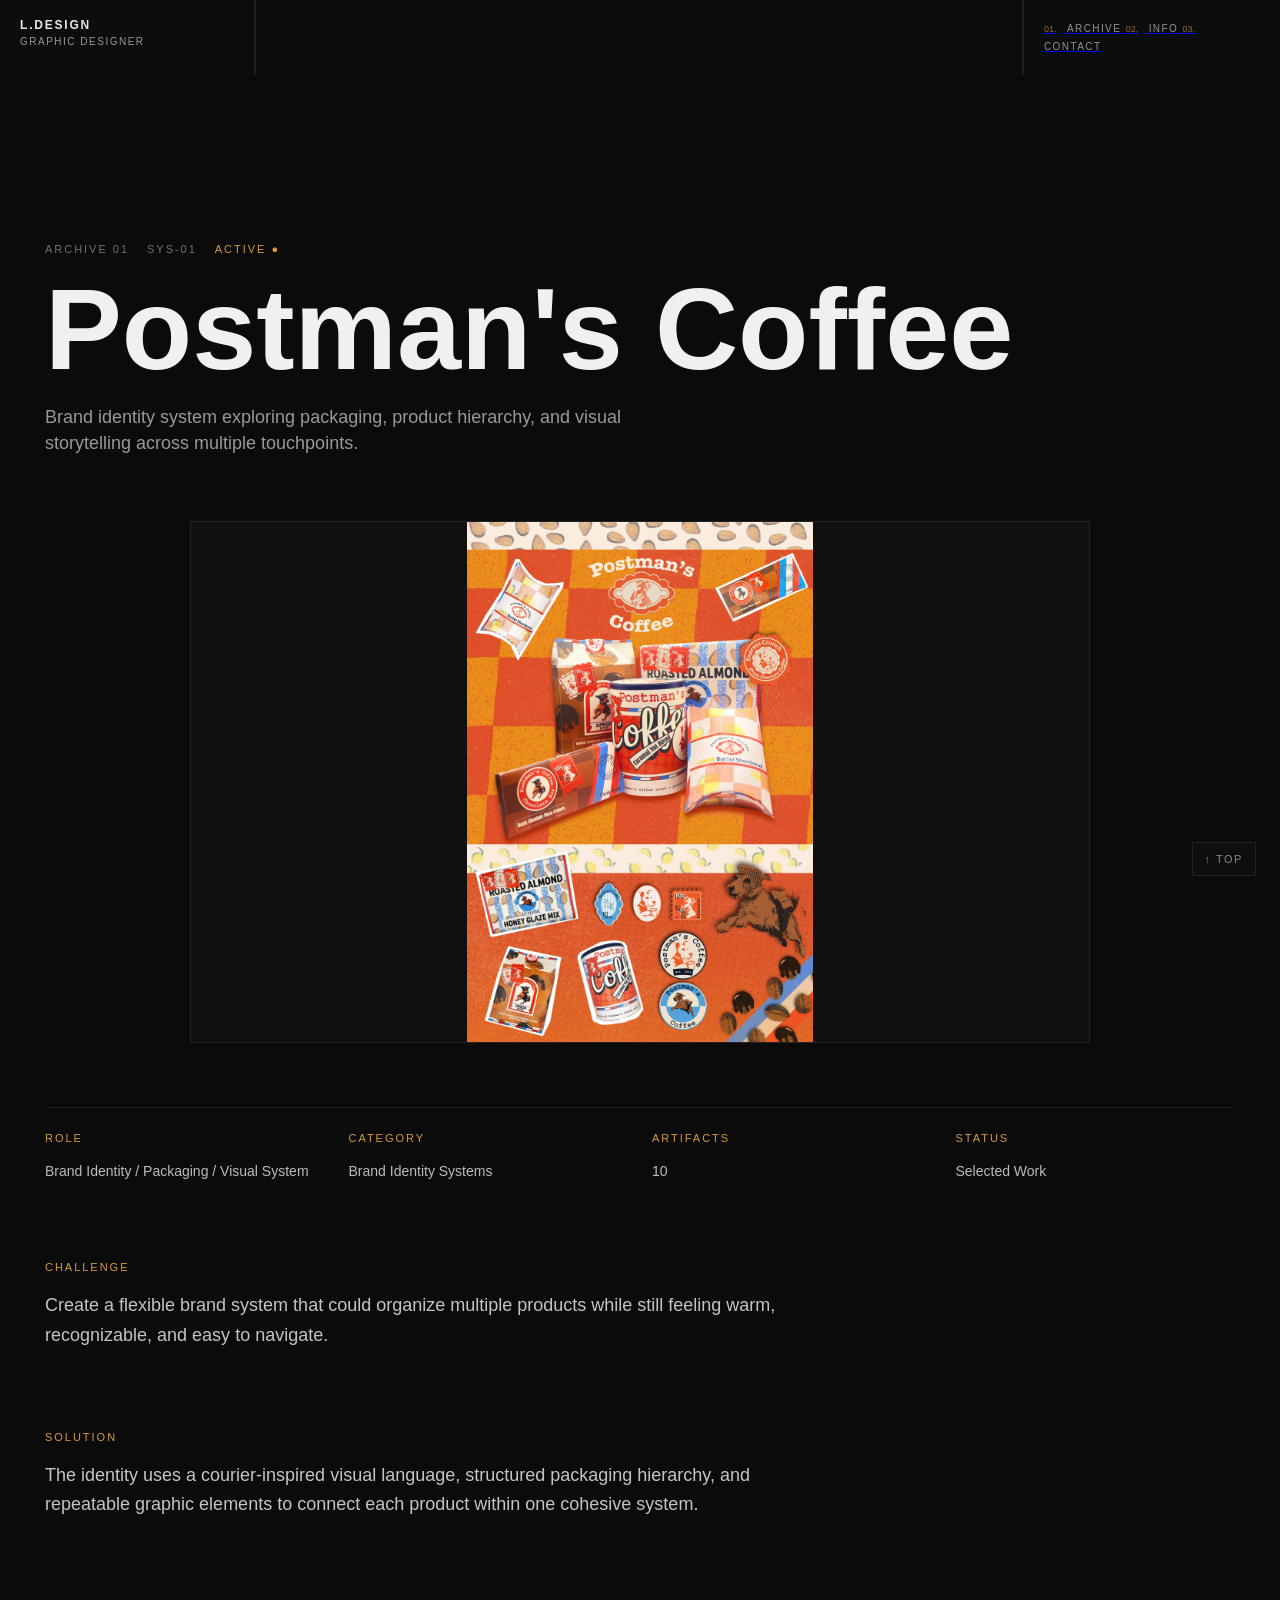
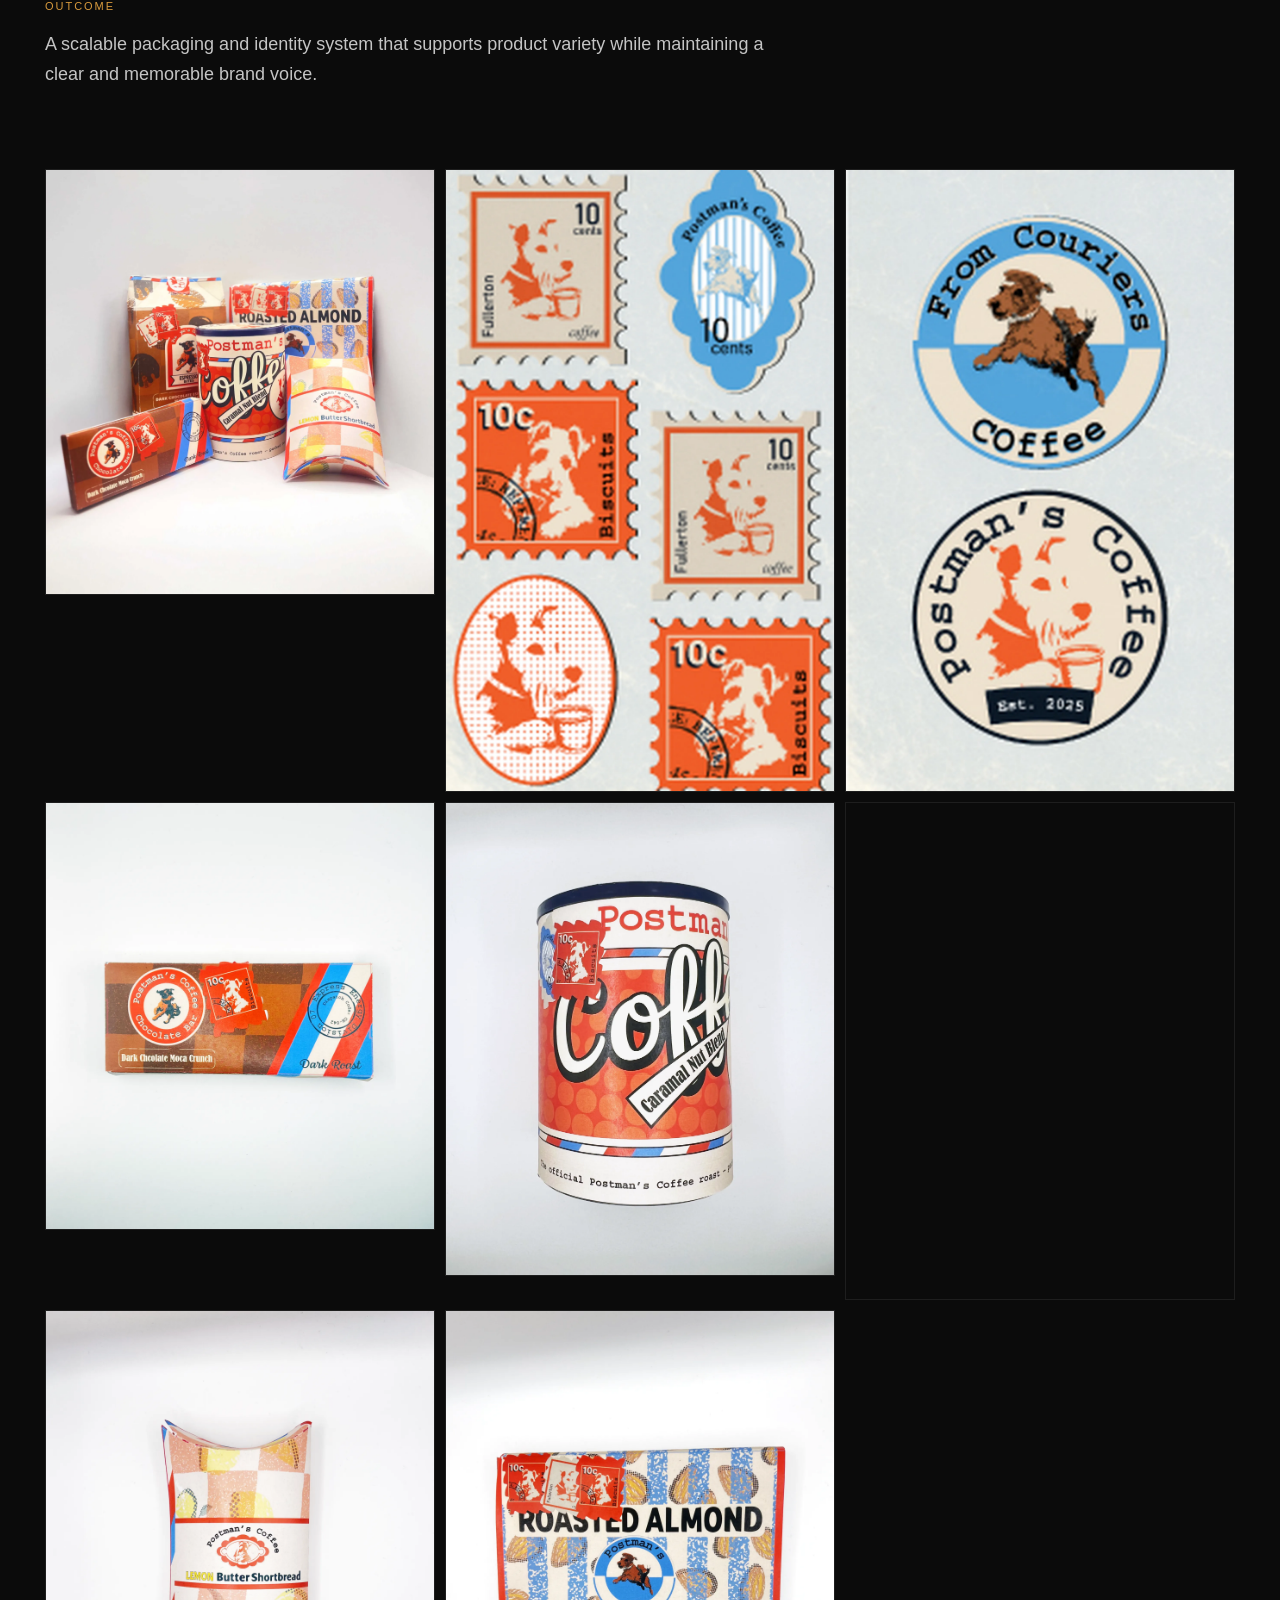
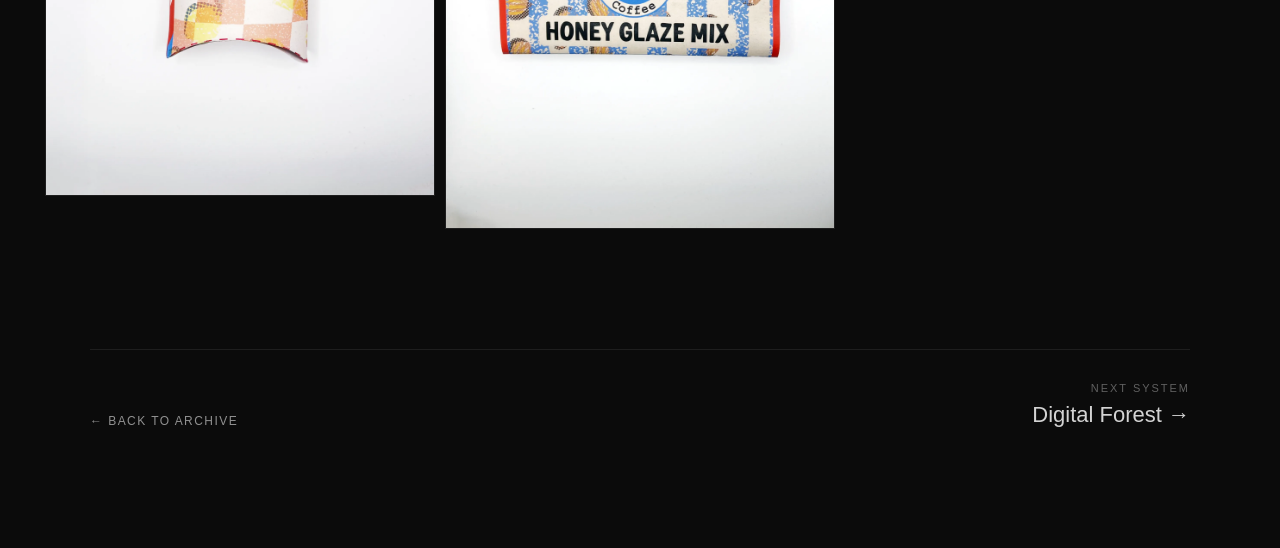
==== octa-communications.html @ 9d9275e7 "Add SYS-40 OCTA communications assets and project page Adds initial OCTA Communications project stru" ====
<!DOCTYPE html>
<html lang="en">
<head>
  <meta charset="UTF-8" />
  <meta name="viewport" content="width=device-width, initial-scale=1.0"/>
  <title>Postman's Coffee — Luis Portfolio</title>

  <link rel="stylesheet" href="style.css" />
</head>

<body>
  <div class="bg-texture">

    <nav class="nav-strip" role="navigation" aria-label="Main navigation">
      <div class="nav-zone nav-zone--left">
        <div class="nav-identity">
          <span class="nav-identity__name">L.Design</span>
          <span class="nav-identity__role">Graphic Designer</span>
        </div>
      </div>

      <div class="nav-zone nav-zone--center"></div>

      <div class="nav-zone nav-zone--right">
        <div class="nav-links">
          <a href="index.html#archive">
            <span class="nav-link__index">01.</span>
            <span class="nav-link__label">Archive</span>
          </a>
          <a href="index.html#about">
            <span class="nav-link__index">02.</span>
            <span class="nav-link__label">Info</span>
          </a>
          <a href="index.html#contact">
            <span class="nav-link__index">03.</span>
            <span class="nav-link__label">Contact</span>
          </a>
        </div>
      </div>
    </nav>

    <main class="project-page">

      <header class="project-header">

        <div class="project-kicker">
          <span>ARCHIVE 01</span>
          <span>SYS-01</span>
          <span>ACTIVE ●</span>
        </div>

        <h1>Postman's Coffee</h1>

        <p class="project-subtitle">
          Brand identity system exploring packaging, product hierarchy,
          and visual storytelling across multiple touchpoints.
        </p>

      </header>

      <section class="project-hero-image">
        <img
          src="images/ARCHIVE 01-Brand Identity Systems/SYS-01/artifact-01-flyer.webp"
          alt="Postman's Coffee brand identity preview"
        >
      </section>

      <section class="project-meta">

        <div>
          <span>Role</span>
          <p>Brand Identity / Packaging / Visual System</p>
        </div>

        <div>
          <span>Category</span>
          <p>Brand Identity Systems</p>
        </div>

        <div>
          <span>Artifacts</span>
          <p>10</p>
        </div>

        <div>
          <span>Status</span>
          <p>Selected Work</p>
        </div>

      </section>

      <section class="project-copy">
  <span class="section-label">Challenge</span>
  <p>
    Create a flexible brand system that could organize multiple products while still feeling warm, recognizable, and easy to navigate.
  </p>
</section>

<section class="project-copy">
  <span class="section-label">Solution</span>
  <p>
    The identity uses a courier-inspired visual language, structured packaging hierarchy, and repeatable graphic elements to connect each product within one cohesive system.
  </p>
</section>

<section class="project-copy">
  <span class="section-label">Outcome</span>
  <p>
    A scalable packaging and identity system that supports product variety while maintaining a clear and memorable brand voice.
  </p>
</section>

      <section class="artifact-grid">
        <img src="images/ARCHIVE 01-Brand Identity Systems/SYS-01/artifact-02-physical-mockups.webp" alt="Postman's Coffee artifact 02"
        loading="lazy"
        decoding="async">
        <img src="images/ARCHIVE 01-Brand Identity Systems/SYS-01/artifact-03-postage-stamps.webp" alt="Postman's Coffee artifact 03"
        loading="lazy"
        decoding="async">
        <img src="images/ARCHIVE 01-Brand Identity Systems/SYS-01/artifact-04-patches-stickers.webp" alt="Postman's Coffee artifact 04"
        loading="lazy"
        decoding="async">
        <img src="images/ARCHIVE 01-Brand Identity Systems/SYS-01/artifact-06-chocolate-bar.webp" alt="Postman's Coffee artifact 06"
        loading="lazy"
        decoding="async">
        <img src="images/ARCHIVE 01-Brand Identity Systems/SYS-01/artifact-07-coffee-tin.webp" alt="Postman's Coffee artifact 07"
        loading="lazy"
        decoding="async">
        <img src="images/ARCHIVE 01-Brand Identity Systems/SYS-01/artifact-08-espresso-bites.webp" alt="Postman's Coffee artifact 08"
        loading="lazy"
        decoding="async">
        <img src="images/ARCHIVE 01-Brand Identity Systems/SYS-01/artifact-09-Lemon-Cookies.webp" alt="Postman's Coffee artifact 09"
        loading="lazy"
        decoding="async">
        <img src="images/ARCHIVE 01-Brand Identity Systems/SYS-01/artifact-10-Mixed-Nuts.webp" alt="Postman's Coffee artifact 10"
        loading="lazy"
        decoding="async">
      </section>

      <section class="project-next">
  <a href="index.html#archive" class="project-back">
    ← Back to Archive
  </a>

  <a href="digital-forest.html" class="project-next-link">
    <span>Next System</span>
    <strong>Digital Forest →</strong>
  </a>
</section>

    </main>

  </div>

  <a href="#" class="return-top">↑ Top</a>
</body>
</html>
</html>
---- style.css ----
@import url('https://fonts.cdnfonts.com/css/neue-montreal');

:root {
  --nav-height: 75px;
  --nav-bg: rgba(26, 26, 26, 0.215);
  --divider: rgba(255,255,255,.08);
  --text-main: rgba(255,255,255,.9);
  --text-sub: rgba(255, 255, 255, 0.574);
}

:root {
  --bg-base:       oklch(14.958% 0.00002 271.152);
 
}
body,
.bg-texture {
  
  background-color: var(--bg-base);
 
}

/* ─── Layer 1: Film Grain ─── */
body::before,
.bg-texture::before {
  inset: -20%;
  width: 140%;
  z-index: 1;
  pointer-events: none;
  background-image: url("data:image/svg+xml,%3Csvg xmlns='http://www.w3.org/2000/svg' width='300' height='auto'%3E%3Cfilter id='grain'%3E%3CfeTurbulence type='fractalNoise' baseFrequency='0.72' numOctaves='4' stitchTiles='stitch'/%3E%3CfeColorMatrix type='saturate' values='0'/%3E%3C/filter%3E%3Crect width='300' height='300' filter='url(%23grain)' opacity='1'/%3E%3C/svg%3E");
  opacity: var(--grain-opacity);
  mix-blend-mode: multiply;
}

* {
  box-sizing: border-box;
}

body {
  font-family: "Neue Montreal", "Helvetica Neue", Helvetica, Arial, sans-serif;
}

h1,
h2,
h3,
h4,
p,
a,
button,
span {
  font-family: inherit;
}

/* FULL NAV STRIP */
.nav-strip {
  position: fixed;
  top: 0;
  left: 0;
  width: 100%;
  height: var(--nav-height);
  display: grid;
  grid-template-columns: 1fr 3fr 1fr;
  background: var(--nav-bg);
  z-index: 9999;
}

/* ALL ZONES */
.nav-zone {
  position: relative;
  padding: 18px 20px;
}

/* vertical dividers */
.nav-zone:not(:last-child) {
  border-right: 2px solid var(--divider);
}

/* LEFT */
.nav-zone--left {
  display: flex;
  align-items: flex-start;
  justify-content: flex-start;
}

.nav-identity {
  display: flex;
  flex-direction: column;
  gap: 4px;
}

.nav-identity__name {
  font-family: "Neue Montreal", sans-serif;
  font-size: 12px;
  font-weight: 600;
  letter-spacing: .15em;
  text-transform: uppercase;
  color: var(--text-main);
}

.nav-identity__role {
  font-family: "Neue Montreal", sans-serif;
  font-size: 10px;
  font-weight: 400;
  letter-spacing: .15em;
  text-transform: uppercase;
  color: var(--text-sub);
}

/* CENTER EMPTY */
.nav-zone--center {
  min-width: 4px;
  display: flex;
  align-items: flex-start;
  justify-content: center;
  gap: 22px;
}

.nav-link,
.nav-tag {
  text-decoration: none;
  color: rgba(255,255,255,.55);
  font-size: 10px;
  letter-spacing: .14em;
  text-transform: uppercase;
  transition: color .2s ease;
}

.nav-link:hover,
.nav-tag:hover {
  color: #D89A3D;
}

.nav-link.is-active {
  color: rgba(255,255,255,.9);
}

.nav-link__index {
  font-size: 9px;
  color: rgba(216,154,61,.65);
  margin-right: 6px;
}

.nav-link__label {
  font-size: 10px;
  text-transform: uppercase;
  letter-spacing: .14em;
  color: rgba(255,255,255,.55);
}

.nav-links a:hover .nav-link__label {
  color: rgba(255,255,255,.95);
}

/* page offset */
body {
  margin: 0;
  padding-top: var(--nav-height);
}

/* Hero Section Begin */
.hero-section {
  min-height: calc(100vh - 96px);

  display: grid;
  grid-template-columns: 40% 60%;

  align-items: center;

  padding: 0 45px;

  position: relative;
  z-index: 2;
}

/* Left text */
.hero-copy {
  position: relative;
  z-index: 10;
  max-width: 560px;
}

.hero-label {
  font-family: "Neue Montreal", sans-serif;
  display: block;
  margin-bottom: 16px;
  font-size: 12px;
  letter-spacing: .12em;
  text-transform: uppercase;
  color: rgba(255,255,255,.4);
}

/* H1 Luis */
.hero-copy h1 {
  font-family: "Neue Montreal", sans-serif;
  font-size: clamp(82px, 11vw, 148px);
  line-height: .9;
  letter-spacing: -10px;
  color: white;
  margin-bottom: 16px;
}

/* color and size */
.hero-copy p {
  font-family: "Neue Montreal", sans-serif;
  font-weight: lighter;
  max-width: 500px;
  font-size: 14px;
  line-height: 1.5;
  color: rgb(158, 158, 158);
}

/* Right visual stack */
.hero-visual::after {
  content: "";
  position: absolute;

  right: 4%;
  bottom: 7%;

  width: 400px;
  height: 250px;

  border-radius: 50%;

  background:
    radial-gradient(
      circle,
      rgba(216,154,61,.16) 0%,
      rgba(216,154,61,.5) 25%,
      rgba(216,154,61,.06) 100%,
      transparent 45%
    );

  filter: blur(75px);

  pointer-events: none;
  z-index: 0;
}

/* Temporary while cards are blank */
.hero-card {
  text-decoration: none;
  color: inherit;
  cursor: pointer;
  position: absolute;

  width: 320px;
  height: 420px;

  border-radius: 6px;

  background:
    linear-gradient(
      135deg,
      rgba(255,255,255,.08),
      rgba(255,255,255,.02)
    );

  border: 1px solid rgba(216,154,61,.08);

  transition:
    opacity .25s ease,
    border-color .25s ease,
    box-shadow .25s ease;

  box-shadow:
    0 24px 80px rgba(0,0,0,.35);
}

.hero-card::before {
  content: "";

  position: absolute;

  top: -12px;
  left: -12px;

  width: 16px;
  height: 1px;

  background: rgba(255,255,255,.25);

  opacity: 0;

  transition: opacity .25s ease;
}

.card-secondary {
  width: 240px;
  height: 320px;

  opacity: 0.72;

  filter: brightness(.9);
}

/* Left top card Digital forest */
.card-1 {
  top: 14%;
  left: 41%;
  filter: brightness(.92);
  z-index: 4;
  transform: rotate(-7deg);
}

/* Center card snack line */
.card-2 {
  top: 10%;
  left: 57%;
  filter: brightness(1);
  z-index: 5;
  transform: rotate(-1deg);
}

/* Right top card Logos */
.card-3 {
  top: 11%;
  left: 77%;
  filter: brightness(.96);
  z-index: 3;
  transform: rotate(10deg);
}

/* top right smaller card */
.card-4 {
  top: 25%;
  left: 28%;
  opacity: .5;
  z-index: 1;
  transform: rotate(-8deg);
}

/* left support card */
.card-5 {
  bottom: 5%;
  left: 32%;
  opacity: .5;
  z-index: 2;
  transform: rotate(-10deg);
}

.card-image {
  width: 100%;
  height: 100%;
  object-fit: cover;
  display: block;
  border-radius: 6px;
}

/* ==========================
   Technical Annotation
========================== */
.annotation {
  pointer-events: none;
  position: absolute;

  top: 105%;
  left: 25%;

  display: flex;
  align-items: flex-start;
  gap: 14px;

  z-index: 20;

  opacity: 0;

  transition:
    opacity .25s ease,
    transform .25s ease;
}

.annotation-line {
  width: 1px;
  height: 38px;
  background: rgba(255,255,255,.18);
}

.annotation-content {
  display: flex;
  flex-direction: column;
}

.annotation-id {
  font-family: "Neue Montreal", sans-serif;
  font-size: 10px;
  font-weight: 500;
  letter-spacing: .22em;
  text-transform: uppercase;
  color: rgba(255,255,255,.38);
  margin-bottom: 18px;
}

.annotation-title {
  margin: 0 0 4px 0;
  font-family: "Neue Montreal", sans-serif;
  font-size: 18px;
  font-weight: 450;
  letter-spacing: .02em;
  line-height: 1.1;
  text-transform: uppercase;
  color: rgba(255,255,255,.92);
}

.annotation-type {
  margin: 0;
  font-family: "Neue Montreal", sans-serif;
  font-size: 12px;
  font-weight: 400;
  line-height: 1.4;
  color: rgba(255,255,255,.55);
}

.annotation-status {
  margin-top: 12px;
  font-family: "Neue Montreal", sans-serif;
  font-size: 10px;
  font-weight: 500;
  letter-spacing: .18em;
  text-transform: uppercase;
  color: rgba(216,154,61,.85);
}

.hero-card:hover .annotation {
  transform: translateY(-3px);
}

.card-float {
  width: 100%;
  height: 100%;
}

@keyframes driftA {
  0%   { transform: translate(0px, 0px); }
  50%  { transform: translate(-8px, -18px); }
  100% { transform: translate(0px, 0px); }
}

@keyframes driftB {
  0%   { transform: translate(0px, 0px); }
  50%  { transform: translate(10px, 14px); }
  100% { transform: translate(0px, 0px); }
}

.card-1 .card-float { animation: driftA 15s ease-in-out infinite; }
.card-2 .card-float { animation: driftB 14s ease-in-out infinite; }
.card-3 .card-float { animation: driftA 16s ease-in-out infinite; }
.card-4 .card-float { animation: driftB 18s ease-in-out infinite; }
.card-5 .card-float { animation: driftA 18s ease-in-out infinite; }

.hero-visual:hover .hero-card {
  opacity: .35;
  transition: opacity .25s ease;
}

.hero-card:hover {
  border-color: rgba(255,255,255,.20);
  transform: translateY(-4px) scale(1.01);
  opacity: 1 !important;
}

.hero-card:hover .annotation-status {
  text-shadow: 0 0 8px rgba(237, 173, 78, 0.35);
}

/* When hovering hero area, hide all annotations */
.hero-visual:hover .annotation {
  opacity: 0;
}

/* Then show only hovered card annotation */
.hero-card:hover .annotation {
  opacity: 1;
}

/* ==========================
   Archive Index Section
========================== */

.archive-section {
  position: relative;
  z-index: 5;

  min-height: auto;
  padding: 96px 45px 72px;

  color: rgba(255,255,255,.9);
}

.archive-container {
  display: grid;
  grid-template-columns: 30% 70%;
  gap: 48px;

  border-top: 1px solid rgba(255,255,255,.1);
  padding-top: 32px;
}

.archive-list {
  border-right: 1px solid rgba(255,255,255,.08);
  padding-right: 32px;
}

.archive-heading {
  margin-bottom: 48px;

  font-size: 28px;
  line-height: 1.1;
  font-weight: 500;
  letter-spacing: -0.02em;
  color: rgba(255,255,255,.9);
}

.archive-trigger {
  width: 100%;
  padding: 5px 0;

  display: grid;
  grid-template-columns: 44px 1fr;
  gap: 16px;

  background: transparent;
  border: none;
  color: inherit;
  text-align: left;
  cursor: pointer;
}

.archive-title {
  font-size: 16px;
  line-height: 1.15;
  color: rgba(255,255,255,.82);
}

.archive-number {
  font-size: 11px;
  color: rgba(255,255,255,.35);
}

.archive-trigger:hover {
  background: rgba(255,255,255,.025);
}

.archive-systems {
  padding: 0 0 18px 48px;

  display: flex;
  flex-direction: column;
  gap: 7px;

  max-height: 0;
  overflow: hidden;
  opacity: 0;

  transition:
    max-height .35s ease,
    opacity .25s ease;
}

.archive-item.is-open .archive-systems {
  max-height: 220px;
  opacity: 1;
}

.archive-item.is-open .archive-trigger {
  background: rgba(255,255,255,.025);
}

.archive-item.is-open .archive-title {
  color: rgba(255,255,255,.95);
}

.archive-item.is-open .archive-number {
  color: #D89A3D;
}

.sys-item {
  background: transparent;
  border: none;
  padding: 0;
  text-align: left;
  cursor: pointer;

  font-size: 12px;
  letter-spacing: .08em;
  text-transform: uppercase;

  color: rgba(255,255,255,.45);
}

.sys-item:hover {
  color: rgba(255,255,255,.9);
}

.sys-item.is-active {
  color: rgba(255,255,255,.95);
}

.sys-item.is-active::before {
  content: "●";
  color: #D89A3D;
  margin-right: 8px;
}

.archive-preview {
  min-height: 520px;
  padding-left: 32px;

  display: flex;
  align-items: flex-start;
  justify-content: flex-start;
}

.preview-placeholder {
  max-width: 420px;
}

.preview-label {
  display: block;
  margin-bottom: 24px;

  font-size: 11px;
  letter-spacing: .18em;
  text-transform: uppercase;

  color: #D89A3D;
}

.preview-placeholder p {
  margin: 0;
  font-size: 16px;
  line-height: 1.15;
  color: rgba(255,255,255,.72);
}

.preview-content {
  max-width: 620px;
}

.preview-status {
  display: block;
  margin-bottom: 24px;

  font-size: 11px;
  letter-spacing: .18em;
  text-transform: uppercase;

  color: #D89A3D;
}

.preview-archive {
  display: block;
  margin-bottom: 12px;

  font-size: 11px;
  letter-spacing: .18em;
  text-transform: uppercase;

  color: rgba(255,255,255,.42);
}

.preview-title {
  margin: 0 0 18px 0;

  font-size: clamp(36px, 4vw, 64px);
  line-height: 1;
  font-weight: 500;
  letter-spacing: -0.03em;

  color: rgba(255,255,255,.88);

  max-width: 700px;
}

.preview-type {
  margin: 0 0 18px 0;

  font-size: 18px;
  line-height: 1.4;

  color: rgba(255,255,255,.55);
}

.preview-artifacts {
  font-size: 11px;
  letter-spacing: .18em;
  text-transform: uppercase;

  color: rgba(255,255,255,.38);
}

.preview-image-wrapper {
  margin-top: 48px;
  width: 100%;
  max-width: 700px;

  overflow: hidden;
  border-radius: 6px;
  border: 1px solid rgba(255,255,255,.08);
  background: rgba(255,255,255,.02);
}

.preview-image {
  width: 100%;
  height: auto;
  max-width: 100%;
  image-rendering: auto; /* let the browser use its best algorithm */
  display: block;
}
.preview-link {
  display: inline-block;
  margin-top: 32px;

  font-size: 12px;
  letter-spacing: .12em;
  text-transform: uppercase;
  text-decoration: none;

  color: rgba(255,255,255,.6);

  transition: .2s ease;
}

.preview-link:hover {
  color: #D89A3D;
}

.preview-description {
  max-width: 560px;
  margin: 28px 0 0;

  font-size: 15px;
  line-height: 1.6;

  color: rgba(255,255,255,.58);
}

/* ==========================
   Project Page System
========================== */

.project-page {
  position: relative;
  z-index: 5;

  padding: 120px 45px;
  color: rgba(255,255,255,.9);
}

.project-header {
  max-width: 1100px;
  padding-top: 48px;
  margin-bottom: 64px;
}

.project-kicker {
  display: flex;
  gap: 18px;

  margin-bottom: 24px;

  font-size: 11px;
  letter-spacing: .18em;
  text-transform: uppercase;

  color: rgba(255,255,255,.42);
}

.project-kicker span:last-child {
  color: #D89A3D;
}

.project-header h1 {
  margin: 0 0 24px 0;

  font-size: clamp(56px, 9vw, 140px);
  line-height: .88;

  color: rgba(255,255,255,.94);
}

.project-subtitle {
  max-width: 640px;

  font-size: 18px;
  line-height: 1.45;

  color: rgba(255,255,255,.58);
}

/* ── Hero image: constrained, no forced aspect ratio ── */
.project-hero-image {
  width: 100%;
  max-width: 900px;
  margin: 0 auto 64px auto;
  border: 1px solid rgba(255,255,255,.08);
  overflow: hidden;
  background: rgba(255,255,255,.02);
}

.project-hero-image img {
  width: 100%;
  height: auto;
  max-height: 520px;
  display: block;
  object-fit: scale-down;
}

.project-meta {
  display: grid;
  grid-template-columns: repeat(4, 1fr);
  gap: 24px;

  padding: 24px 0 80px;

  border-top: 1px solid rgba(255,255,255,.08);
}

.project-meta span,
.section-label {
  display: block;

  margin-bottom: 18px;

  font-size: 11px;

  letter-spacing: .18em;

  text-transform: uppercase;

  color: #D89A3D;
}

.project-meta p {
  margin: 0;

  font-size: 14px;
  line-height: 1.4;

  color: rgba(255,255,255,.72);
}

.project-copy {
  max-width: 760px;
  margin-bottom: 80px;
}

.project-copy p {
  margin: 0;

  max-width: 780px;

  font-size: clamp(18px, 1.4vw, 22px);

  line-height: 1.65;

  color: rgba(255,255,255,.76);
}

.artifact-grid {
  display: grid;
  grid-template-columns: repeat(3, 1fr);
  gap: 10px;
}

.artifact-grid img {
  width: 100%;
  display: block;
  object-fit: contain;
  border: 1px solid rgba(255,255,255,.08);
}

.artifact-controls {
  max-width: 700px;

  margin-top: 18px;

  display: flex;
  justify-content: space-between;
  align-items: center;

  font-size: 11px;
  letter-spacing: .12em;
  text-transform: uppercase;

  color: rgba(255,255,255,.42);
}

.artifact-controls button {
  background: transparent;
  border: none;

  padding: 0;

  font: inherit;
  letter-spacing: inherit;
  text-transform: inherit;

  color: rgba(255,255,255,.48);

  cursor: pointer;

  transition: color .2s ease;
}

.artifact-controls button:hover {
  color: #D89A3D;
}

.artifact-count {
  color: rgba(255,255,255,.32);
}

.project-next {
  max-width: 1100px;
  margin: 120px auto 0;

  padding-top: 32px;

  display: flex;
  justify-content: space-between;
  align-items: flex-end;

  border-top: 1px solid rgba(255,255,255,.08);
}

.project-back,
.project-next-link {
  text-decoration: none;
  color: rgba(255,255,255,.55);

  transition: color .2s ease;
}

.project-back {
  font-size: 12px;
  letter-spacing: .12em;
  text-transform: uppercase;
}

.project-next-link {
  display: flex;
  flex-direction: column;
  align-items: flex-end;
  gap: 8px;
}

.project-next-link span {
  font-size: 11px;
  letter-spacing: .18em;
  text-transform: uppercase;
  color: rgba(255,255,255,.35);
}

.project-next-link strong {
  font-size: 22px;
  font-weight: 500;
  color: rgba(255,255,255,.82);
}

.project-back:hover,
.project-next-link:hover strong {
  color: #D89A3D;
}

/* ==========================
   FIGMA EMBED
========================== */

.figma-embed-section {
  max-width: 1200px;
  margin: 120px auto;
}

.figma-description {
  margin-top: 12px;
  margin-bottom: 24px;

  max-width: 600px;

  font-size: 16px;
  line-height: 1.6;

  color: rgba(255,255,255,.55);
}

.figma-embed-frame {
  width: 100%;
  aspect-ratio: 16 / 9;

  overflow: hidden;

  border: 1px solid rgba(255,255,255,.08);
  border-radius: 6px;

  background: rgba(255,255,255,.02);
}

.figma-embed-frame iframe {
  width: 100%;
  height: 100%;

  border: none;
  display: block;
}

.project-demo {
  max-width: 1100px;
  margin: 120px auto 0;
}

.demo-description {
  margin-top: 12px;
  margin-bottom: 24px;

  max-width: 620px;

  font-size: 16px;
  line-height: 1.6;

  color: rgba(255,255,255,.55);
}

.demo-video-frame {
  width: 100%;
  aspect-ratio: 16 / 9;

  overflow: hidden;

  border: 1px solid rgba(255,255,255,.08);
  border-radius: 6px;

  background: rgba(255,255,255,.02);
}

.demo-video-frame video {
  width: 100%;
  height: 100%;

  object-fit: cover;
  display: block;
}

.info-section {
  position: relative;
  z-index: 5;

  padding: 120px 45px;
  color: rgba(255,255,255,.9);
}

.info-container {
  display: grid;
  grid-template-columns: 20% 50% 30%;
  gap: 48px;

  border-top: 1px solid rgba(255,255,255,.1);
  padding-top: 32px;
}

.info-label {
  font-size: 11px;
  letter-spacing: .18em;
  text-transform: uppercase;
  color: #D89A3D;
}

.info-main h2 {
  margin: 0 0 24px 0;

  font-size: clamp(48px, 7vw, 96px);
  line-height: .95;
  font-weight: 500;
  letter-spacing: -0.04em;

  color: rgba(255,255,255,.92);
}

.info-main p {
  margin: 0;

  max-width: 620px;

  font-size: clamp(18px, 1.6vw, 24px);
  line-height: 1.5;

  color: rgba(255,255,255,.68);
}

.info-meta {
  display: flex;
  flex-direction: column;
  gap: 28px;
}

.info-meta span {
  display: block;
  margin-bottom: 8px;

  font-size: 11px;
  letter-spacing: .18em;
  text-transform: uppercase;

  color: rgba(255,255,255,.35);
}

.info-meta p {
  margin: 0;

  font-size: 14px;
  line-height: 1.45;

  color: rgba(255,255,255,.68);
}

.contact-section {
  position: relative;
  z-index: 5;

  padding: 120px 45px 25px;
  color: rgba(255,255,255,.9);
}

.contact-container {
  display: grid;
  grid-template-columns: 20% 55% 25%;
  gap: 48px;

  border-top: 1px solid rgba(255,255,255,.1);
  padding-top: 32px;
}

.contact-label {
  font-size: 11px;
  letter-spacing: .18em;
  text-transform: uppercase;
  color: #D89A3D;
}

.contact-main h2 {
  margin: 0 0 32px 0;

  max-width: 820px;

  font-size: clamp(36px, 5vw, 76px);
  line-height: .95;

  color: rgba(255,255,255,.9);
}

.contact-email {
  font-size: 16px;
  letter-spacing: .04em;

  text-decoration: none;
  color: rgba(255,255,255,.62);

  transition: color .2s ease;
}

.contact-email:hover {
  color: #D89A3D;
}

.contact-meta {
  display: flex;
  flex-direction: column;
  gap: 12px;
}

.contact-meta a {
  font-size: 12px;
  letter-spacing: .12em;
  text-transform: uppercase;

  text-decoration: none;
  color: rgba(255,255,255,.45);

  transition: color .2s ease;
}

.contact-meta a:hover {
  color: rgba(255,255,255,.9);
}

/* ==========================
   Responsive System
========================== */

/* Tablet */
@media (max-width: 1024px) {
  .hero-section {
    grid-template-columns: 1fr;
    min-height: auto;
    padding: 80px 32px 120px;
    gap: 64px;
  }

  .hero-copy h1 {
    font-size: clamp(64px, 14vw, 120px);
    letter-spacing: -6px;
  }

  .hero-visual {
    min-height: 620px;
  }

  .archive-container,
  .info-container,
  .contact-container {
    grid-template-columns: 1fr;
    gap: 40px;
  }

  .archive-list {
    border-right: none;
    padding-right: 0;
  }

  .archive-preview {
    padding-left: 0;
  }

  .project-meta {
    grid-template-columns: repeat(2, 1fr);
  }

  .artifact-grid {
    grid-template-columns: repeat(2, 1fr);
  }
}

/* Mobile */
@media (max-width: 700px) {
   .hero-card.card-4,
  .hero-card.card-5 {
    display: none !important;
    visibility: hidden !important;
  }

  :root {
    --nav-height: 64px;
  }
  

  body {
    padding-top: 64px;
  }

  /* Card positions — fixed, were incorrectly nested inside body */
  .card-1 {
    top: 10%;
    left: 5%;
  }

  .card-2 {
    top: 5%;
    left: 30%;
  }

  .card-3 {
    top: 10%;
    left: 55%;
  }

  .hero-card {
    width: 180px;
    height: 240px;
  }

   /* Stack hero into single column */
 .hero-section {
    display: flex;
    flex-direction: column;
    padding: 40px 20px 60px;
    min-height: unset;
    gap: 0;
  }

  .hero-visual::after {
    width: 220px;
    height: 220px;
    right: 10%;
    bottom: 10%;
    filter: blur(55px);
    
  }

   .hero-copy {
    max-width: 100%;
    margin-bottom: 40px;
  }

  .hero-copy h1 {
    font-size: clamp(56px, 18vw, 88px);
    letter-spacing: -4px;
  }

  .hero-copy p {
    font-size: 13px;
    max-width: 340px;
  }

 .hero-visual {
    min-height: 320px;
    max-height: 320px;
    width: 100%;
    position: relative;
    overflow: hidden;      /* stops cards bleeding outside */
    transform: none;
  }

  .nav-strip {
    grid-template-columns: 1fr 1fr;
  }

  .nav-zone--center {
    display: none;
  }

  .nav-zone--right {
    justify-content: flex-end;
  }

  .archive-section,
  .info-section,
  .contact-section,
  .project-page {
    padding-left: 20px;
    padding-right: 20px;
  }

  .archive-container {
    grid-template-columns: 1fr;
  }

  .archive-title {
    font-size: 15px;
  }

  .preview-title {
    font-size: clamp(30px, 10vw, 48px);
  }

  .preview-image-wrapper {
    min-height: 320px;
  }

  .artifact-metadata {
  margin-top: 20px;
}

.artifact-label {
  display: block;

  margin-bottom: 8px;

  font-size: 10px;
  letter-spacing: .18em;
  text-transform: uppercase;

  color: #D89A3D;
}

.artifact-title {
  margin: 0;

  font-size: 18px;
  font-weight: 500;

  color: rgba(255,255,255,.9);
}

.artifact-type {
  margin-top: 6px;

  font-size: 14px;
  line-height: 1.4;

  color: rgba(255,255,255,.52);
}

  .info-main h2,
  .contact-main h2 {
    font-size: clamp(34px, 12vw, 58px);
  }

  .project-header h1 {
    font-size: clamp(44px, 14vw, 80px);
  }

  .project-meta {
    grid-template-columns: 1fr;
  }

  .artifact-grid {
    grid-template-columns: 1fr;
  }

  .project-next {
    flex-direction: column;
    align-items: flex-start;
    gap: 32px;
  }

  .project-next-link {
    align-items: flex-start;
  }
}

.return-top {
  position: fixed;
  right: 24px;
  bottom: 24px;
  z-index: 9999;

  font-size: 11px;
  letter-spacing: .14em;
  text-transform: uppercase;
  text-decoration: none;

  color: rgba(255,255,255,.5);
  background: rgba(17,17,17,.65);

  border: 1px solid rgba(255,255,255,.08);
  padding: 10px 12px;

  backdrop-filter: blur(8px);

  transition: color .2s ease, border-color .2s ease;
}

.return-top:hover {
  color: #D89A3D;
  border-color: rgba(216,154,61,.35);
}

.return-top:hover {
  color: #D89A3D;
  border-color: rgba(216,154,61,.35);
}
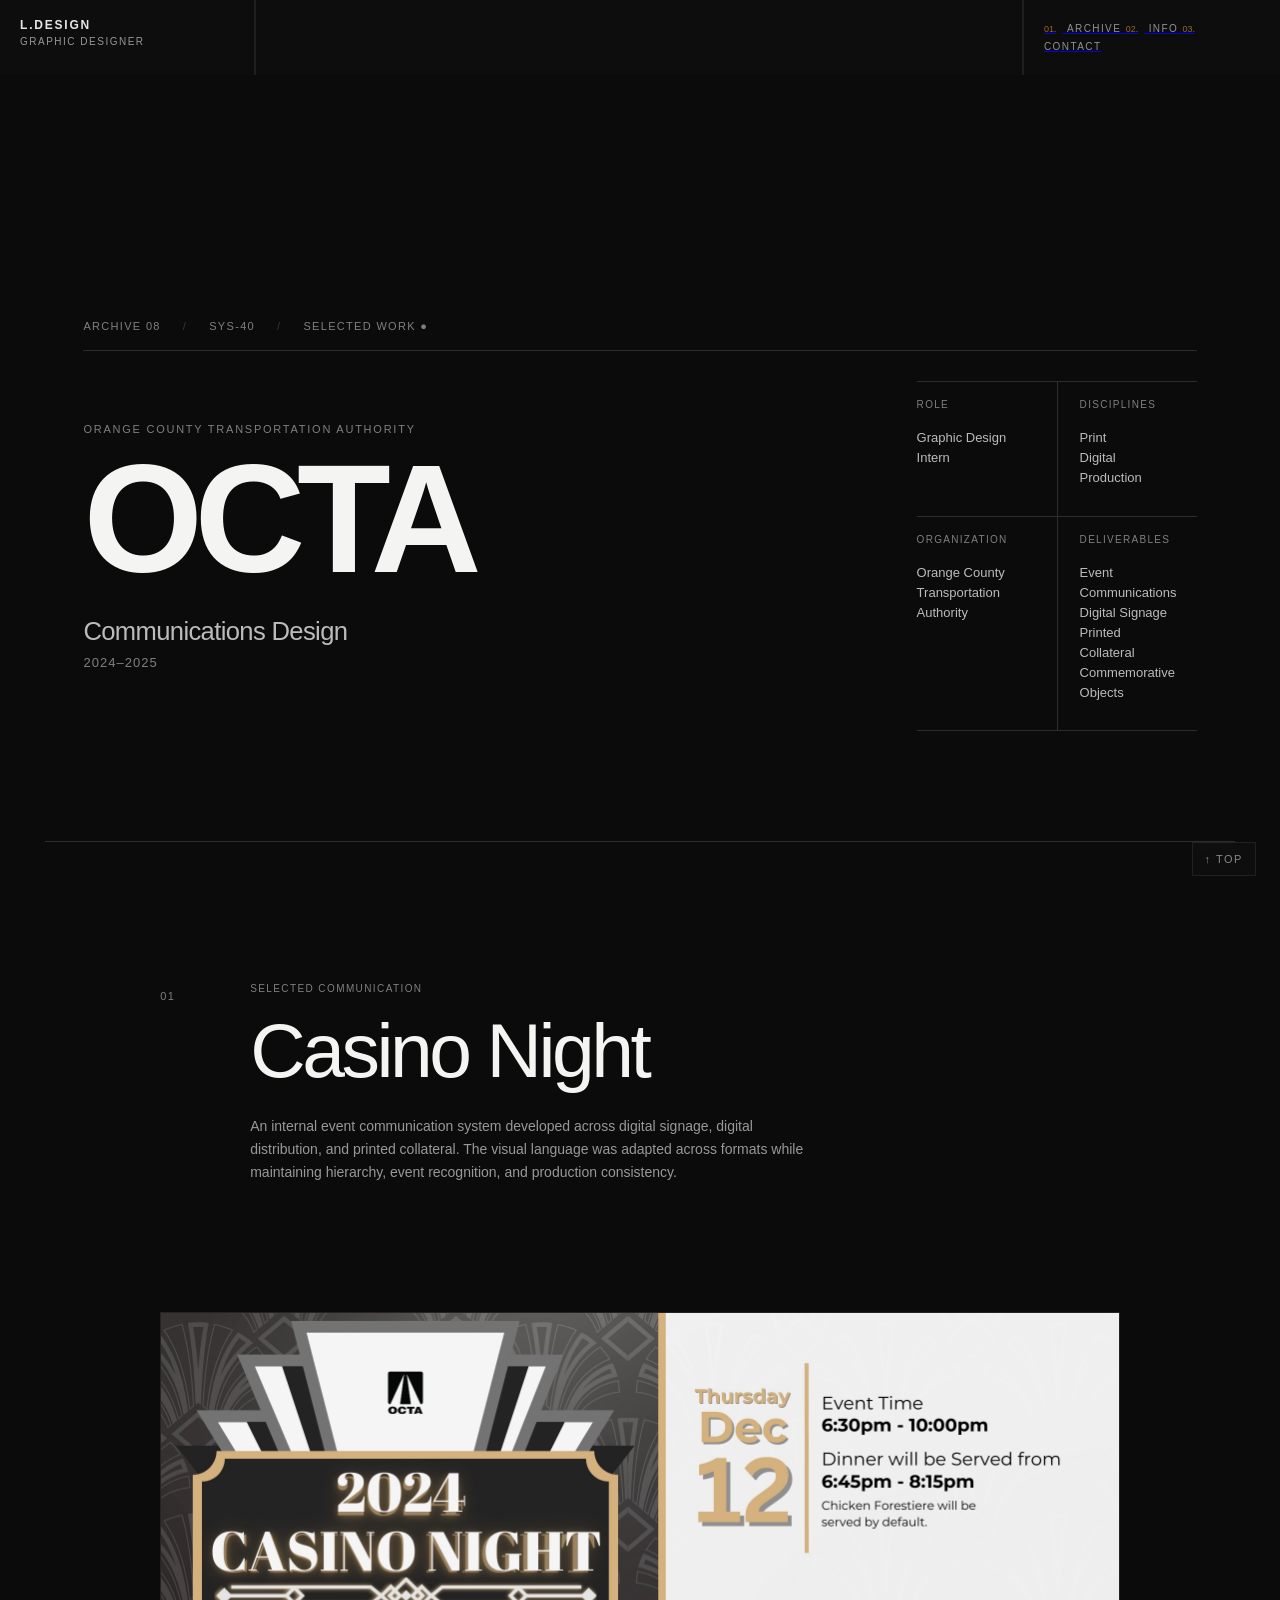
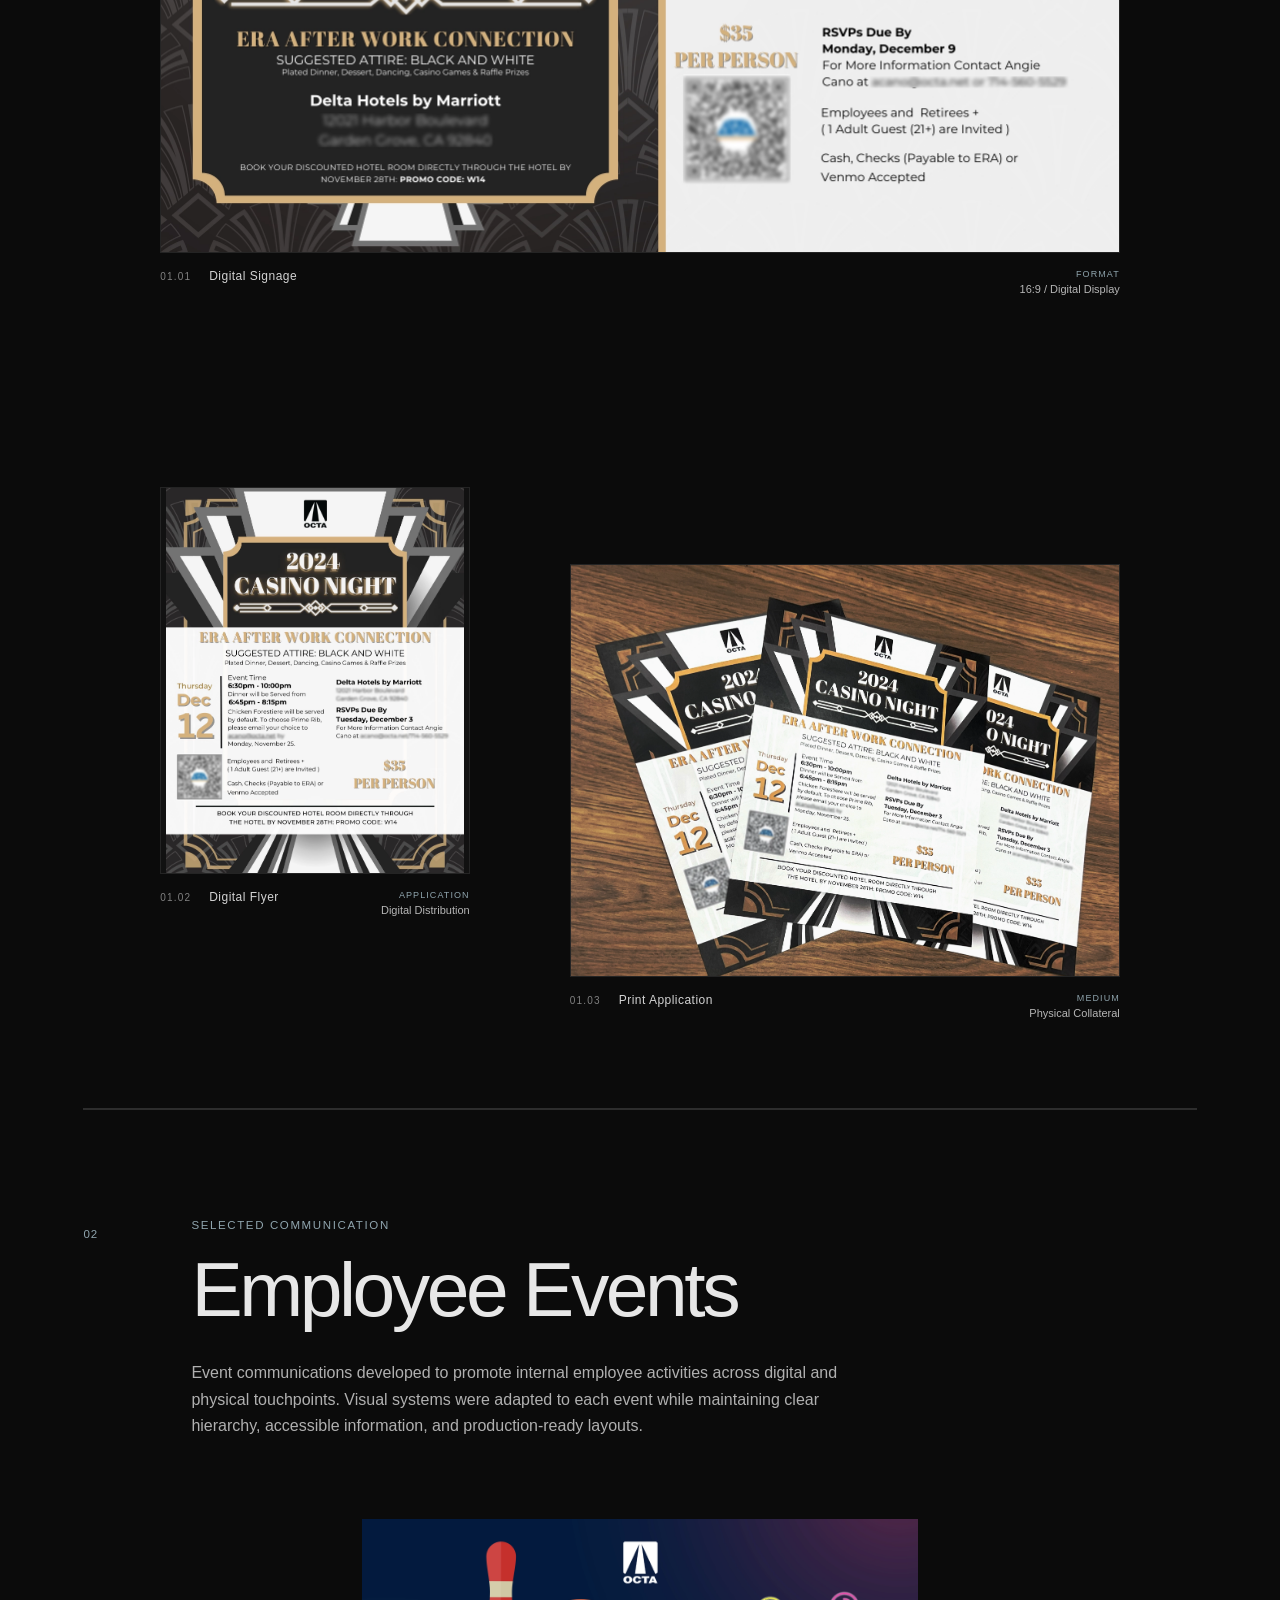
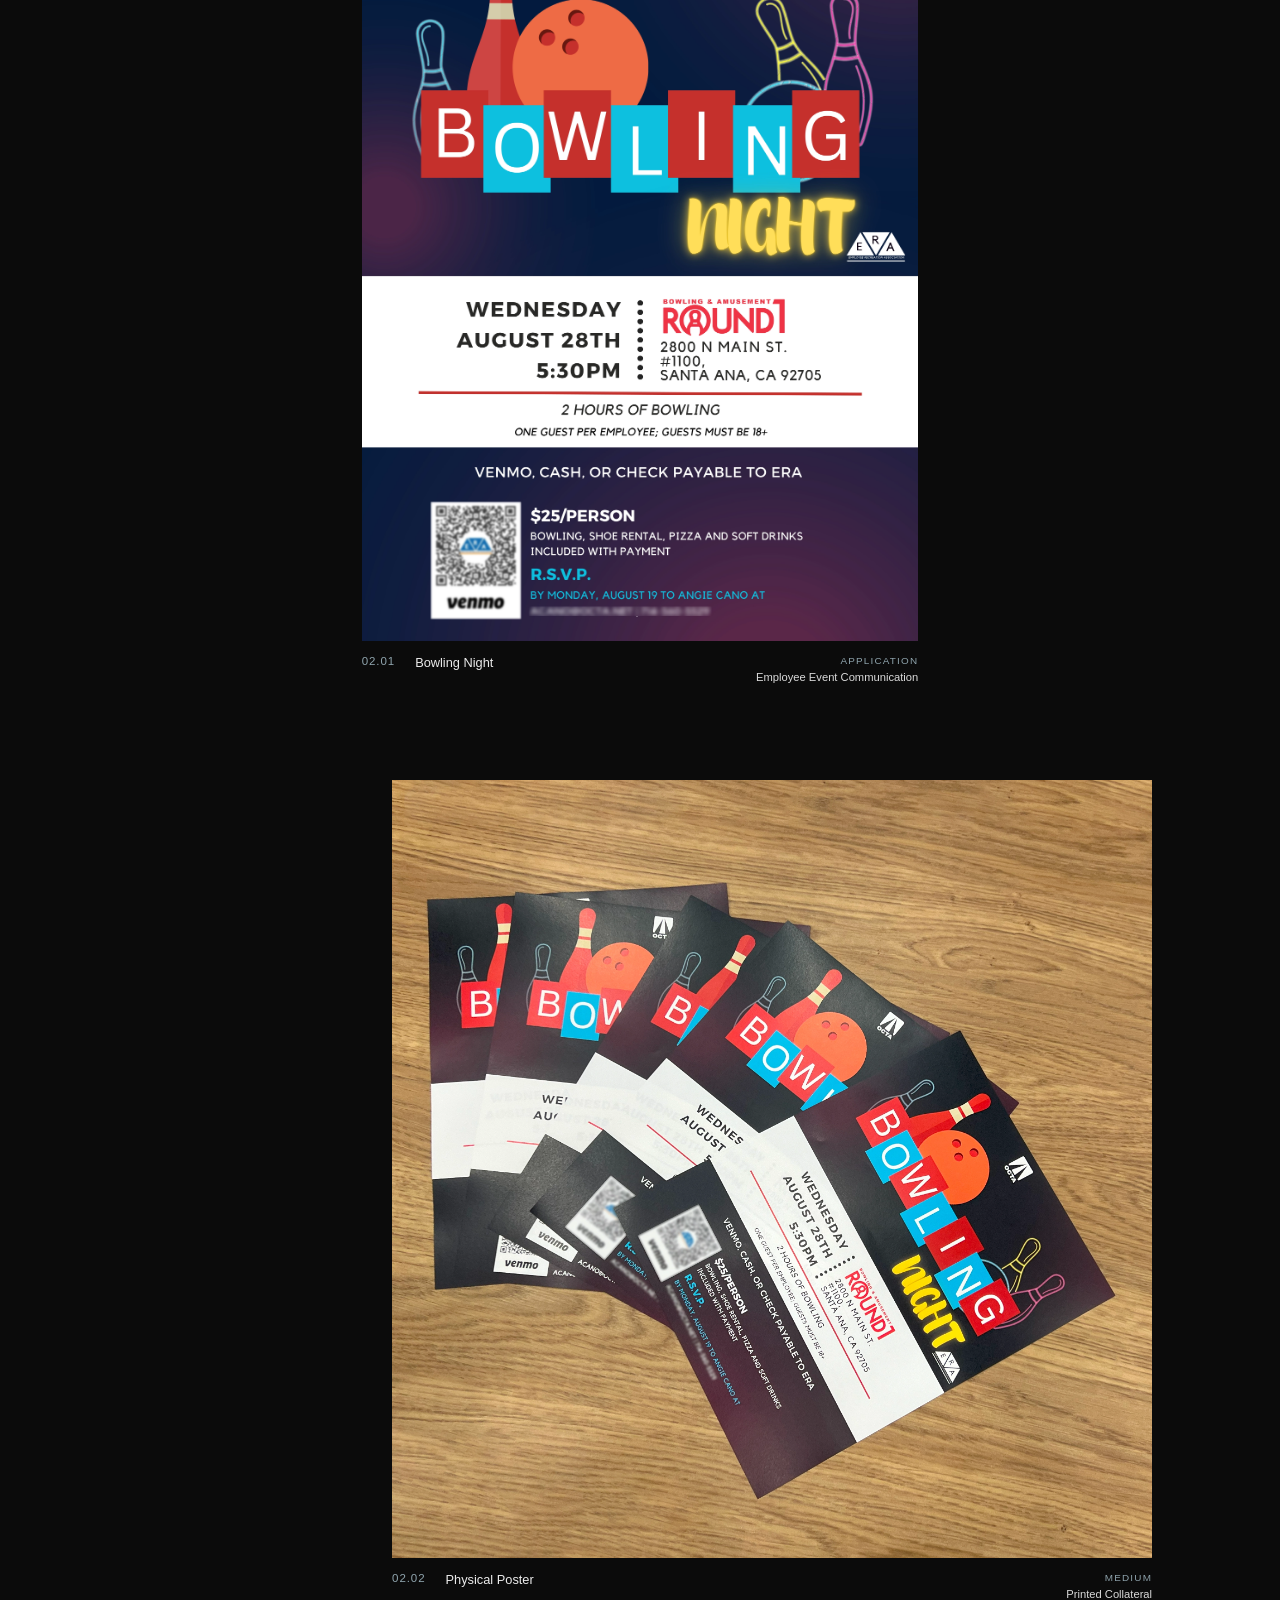
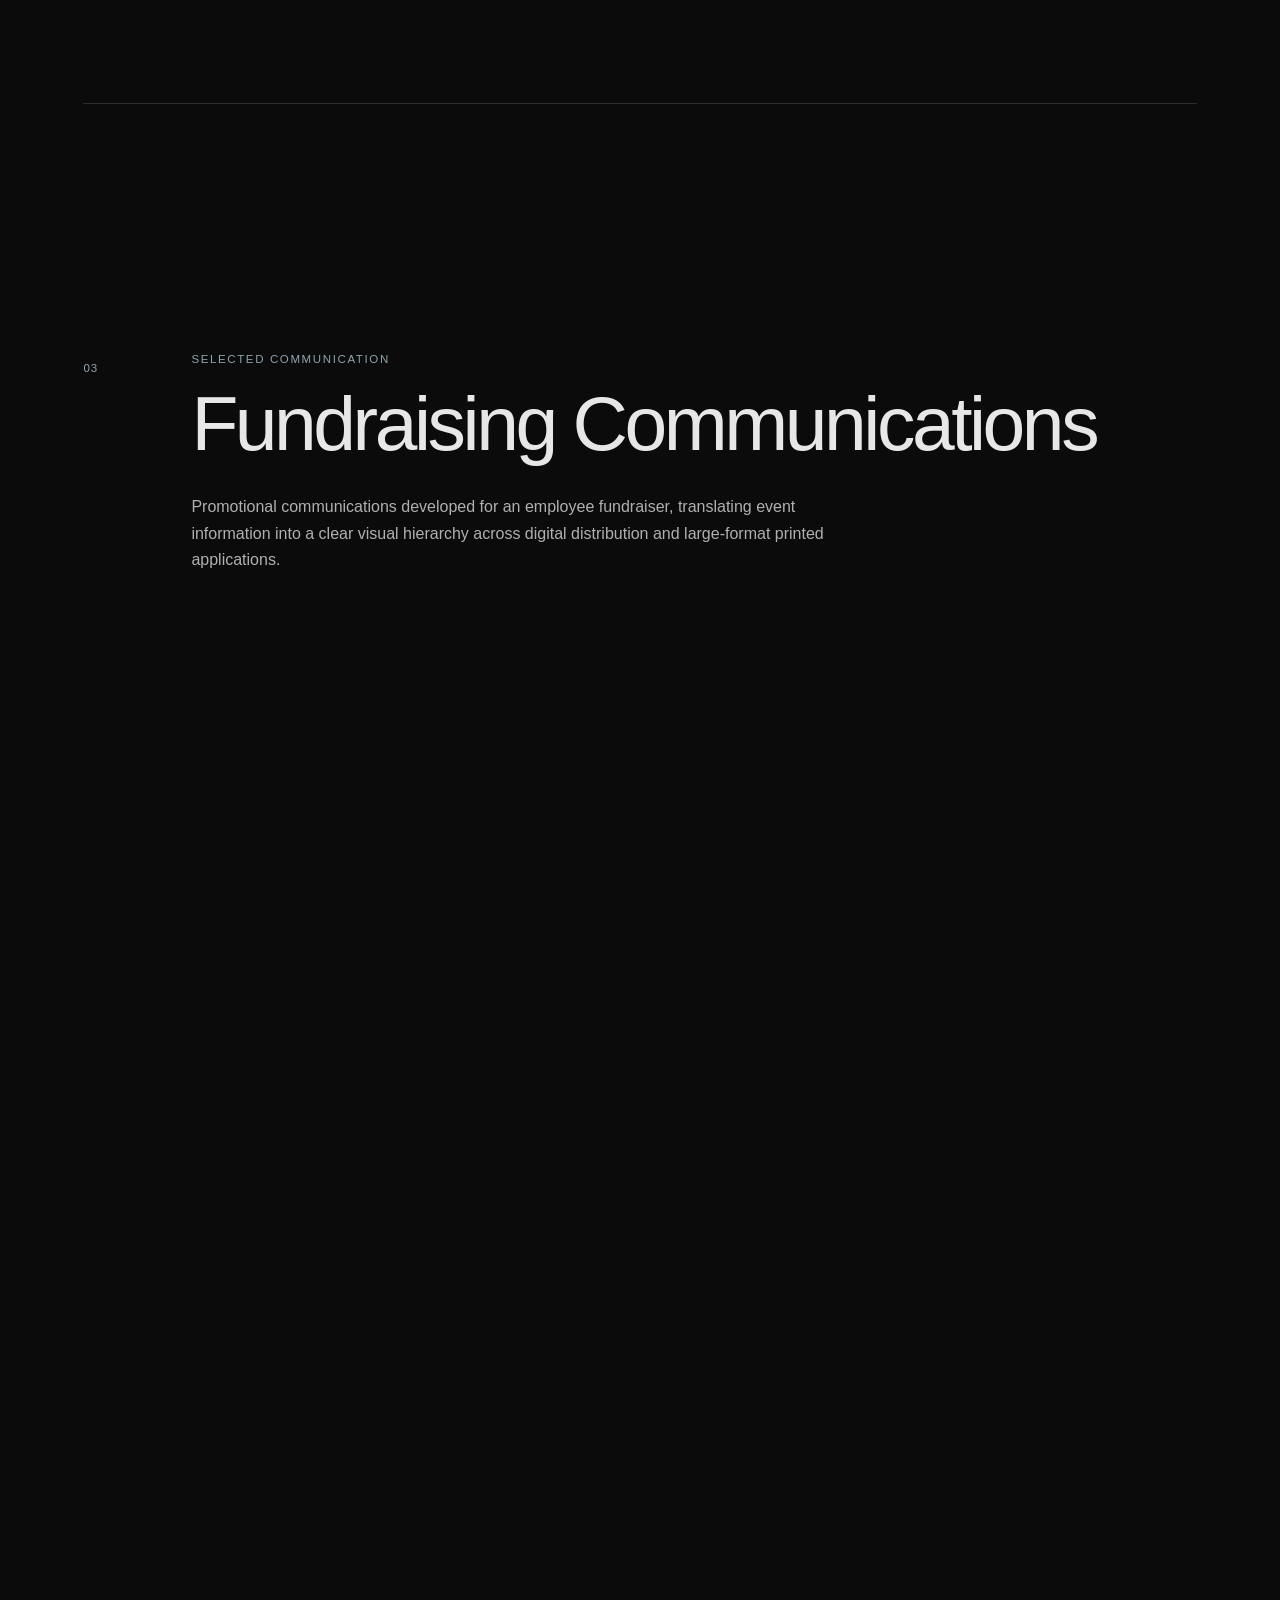
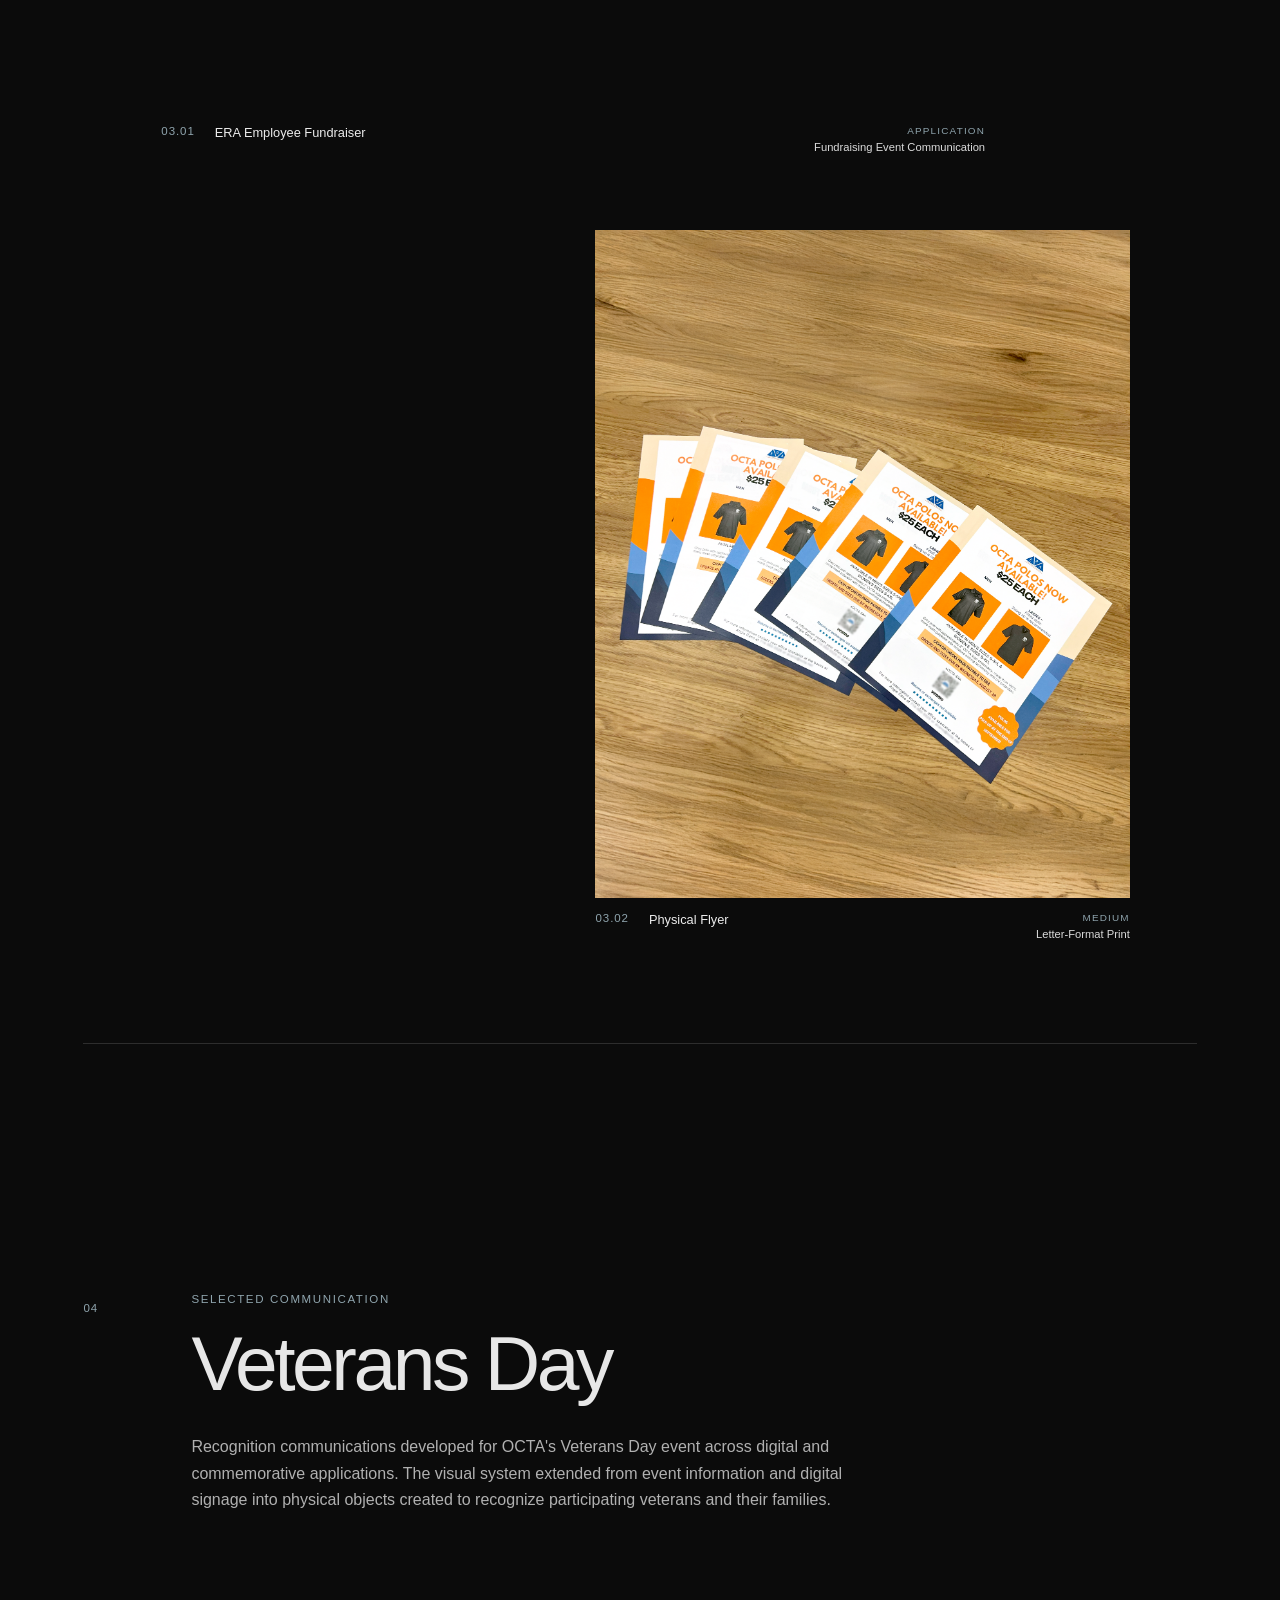
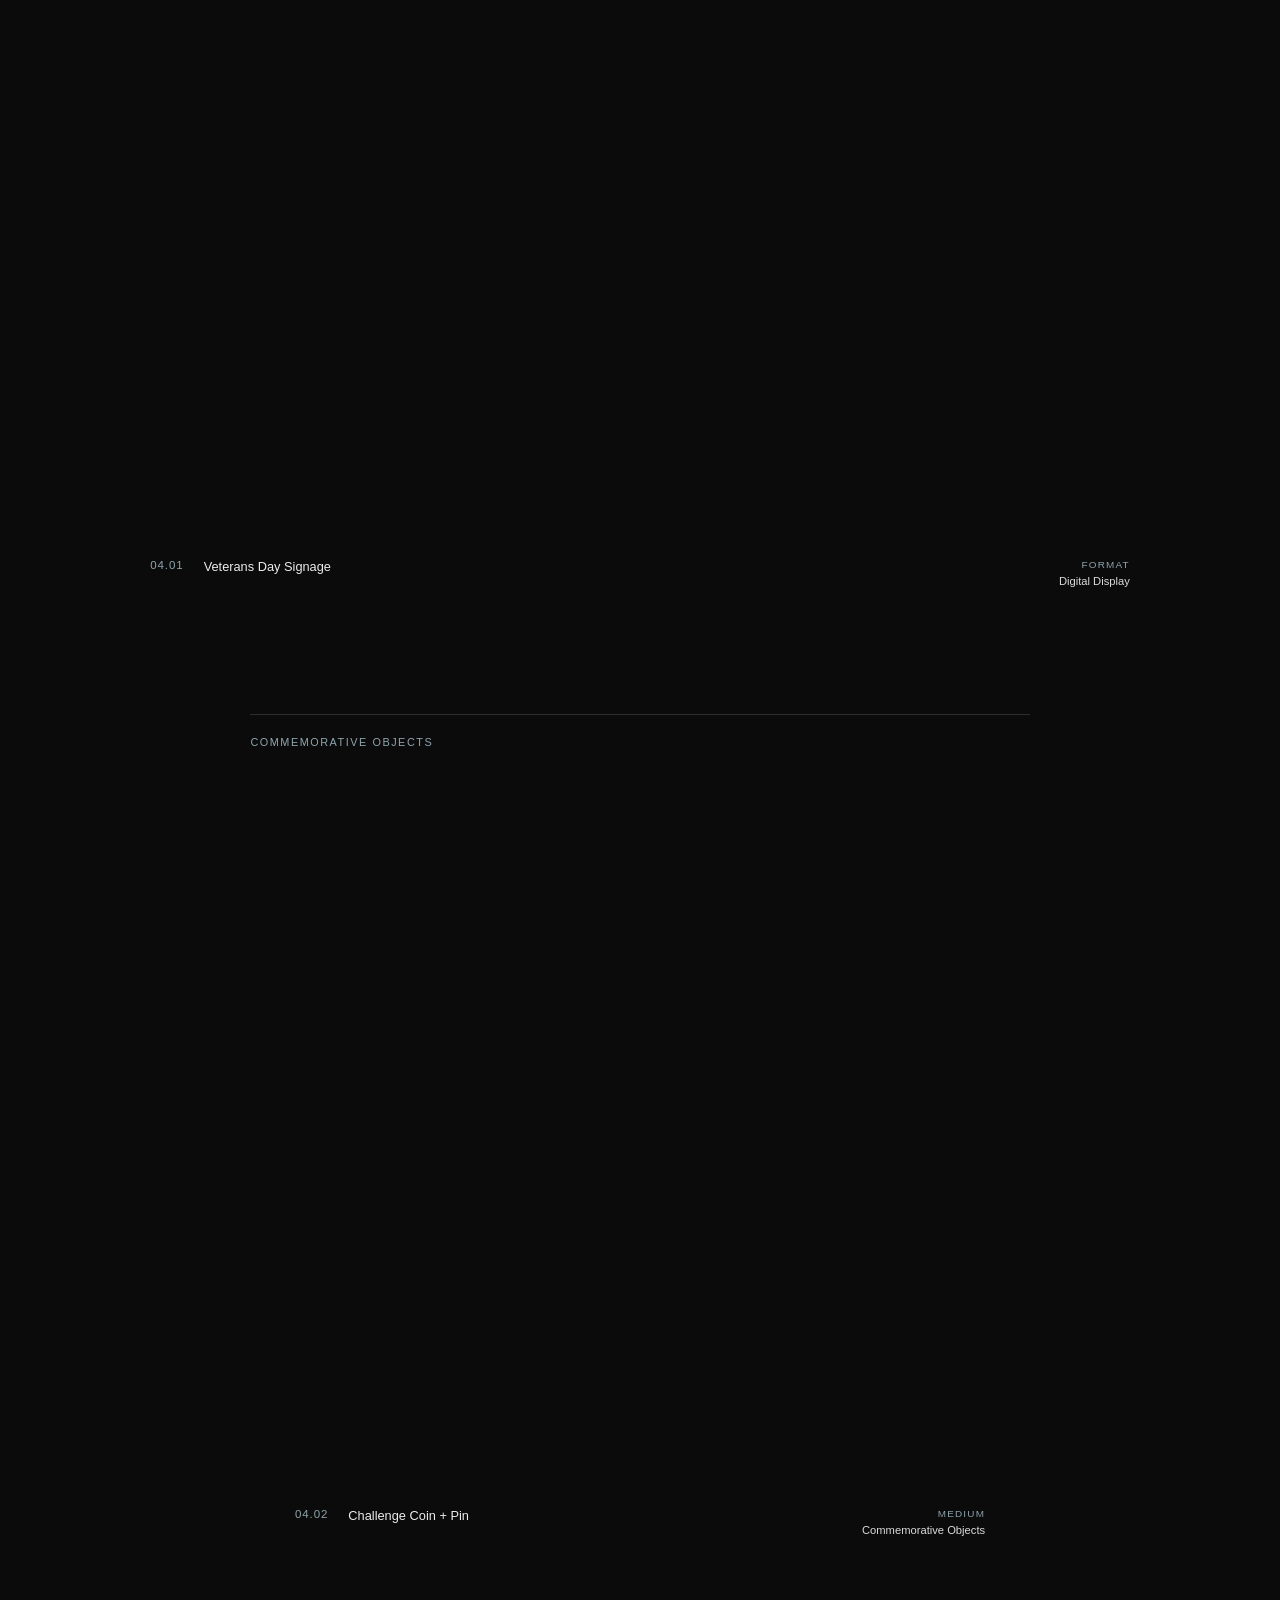
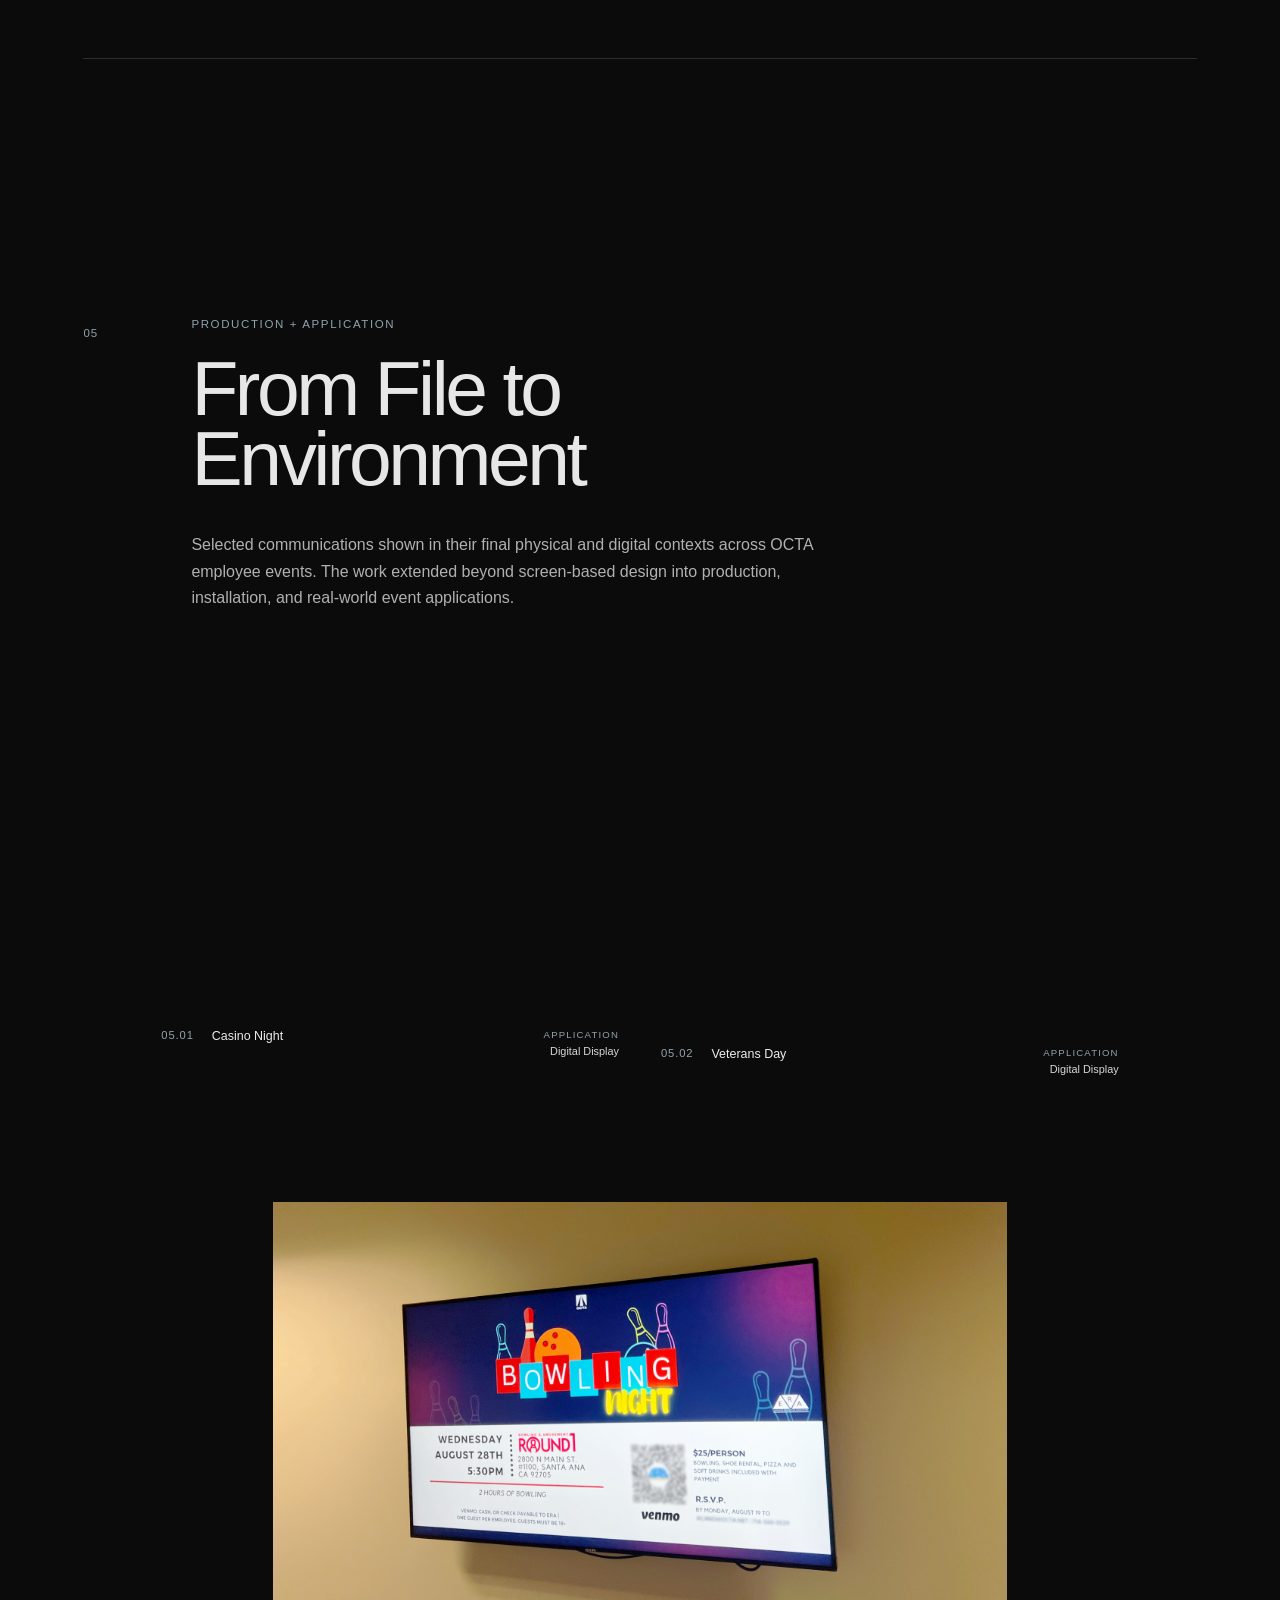
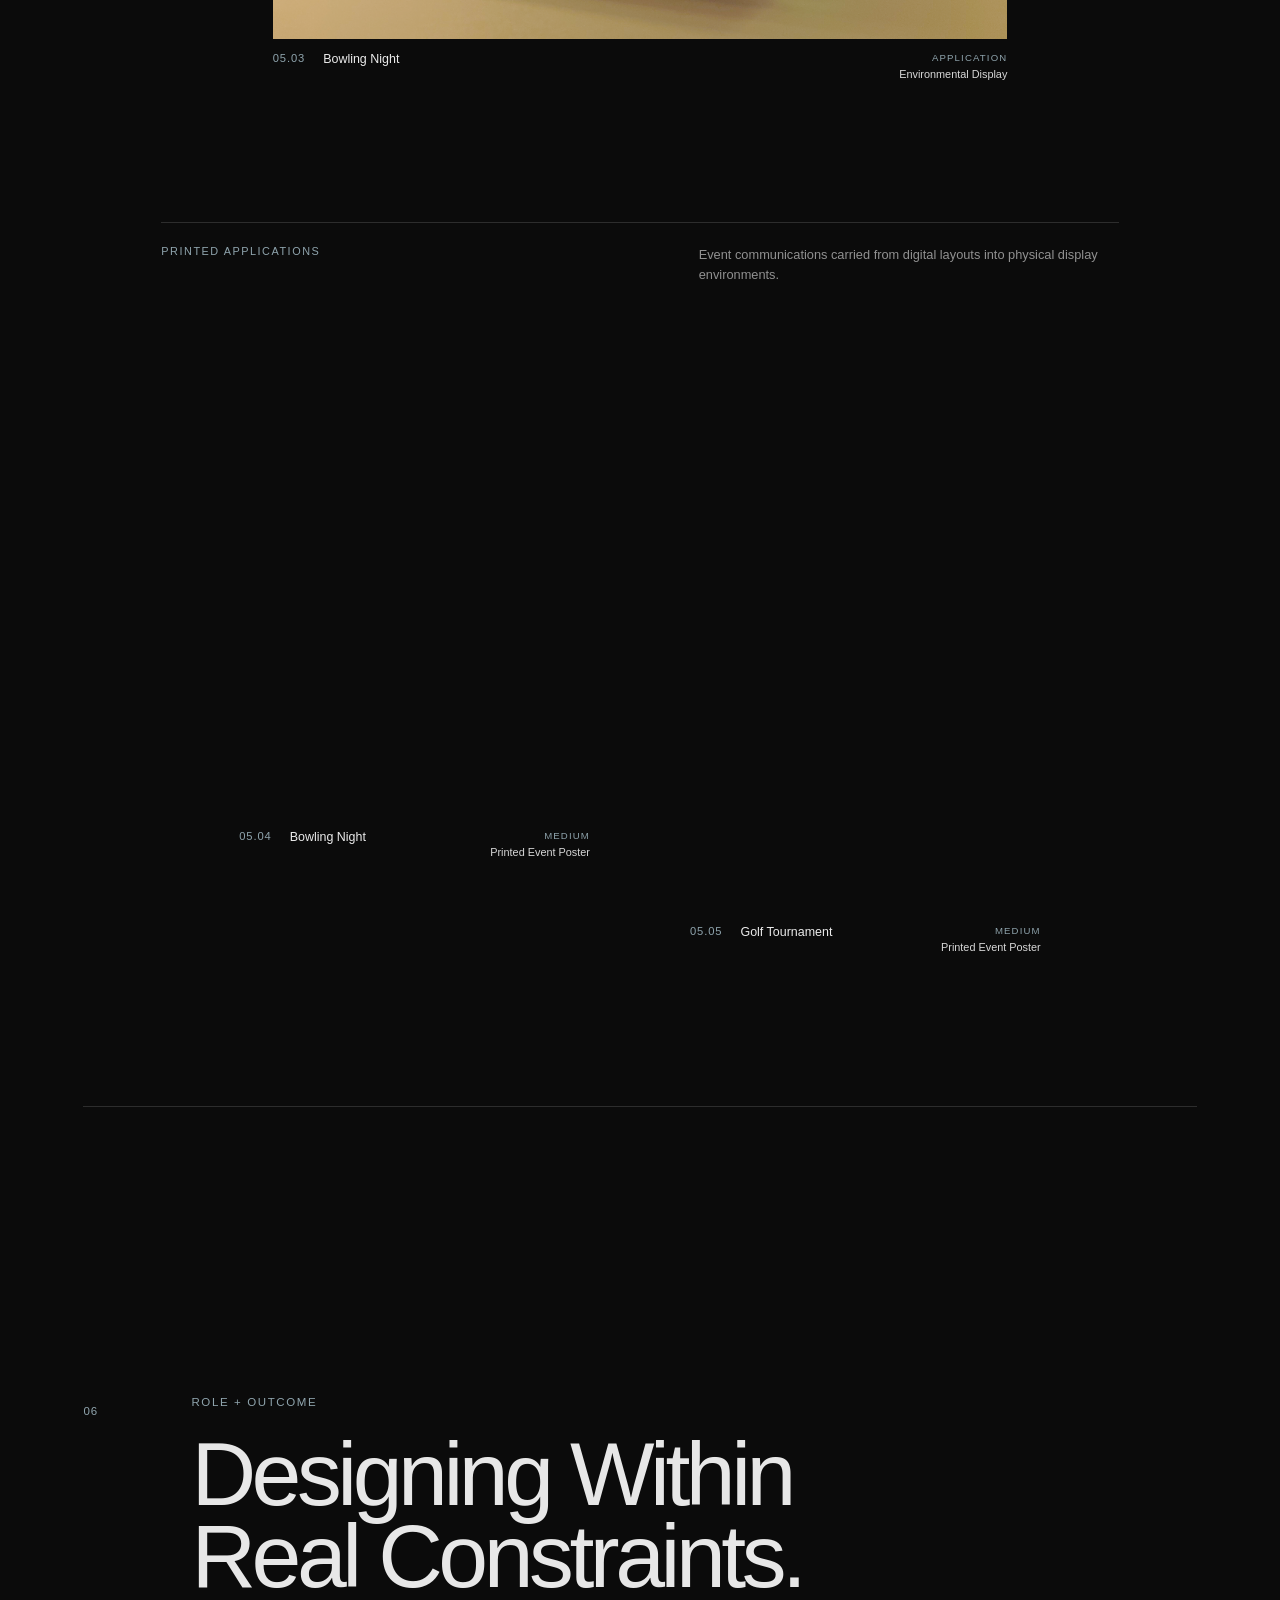
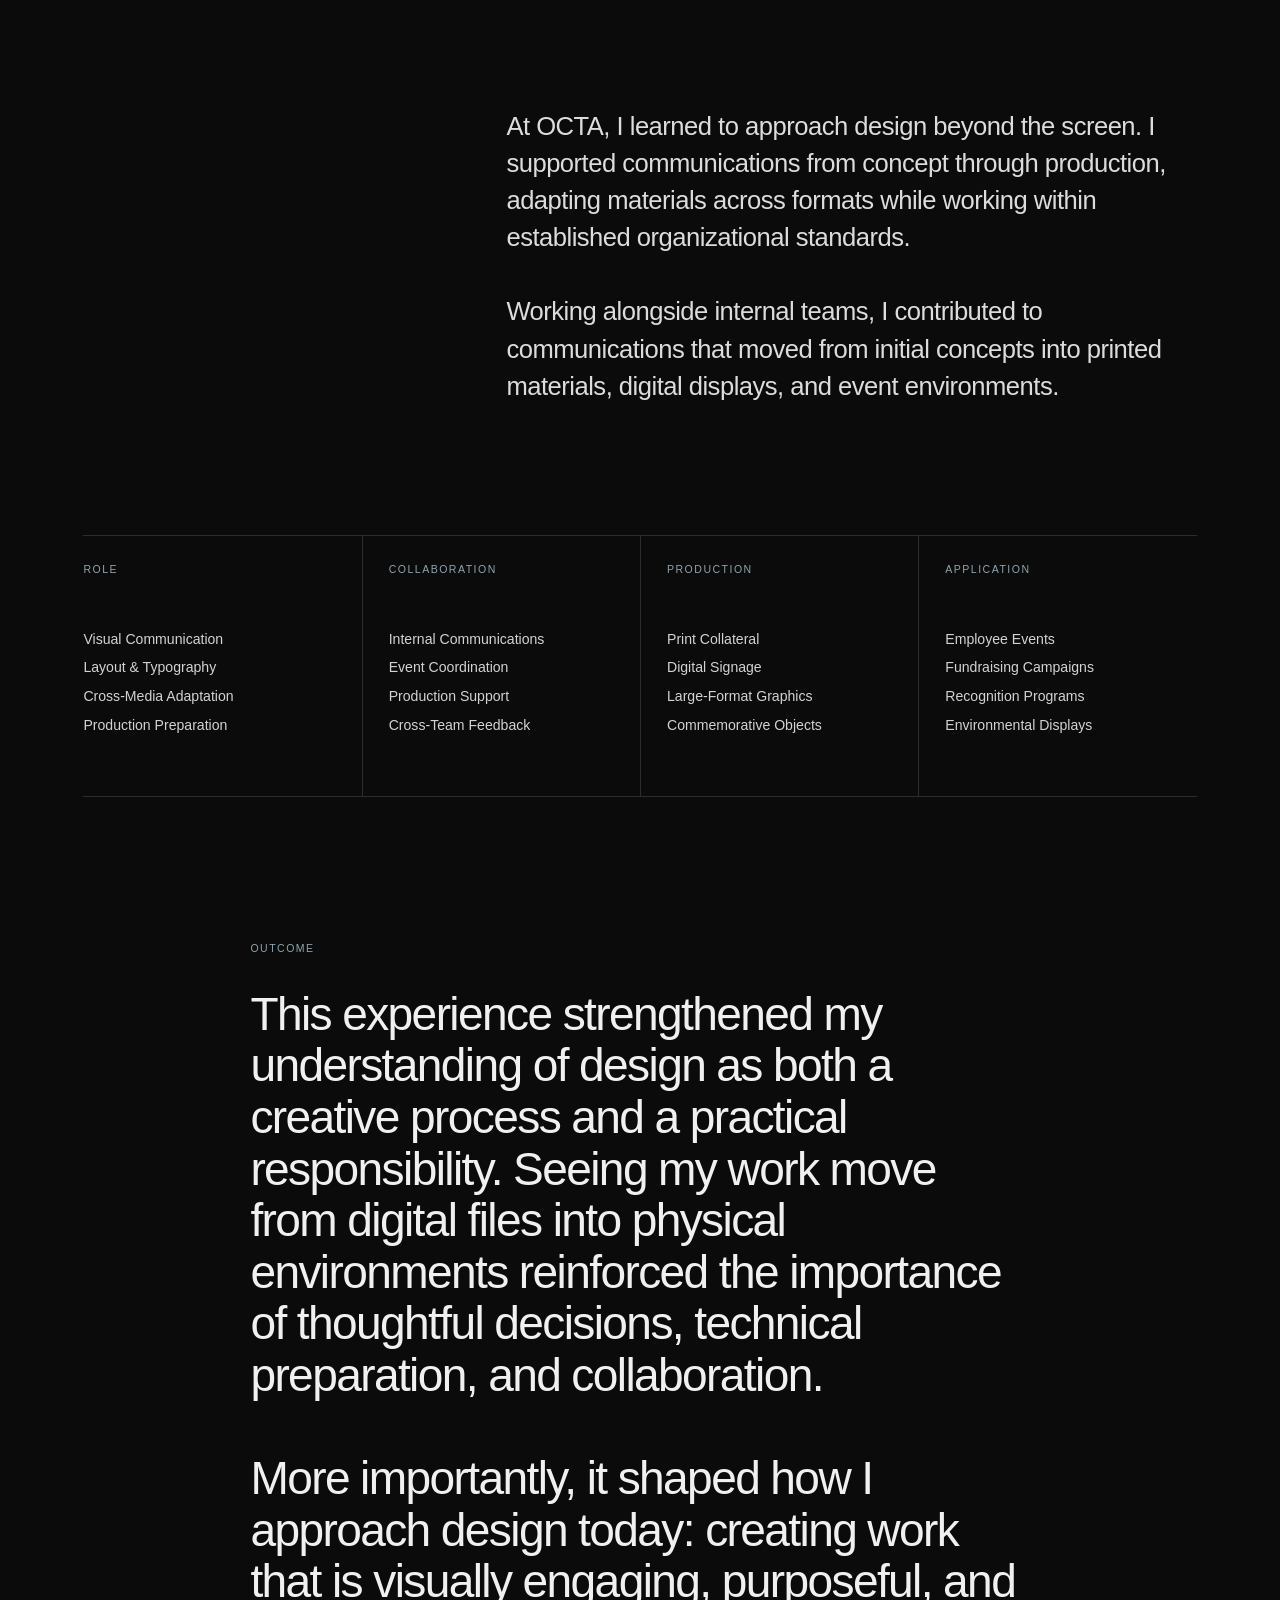
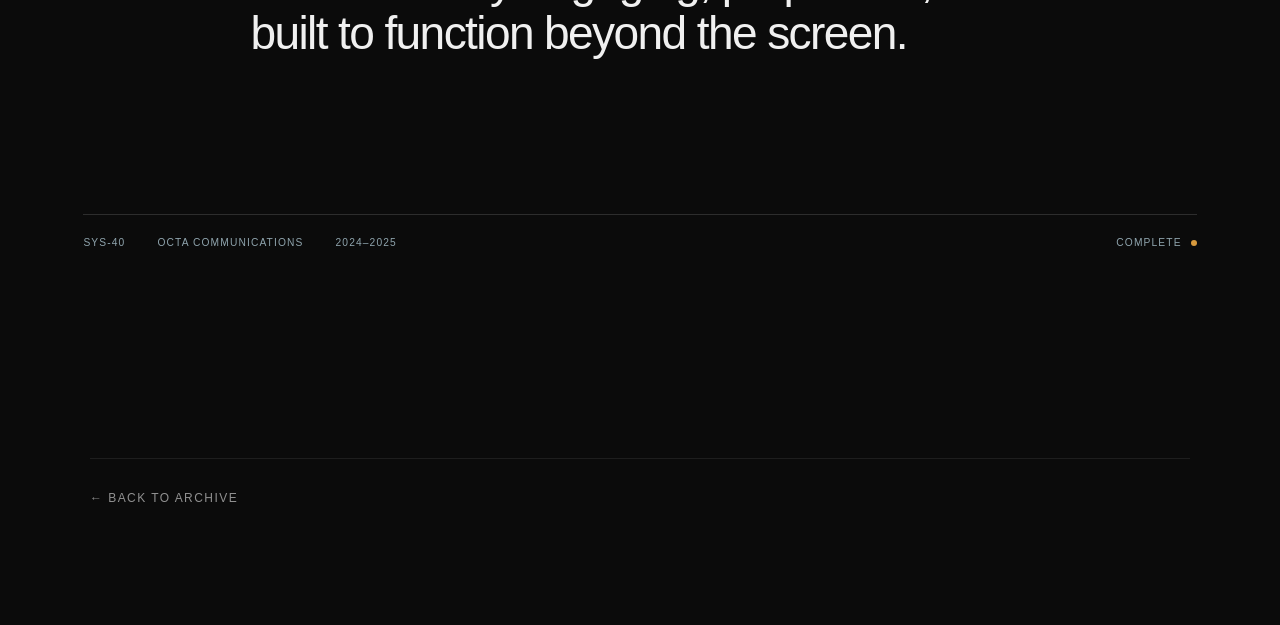
==== commit daafdc4a: "OCTA case study conclusion and project reflection OCTA section on event deign and printed material." ====
--- a/octa-communications.html
+++ b/octa-communications.html
@@ -3,7 +3,7 @@
 <head>
   <meta charset="UTF-8" />
   <meta name="viewport" content="width=device-width, initial-scale=1.0"/>
-  <title>Postman's Coffee — Luis Portfolio</title>
+  <title>OCTA Communications — L.Design</title>
 
   <link rel="stylesheet" href="style.css" />
 </head>
@@ -39,116 +39,980 @@
       </div>
     </nav>
 
-    <main class="project-page">
-
-      <header class="project-header">
-
-        <div class="project-kicker">
-          <span>ARCHIVE 01</span>
-          <span>SYS-01</span>
-          <span>ACTIVE ●</span>
+    <main class="project-page octa-project">
+
+  <!-- =========================================
+       SYS-40 / PROJECT RECORD
+  ========================================== -->
+
+  <header class="octa-record">
+
+    <div class="octa-record__index">
+      <span>ARCHIVE 08</span>
+      <span>SYS-40</span>
+      <span>SELECTED WORK ●</span>
+    </div>
+
+    <div class="octa-record__heading">
+      <p class="octa-record__eyebrow">ORANGE COUNTY TRANSPORTATION AUTHORITY</p>
+
+      <h1>OCTA</h1>
+
+      <p class="octa-record__title">
+        Communications Design
+      </p>
+
+      <p class="octa-record__year">
+        2024–2025
+      </p>
+    </div>
+
+    <div class="octa-record__meta">
+
+      <div class="octa-meta-item">
+        <span class="octa-meta-item__label">Role</span>
+        <p>Graphic Design Intern</p>
+      </div>
+
+      <div class="octa-meta-item">
+        <span class="octa-meta-item__label">Disciplines</span>
+        <p>
+          Print<br>
+          Digital<br>
+          Production
+        </p>
+      </div>
+
+      <div class="octa-meta-item">
+        <span class="octa-meta-item__label">Organization</span>
+        <p>
+          Orange County<br>
+          Transportation Authority
+        </p>
+      </div>
+
+      <div class="octa-meta-item">
+        <span class="octa-meta-item__label">Deliverables</span>
+        <p>
+          Event Communications<br>
+          Digital Signage<br>
+          Printed Collateral<br>
+          Commemorative Objects
+        </p>
+      </div>
+
+    </div>
+
+  </header>
+
+
+  <!-- =========================================
+       CASE STUDY CONTENT
+       Temporary placeholders
+  ========================================== -->
+
+  <div class="octa-case-study">
+
+  <!-- =====================================================
+      01 — CASINO NIGHT
+  ====================================================== -->
+
+<section class="octa-specimen octa-specimen--casino">
+
+  <!-- SECTION HEADER -->
+  <header class="octa-specimen__header">
+
+    <div class="octa-specimen__number">
+      01
+    </div>
+
+    <div class="octa-specimen__heading">
+      <span class="octa-specimen__label">
+        SELECTED COMMUNICATION
+      </span>
+
+      <h2>Casino Night</h2>
+
+      <p>
+        An internal event communication system developed across
+        digital signage, digital distribution, and printed collateral.
+        The visual language was adapted across formats while maintaining
+        hierarchy, event recognition, and production consistency.
+      </p>
+    </div>
+
+  </header>
+
+
+  <!-- 01.01 — DIGITAL SIGNAGE -->
+  <figure class="octa-artifact octa-artifact--signage">
+
+    <div class="octa-artifact__media">
+      <img
+        src="images/ARCHIVE 08-Communications Design/SYS-40 OCTA Communications/01-casino-night/casino-night-signage.webp"
+        alt="Casino Night digital signage designed for OCTA"
+        loading="lazy"
+        decoding="async"
+      >
+    </div>
+
+    <figcaption class="octa-artifact__caption">
+
+      <div>
+        <span class="octa-artifact__id">01.01</span>
+        <strong>Digital Signage</strong>
+      </div>
+
+      <div class="octa-artifact__spec">
+        <span>Format</span>
+        <p>16:9 / Digital Display</p>
+      </div>
+
+    </figcaption>
+
+  </figure>
+
+
+  <!-- SECONDARY ARTIFACTS -->
+  <div class="octa-artifact-pair">
+
+
+    <!-- 01.02 — DIGITAL FLYER -->
+    <figure class="octa-artifact octa-artifact--flyer">
+
+      <div class="octa-artifact__media">
+        <img
+          src="images/ARCHIVE 08-Communications Design/SYS-40 OCTA Communications/01-casino-night/casino-night-flyer.webp"
+          alt="Casino Night digital flyer designed for OCTA"
+          loading="lazy"
+          decoding="async"
+        >
+      </div>
+
+      <figcaption class="octa-artifact__caption">
+
+        <div>
+          <span class="octa-artifact__id">01.02</span>
+          <strong>Digital Flyer</strong>
         </div>
 
-        <h1>Postman's Coffee</h1>
-
-        <p class="project-subtitle">
-          Brand identity system exploring packaging, product hierarchy,
-          and visual storytelling across multiple touchpoints.
+        <div class="octa-artifact__spec">
+          <span>Application</span>
+          <p>Digital Distribution</p>
+        </div>
+
+      </figcaption>
+
+    </figure>
+
+
+    <!-- 01.03 — PHYSICAL APPLICATION -->
+    <figure class="octa-artifact octa-artifact--physical">
+
+      <div class="octa-artifact__media">
+        <img
+          src="images/ARCHIVE 08-Communications Design/SYS-40 OCTA Communications/01-casino-night/casino-night-print.webp"
+          alt="Printed Casino Night communication materials"
+          loading="lazy"
+          decoding="async"
+        >
+      </div>
+
+      <figcaption class="octa-artifact__caption">
+
+        <div>
+          <span class="octa-artifact__id">01.03</span>
+          <strong>Print Application</strong>
+        </div>
+
+        <div class="octa-artifact__spec">
+          <span>Medium</span>
+          <p>Physical Collateral</p>
+        </div>
+
+      </figcaption>
+
+    </figure>
+
+  </div>
+
+</section>
+
+   <!-- =====================================================
+     02 — EMPLOYEE EVENTS
+     ===================================================== -->
+
+<section class="octa-employee">
+
+  <!-- SECTION INTRO -->
+  <div class="octa-employee__intro">
+
+    <p class="octa-employee__index">02</p>
+
+    <div>
+      <span class="octa-employee__kicker">
+        Selected Communication
+      </span>
+
+      <h2 class="octa-employee__title">
+        Employee Events
+      </h2>
+
+      <p class="octa-employee__description">
+        Event communications developed to promote internal employee
+        activities across digital and physical touchpoints. Visual systems
+        were adapted to each event while maintaining clear hierarchy,
+        accessible information, and production-ready layouts.
+      </p>
+    </div>
+
+  </div>
+
+  <!-- ===================================================
+       02.01 — BOWLING NIGHT
+       PRIMARY ARTIFACT
+       =================================================== -->
+
+  <figure class="octa-employee__primary">
+
+    <div class="octa-employee__primary-media">
+      <img
+        src="images/ARCHIVE 08-Communications Design/SYS-40 OCTA Communications/02-employee-events/bowling-night-poster.webp.webp"
+        alt="Bowling Night employee event flyer designed for OCTA"
+        loading="lazy"
+        decoding="async"
+      >
+    </div>
+
+    <figcaption class="octa-employee__meta">
+
+      <span class="octa-employee__artifact-number">
+        02.01
+      </span>
+
+      <p class="octa-employee__artifact-name">
+        Bowling Night
+      </p>
+
+      <div class="octa-employee__artifact-detail">
+        <span>Application</span>
+        <p>Employee Event Communication</p>
+      </div>
+
+    </figcaption>
+
+  </figure>
+
+
+  <!-- ===================================================
+       02.02 — PHYSICAL POSTER
+       SUPPORTING ARTIFACT
+       =================================================== -->
+
+  <figure class="octa-employee__supporting">
+
+    <div class="octa-employee__supporting-media">
+      <img
+        src="images/ARCHIVE 08-Communications Design/SYS-40 OCTA Communications/02-employee-events/bowling-night-print-production.webp"
+        alt="Bowling Night event poster displayed as a physical printed application"
+        loading="lazy"
+        decoding="async"
+      >
+    </div>
+
+    <figcaption class="octa-employee__meta">
+
+      <span class="octa-employee__artifact-number">
+        02.02
+      </span>
+
+      <p class="octa-employee__artifact-name">
+        Physical Poster
+      </p>
+
+      <div class="octa-employee__artifact-detail">
+        <span>Medium</span>
+        <p>Printed Collateral</p>
+      </div>
+
+    </figcaption>
+
+  </figure>
+
+
+  <!-- SECTION END -->
+  <div class="octa-employee__end" aria-hidden="true"></div>
+
+</section>
+
+<!-- =====================================================
+     03 — FUNDRAISING COMMUNICATIONS
+     ===================================================== -->
+
+<section class="octa-fundraising">
+
+  <div class="octa-fundraising__intro">
+
+    <p class="octa-fundraising__index">03</p>
+
+    <div>
+      <span class="octa-fundraising__kicker">
+        Selected Communication
+      </span>
+
+      <h2 class="octa-fundraising__title">
+        Fundraising Communications
+      </h2>
+
+      <p class="octa-fundraising__description">
+        Promotional communications developed for an employee fundraiser,
+        translating event information into a clear visual
+        hierarchy across digital distribution and large-format
+        printed applications.
+      </p>
+    </div>
+
+  </div>
+
+
+  <!-- 03.01 — ERA Employee Fundraiser -->
+
+  <figure class="octa-fundraising__primary">
+
+    <div class="octa-fundraising__primary-media">
+      <img
+        src="images/ARCHIVE 08-Communications Design/SYS-40 OCTA Communications/03-fundraising communications/polo-apparel-fundraiser_flyer.webp"
+        alt="ERA employee fundraiser promotional communication designed for OCTA"
+        loading="lazy"
+        decoding="async"
+      >
+    </div>
+
+    <figcaption class="octa-fundraising__meta">
+
+      <span class="octa-fundraising__artifact-number">
+        03.01
+      </span>
+
+      <p class="octa-fundraising__artifact-name">
+        ERA Employee Fundraiser
+      </p>
+
+      <div class="octa-fundraising__artifact-detail">
+        <span>Application</span>
+        <p>Fundraising Event Communication</p>
+      </div>
+
+    </figcaption>
+
+  </figure>
+
+
+  <!-- 03.02 — PHYSICAL APPLICATION -->
+
+  <figure class="octa-fundraising__supporting">
+
+    <div class="octa-fundraising__supporting-media">
+      <img
+        src="images/ARCHIVE 08-Communications Design/SYS-40 OCTA Communications/03-fundraising communications/polo-apparel-fundraiser_flyer-printed.webp"
+        alt="ERA Employee Fundraiser flyer displayed as a physical printed application"
+        loading="lazy"
+        decoding="async"
+      >
+    </div>
+
+    <figcaption class="octa-fundraising__meta">
+
+      <span class="octa-fundraising__artifact-number">
+        03.02
+      </span>
+
+      <p class="octa-fundraising__artifact-name">
+        Physical Flyer
+      </p>
+
+      <div class="octa-fundraising__artifact-detail">
+        <span>Medium</span>
+        <p>Letter-Format Print</p>
+      </div>
+
+    </figcaption>
+
+  </figure>
+
+
+  <div
+    class="octa-fundraising__end"
+    aria-hidden="true">
+  </div>
+
+</section>
+
+   <!-- =====================================================
+     04 — VETERANS DAY
+     ===================================================== -->
+
+<section class="octa-veterans">
+
+  <!-- SECTION INTRO -->
+
+  <div class="octa-veterans__intro">
+
+    <p class="octa-veterans__index">04</p>
+
+    <div>
+
+      <span class="octa-veterans__kicker">
+        Selected Communication
+      </span>
+
+      <h2 class="octa-veterans__title">
+        Veterans Day
+      </h2>
+
+      <p class="octa-veterans__description">
+        Recognition communications developed for OCTA's Veterans Day
+        event across digital and commemorative applications. The visual
+        system extended from event information and digital signage into
+        physical objects created to recognize participating veterans
+        and their families.
+      </p>
+
+    </div>
+
+  </div>
+
+
+  <!-- ===================================================
+       04.01 — DIGITAL SIGNAGE
+       =================================================== -->
+
+  <figure class="octa-veterans__signage">
+
+    <div class="octa-veterans__signage-media">
+
+      <img
+        src="images/ARCHIVE 08-Communications Design/SYS-40 OCTA Communications/04-veterans-day/veterans-day-signage.webp"
+        alt="Veterans Day digital signage designed for OCTA"
+        loading="lazy"
+        decoding="async"
+      >
+
+    </div>
+
+    <figcaption class="octa-veterans__meta">
+
+      <span class="octa-veterans__artifact-number">
+        04.01
+      </span>
+
+      <p class="octa-veterans__artifact-name">
+        Veterans Day Signage
+      </p>
+
+      <div class="octa-veterans__artifact-detail">
+
+        <span>Format</span>
+
+        <p>
+          Digital Display
         </p>
 
-      </header>
-
-      <section class="project-hero-image">
+      </div>
+
+    </figcaption>
+
+  </figure>
+
+
+  <!-- ===================================================
+       COMMEMORATIVE OBJECTS
+       =================================================== -->
+
+  <div class="octa-veterans__object-intro">
+
+    <span class="octa-veterans__object-label">
+      Commemorative Objects
+    </span>
+
+  </div>
+
+
+  <!-- ===================================================
+       04.02 — CHALLENGE COIN + PIN
+       =================================================== -->
+
+  <figure class="octa-veterans__objects">
+
+    <div class="octa-veterans__objects-media">
+
+      <img
+        src="images/ARCHIVE 08-Communications Design/SYS-40 OCTA Communications/04-veterans-day/veterans-day-coin-pin.webp"
+        alt="Veterans Day commemorative challenge coin and pin produced for OCTA"
+        loading="lazy"
+        decoding="async"
+      >
+
+    </div>
+
+    <figcaption class="octa-veterans__meta">
+
+      <span class="octa-veterans__artifact-number">
+        04.02
+      </span>
+
+      <p class="octa-veterans__artifact-name">
+        Challenge Coin + Pin
+      </p>
+
+      <div class="octa-veterans__artifact-detail">
+
+        <span>Medium</span>
+
+        <p>
+          Commemorative Objects
+        </p>
+
+      </div>
+
+    </figcaption>
+
+  </figure>
+
+
+  <!-- SECTION END -->
+
+  <div
+    class="octa-veterans__end"
+    aria-hidden="true">
+  </div>
+
+</section>
+
+   <!-- =====================================================
+     05 — PRODUCTION + APPLICATION
+     ===================================================== -->
+
+<section class="octa-production">
+
+  <!-- SECTION INTRO -->
+
+  <div class="octa-production__intro">
+
+    <p class="octa-production__index">05</p>
+
+    <div class="octa-production__intro-content">
+
+      <span class="octa-production__kicker">
+        Production + Application
+      </span>
+
+      <h2 class="octa-production__title">
+        From File to<br>Environment
+      </h2>
+
+      <p class="octa-production__description">
+        Selected communications shown in their final physical and
+        digital contexts across OCTA employee events. The work extended
+        beyond screen-based design into production, installation, and
+        real-world event applications.
+      </p>
+
+    </div>
+
+  </div>
+
+
+  <!-- ===================================================
+       05.01 + 05.02 — DIGITAL DISPLAYS
+       =================================================== -->
+
+  <div class="octa-production__display-grid">
+
+
+    <!-- CASINO NIGHT -->
+
+    <figure class="octa-production__artifact">
+
+      <div class="octa-production__media">
         <img
-          src="images/ARCHIVE 01-Brand Identity Systems/SYS-01/artifact-01-flyer.webp"
-          alt="Postman's Coffee brand identity preview"
+          src="images/ARCHIVE 08-Communications Design/SYS-40 OCTA Communications/05-production-application/production-casino-display.webp"
+          alt="Casino Night communication displayed on an OCTA digital screen"
+          loading="lazy"
+          decoding="async"
         >
-      </section>
-
-      <section class="project-meta">
-
-        <div>
-          <span>Role</span>
-          <p>Brand Identity / Packaging / Visual System</p>
+      </div>
+
+      <figcaption class="octa-production__meta">
+
+        <span class="octa-production__number">
+          05.01
+        </span>
+
+        <p class="octa-production__name">
+          Casino Night
+        </p>
+
+        <div class="octa-production__detail">
+          <span>Application</span>
+          <p>Digital Display</p>
         </div>
 
-        <div>
-          <span>Category</span>
-          <p>Brand Identity Systems</p>
+      </figcaption>
+
+    </figure>
+
+
+    <!-- VETERANS DAY -->
+
+    <figure class="octa-production__artifact">
+
+      <div class="octa-production__media">
+        <img
+          src="images/ARCHIVE 08-Communications Design/SYS-40 OCTA Communications/05-production-application/production-veterans-display.webp"
+          alt="Veterans Day communication displayed on an OCTA digital screen"
+          loading="lazy"
+          decoding="async"
+        >
+      </div>
+
+      <figcaption class="octa-production__meta">
+
+        <span class="octa-production__number">
+          05.02
+        </span>
+
+        <p class="octa-production__name">
+          Veterans Day
+        </p>
+
+        <div class="octa-production__detail">
+          <span>Application</span>
+          <p>Digital Display</p>
         </div>
 
-        <div>
-          <span>Artifacts</span>
-          <p>10</p>
+      </figcaption>
+
+    </figure>
+
+  </div>
+
+
+  <!-- ===================================================
+       05.03 — BOWLING DISPLAY
+       =================================================== -->
+
+  <figure class="octa-production__feature">
+
+    <div class="octa-production__feature-media">
+      <img
+        src="images/ARCHIVE 08-Communications Design/SYS-40 OCTA Communications/05-production-application/production-bowling-display.webp"
+        alt="Bowling Night communication displayed on an OCTA digital screen"
+        loading="lazy"
+        decoding="async"
+      >
+    </div>
+
+    <figcaption class="octa-production__meta">
+
+      <span class="octa-production__number">
+        05.03
+      </span>
+
+      <p class="octa-production__name">
+        Bowling Night
+      </p>
+
+      <div class="octa-production__detail">
+        <span>Application</span>
+        <p>Environmental Display</p>
+      </div>
+
+    </figcaption>
+
+  </figure>
+
+
+  <!-- ===================================================
+       PRINTED APPLICATIONS
+       =================================================== -->
+
+  <div class="octa-production__print-heading">
+
+    <span>
+      Printed Applications
+    </span>
+
+    <p>
+      Event communications carried from digital layouts into
+      physical display environments.
+    </p>
+
+  </div>
+
+
+  <!-- ===================================================
+       05.04 + 05.05 — EVENT POSTERS
+       =================================================== -->
+
+  <div class="octa-production__poster-grid">
+
+
+    <!-- BOWLING -->
+
+    <figure class="octa-production__poster">
+
+      <div class="octa-production__poster-media">
+        <img
+          src="images/ARCHIVE 08-Communications Design/SYS-40 OCTA Communications/05-production-application/production-bowling-poster.webp"
+          alt="Bowling Night poster installed on an event display easel"
+          loading="lazy"
+          decoding="async"
+        >
+      </div>
+
+      <figcaption class="octa-production__meta">
+
+        <span class="octa-production__number">
+          05.04
+        </span>
+
+        <p class="octa-production__name">
+          Bowling Night
+        </p>
+
+        <div class="octa-production__detail">
+          <span>Medium</span>
+          <p>Printed Event Poster</p>
         </div>
 
-        <div>
-          <span>Status</span>
-          <p>Selected Work</p>
+      </figcaption>
+
+    </figure>
+
+
+    <!-- GOLF -->
+
+    <figure class="octa-production__poster octa-production__poster--offset">
+
+      <div class="octa-production__poster-media">
+        <img
+          src="images/ARCHIVE 08-Communications Design/SYS-40 OCTA Communications/05-production-application/production-golf-poster.webp"
+          alt="Golf Tournament poster installed on an event display easel"
+          loading="lazy"
+          decoding="async"
+        >
+      </div>
+
+      <figcaption class="octa-production__meta">
+
+        <span class="octa-production__number">
+          05.05
+        </span>
+
+        <p class="octa-production__name">
+          Golf Tournament
+        </p>
+
+        <div class="octa-production__detail">
+          <span>Medium</span>
+          <p>Printed Event Poster</p>
         </div>
 
-      </section>
-
-      <section class="project-copy">
-  <span class="section-label">Challenge</span>
-  <p>
-    Create a flexible brand system that could organize multiple products while still feeling warm, recognizable, and easy to navigate.
-  </p>
+      </figcaption>
+
+    </figure>
+
+  </div>
+
+
+  <!-- SECTION END -->
+
+  <div
+    class="octa-production__end"
+    aria-hidden="true">
+  </div>
+
 </section>
 
-<section class="project-copy">
-  <span class="section-label">Solution</span>
-  <p>
-    The identity uses a courier-inspired visual language, structured packaging hierarchy, and repeatable graphic elements to connect each product within one cohesive system.
-  </p>
+   <!-- =====================================================
+     06 — ROLE + OUTCOME
+     ===================================================== -->
+
+<section class="octa-outcome">
+
+  <!-- SECTION HEADER -->
+
+  <div class="octa-outcome__header">
+
+    <span class="octa-outcome__index">06</span>
+
+    <div class="octa-outcome__heading">
+
+      <span class="octa-outcome__kicker">
+        Role + Outcome
+      </span>
+
+      <h2>
+        Designing Within<br>
+        Real Constraints.
+      </h2>
+
+    </div>
+
+  </div>
+
+
+  <!-- INTRO STATEMENT -->
+
+  <div class="octa-outcome__statement">
+
+    <p>
+      At OCTA, I learned to approach design beyond the screen. I supported communications from
+     concept through production, adapting materials across formats while working within established
+     organizational standards.
+
+      <br><br>
+      Working alongside internal teams, I contributed to communications that moved from initial concepts 
+      into printed materials, digital displays, and event environments.
+    </p>
+
+  </div>
+
+
+  <!-- RESPONSIBILITIES -->
+
+  <div class="octa-outcome__responsibilities">
+
+
+    <!-- ROLE -->
+
+    <div class="octa-outcome__column">
+
+      <span class="octa-outcome__label">
+        Role
+      </span>
+
+      <ul>
+        <li>Visual Communication</li>
+        <li>Layout & Typography</li>
+        <li>Cross-Media Adaptation</li>
+        <li>Production Preparation</li>
+      </ul>
+
+    </div>
+
+
+    <!-- COLLABORATION -->
+
+    <div class="octa-outcome__column">
+
+      <span class="octa-outcome__label">
+        Collaboration
+      </span>
+
+      <ul>
+        <li>Internal Communications</li>
+        <li>Event Coordination</li>
+        <li>Production Support</li>
+        <li>Cross-Team Feedback</li>
+      </ul>
+
+    </div>
+
+
+    <!-- PRODUCTION -->
+
+    <div class="octa-outcome__column">
+
+      <span class="octa-outcome__label">
+        Production
+      </span>
+
+      <ul>
+        <li>Print Collateral</li>
+        <li>Digital Signage</li>
+        <li>Large-Format Graphics</li>
+        <li>Commemorative Objects</li>
+      </ul>
+
+    </div>
+
+    <!-- APPLICATION -->
+
+    <div class="octa-outcome__column">
+
+      <span class="octa-outcome__label">
+        Application
+      </span>
+
+      <ul>
+        <li>Employee Events</li>
+        <li>Fundraising Campaigns</li>
+        <li>Recognition Programs</li>
+        <li>Environmental Displays</li>
+      </ul>
+
+    </div>
+
+  </div>
+
+  <!-- OUTCOME -->
+
+  <div class="octa-outcome__result">
+
+    <span class="octa-outcome__label">
+      Outcome
+    </span>
+
+    <p>
+      This experience strengthened my understanding of design as both a creative process and a practical responsibility. 
+      Seeing my work move from digital files into physical environments reinforced the importance of thoughtful decisions, 
+      technical preparation, and collaboration.<br><br>
+      More importantly, it shaped how I approach design today: creating work that is visually engaging, purposeful, 
+      and built to function beyond the screen.
+    </p>
+
+  </div>
+
+
+  <!-- SYSTEM CLOSURE -->
+
+  <footer class="octa-outcome__footer">
+
+    <div class="octa-outcome__system">
+
+      <span>SYS-40</span>
+      <span>OCTA Communications</span>
+      <span>2024–2025</span>
+
+    </div>
+
+    <div class="octa-outcome__status">
+      <span>Complete</span>
+      <span class="octa-outcome__status-dot" aria-hidden="true"></span>
+    </div>
+
+  </footer>
+
 </section>
 
-<section class="project-copy">
-  <span class="section-label">Outcome</span>
-  <p>
-    A scalable packaging and identity system that supports product variety while maintaining a clear and memorable brand voice.
-  </p>
-</section>
-
-      <section class="artifact-grid">
-        <img src="images/ARCHIVE 01-Brand Identity Systems/SYS-01/artifact-02-physical-mockups.webp" alt="Postman's Coffee artifact 02"
-        loading="lazy"
-        decoding="async">
-        <img src="images/ARCHIVE 01-Brand Identity Systems/SYS-01/artifact-03-postage-stamps.webp" alt="Postman's Coffee artifact 03"
-        loading="lazy"
-        decoding="async">
-        <img src="images/ARCHIVE 01-Brand Identity Systems/SYS-01/artifact-04-patches-stickers.webp" alt="Postman's Coffee artifact 04"
-        loading="lazy"
-        decoding="async">
-        <img src="images/ARCHIVE 01-Brand Identity Systems/SYS-01/artifact-06-chocolate-bar.webp" alt="Postman's Coffee artifact 06"
-        loading="lazy"
-        decoding="async">
-        <img src="images/ARCHIVE 01-Brand Identity Systems/SYS-01/artifact-07-coffee-tin.webp" alt="Postman's Coffee artifact 07"
-        loading="lazy"
-        decoding="async">
-        <img src="images/ARCHIVE 01-Brand Identity Systems/SYS-01/artifact-08-espresso-bites.webp" alt="Postman's Coffee artifact 08"
-        loading="lazy"
-        decoding="async">
-        <img src="images/ARCHIVE 01-Brand Identity Systems/SYS-01/artifact-09-Lemon-Cookies.webp" alt="Postman's Coffee artifact 09"
-        loading="lazy"
-        decoding="async">
-        <img src="images/ARCHIVE 01-Brand Identity Systems/SYS-01/artifact-10-Mixed-Nuts.webp" alt="Postman's Coffee artifact 10"
-        loading="lazy"
-        decoding="async">
-      </section>
-
-      <section class="project-next">
-  <a href="index.html#archive" class="project-back">
-    ← Back to Archive
-  </a>
-
-  <a href="digital-forest.html" class="project-next-link">
-    <span>Next System</span>
-    <strong>Digital Forest →</strong>
-  </a>
-</section>
-
-    </main>
+  </div>
+
+
+  <!-- =========================================
+       PROJECT NAVIGATION
+  ========================================== -->
+
+  <section class="project-next">
+
+    <a href="index.html#archive" class="project-back">
+      ← Back to Archive
+    </a>
+
+  </section>
+
+</main>
 
   </div>
 
--- a/style.css
+++ b/style.css
@@ -1439,3 +1439,2042 @@
   border-color: rgba(216,154,61,.35);
 }
 
+/* =========================================================
+   SYS-40 — OCTA COMMUNICATIONS
+   Project Record
+========================================================= */
+
+.octa-project {
+  --octa-rule: rgba(255, 255, 255, 0.14);
+  --octa-muted: rgba(255, 255, 255, 0.48);
+  --octa-secondary: rgba(255, 255, 255, 0.72);
+
+  width: 100%;
+}
+
+
+/* ---------------------------------------------------------
+   PROJECT RECORD
+--------------------------------------------------------- */
+
+.octa-record {
+   min-height: 165px;
+
+  padding:
+    clamp(120px, 14vh, 180px)
+    clamp(28px, 3vw, 58px)
+    clamp(70px, 9vh, 120px);
+
+  display: grid;
+
+  grid-template-columns:
+    minmax(0, 1.45fr)
+    minmax(280px, 0.55fr);
+
+  grid-template-rows:
+    auto
+    1fr
+    auto;
+
+  column-gap: clamp(60px, 8vw, 150px);
+
+  border-bottom: 1px solid var(--octa-rule);
+}
+
+
+/* ---------------------------------------------------------
+   ARCHIVE INDEX
+--------------------------------------------------------- */
+
+.octa-record__index {
+  grid-column: 1 / -1;
+
+  display: flex;
+  align-items: center;
+  gap: 22px;
+
+  padding-bottom: 18px;
+
+  border-bottom: 1px solid var(--octa-rule);
+
+  font-size: 11px;
+  line-height: 1;
+  letter-spacing: 0.12em;
+  text-transform: uppercase;
+
+  color: var(--octa-muted);
+}
+
+
+/* Small separator between record labels */
+
+.octa-record__index span:not(:last-child)::after {
+  content: "/";
+  margin-left: 22px;
+
+  color: rgba(255, 255, 255, 0.18);
+}
+
+
+/* ---------------------------------------------------------
+   PRIMARY PROJECT IDENTITY
+--------------------------------------------------------- */
+
+.octa-record__heading {
+  grid-column: 1;
+  grid-row: 2;
+
+  align-self: center;
+
+  padding-top: clamp(60px, 8vh, 110px);
+  padding-bottom: clamp(70px, 10vh, 140px);
+}
+
+
+.octa-record__eyebrow {
+  margin: 0 0 22px;
+
+  font-size: 11px;
+  letter-spacing: 0.16em;
+  text-transform: uppercase;
+
+  color: var(--octa-muted);
+}
+
+
+.octa-record__heading h1 {
+  margin: 0;
+
+  font-size: clamp(84px, 12vw, 190px);
+  line-height: 0.82;
+
+  font-weight: 600;
+  letter-spacing: -0.055em;
+
+  color: #f4f4f2;
+}
+
+
+.octa-record__title {
+  margin: 34px 0 0;
+
+  font-size: clamp(21px, 2vw, 34px);
+  line-height: 1.1;
+
+  letter-spacing: -0.025em;
+
+  color: var(--octa-secondary);
+}
+
+
+.octa-record__year {
+  margin: 10px 0 0;
+
+  font-size: 13px;
+  letter-spacing: 0.08em;
+
+  color: var(--octa-muted);
+}
+
+
+/* ---------------------------------------------------------
+   PROJECT METADATA
+--------------------------------------------------------- */
+
+.octa-record__meta {
+  grid-column: 2;
+  grid-row: 2;
+
+  align-self: center;
+
+  display: grid;
+  grid-template-columns: 1fr 1fr;
+
+  border-top: 1px solid var(--octa-rule);
+}
+
+
+.octa-meta-item {
+  min-height: 135px;
+
+  padding: 18px 18px 26px 0;
+
+  border-bottom: 1px solid var(--octa-rule);
+}
+
+
+.octa-meta-item:nth-child(even) {
+  padding-left: 22px;
+
+  border-left: 1px solid var(--octa-rule);
+}
+
+
+.octa-meta-item__label {
+  display: block;
+
+  margin-bottom: 18px;
+
+  font-size: 10px;
+  line-height: 1;
+
+  letter-spacing: 0.13em;
+  text-transform: uppercase;
+
+  color: var(--octa-muted);
+}
+
+
+.octa-meta-item p {
+  margin: 0;
+
+  font-size: 13px;
+  line-height: 1.55;
+
+  color: var(--octa-secondary);
+}
+
+
+/* ---------------------------------------------------------
+   TEMPORARY CASE STUDY INDEX
+--------------------------------------------------------- */
+
+.octa-case-study {
+  padding:
+    0
+    clamp(28px, 3vw, 58px);
+}
+
+
+.octa-section {
+  min-height: 190px;
+
+  display: grid;
+  grid-template-columns: 90px 1fr;
+  align-items: center;
+
+  border-bottom: 1px solid var(--octa-rule);
+}
+
+
+.octa-section__index {
+  font-size: 11px;
+  letter-spacing: 0.12em;
+
+  color: var(--octa-muted);
+}
+
+
+.octa-section h2 {
+  margin: 0;
+
+  font-size: clamp(28px, 3vw, 48px);
+  font-weight: 500;
+  letter-spacing: -0.035em;
+
+  color: #f4f4f2;
+}
+
+/* =========================================================
+   OCTA — COMMUNICATION SPECIMENS
+========================================================= */
+
+.octa-specimen {
+  padding:
+    clamp(90px, 11vw, 170px)
+    clamp(28px, 6vw, 110px)
+    clamp(120px, 14vw, 220px);
+
+  border-bottom: 1px solid var(--octa-rule);
+}
+
+
+/* ---------------------------------------------------------
+   SPECIMEN HEADER
+--------------------------------------------------------- */
+
+.octa-specimen__header {
+  display: grid;
+
+  grid-template-columns:
+    90px
+    minmax(0, 680px)
+    1fr;
+
+  margin-bottom: clamp(80px, 10vw, 150px);
+}
+
+
+.octa-specimen__number {
+  padding-top: 7px;
+
+  font-size: 11px;
+  letter-spacing: 0.12em;
+
+  color: var(--octa-muted);
+}
+
+
+.octa-specimen__heading {
+  grid-column: 2;
+}
+
+
+.octa-specimen__label {
+  display: block;
+
+  margin-bottom: 20px;
+
+  font-size: 10px;
+  letter-spacing: 0.14em;
+  text-transform: uppercase;
+
+  color: var(--octa-muted);
+}
+
+
+.octa-specimen__heading h2 {
+  margin: 0 0 28px;
+
+  font-size: clamp(48px, 6vw, 92px);
+  line-height: 0.95;
+
+  font-weight: 500;
+  letter-spacing: -0.045em;
+
+  color: #f4f4f2;
+}
+
+
+.octa-specimen__heading p {
+  max-width: 560px;
+
+  margin: 0;
+
+  font-size: clamp(14px, 1.05vw, 17px);
+  line-height: 1.65;
+
+  color: rgba(255,255,255,.58);
+}
+
+
+/* =========================================================
+   ARTIFACT — BASE
+========================================================= */
+
+.octa-artifact {
+  margin: 0;
+}
+
+
+.octa-artifact__media {
+  position: relative;
+
+  overflow: hidden;
+
+  background: rgba(255,255,255,.025);
+
+  border: 1px solid rgba(255,255,255,.08);
+}
+
+
+.octa-artifact__media img {
+  display: block;
+
+  width: 100%;
+  height: 100%;
+
+  object-fit: contain;
+}
+
+
+/* ---------------------------------------------------------
+   ARTIFACT CAPTION
+--------------------------------------------------------- */
+
+.octa-artifact__caption {
+  display: grid;
+
+  grid-template-columns:
+    minmax(160px, 1fr)
+    auto;
+
+  gap: 30px;
+
+  padding-top: 16px;
+}
+
+
+.octa-artifact__caption > div:first-child {
+  display: flex;
+  align-items: baseline;
+  gap: 18px;
+}
+
+
+.octa-artifact__id {
+  font-size: 10px;
+  letter-spacing: 0.12em;
+
+  color: var(--octa-muted);
+}
+
+
+.octa-artifact__caption strong {
+  font-size: 12px;
+  font-weight: 500;
+
+  letter-spacing: 0.04em;
+
+  color: rgba(255,255,255,.82);
+}
+
+
+.octa-artifact__spec {
+  text-align: right;
+}
+
+
+.octa-artifact__spec span {
+  display: block;
+
+  margin-bottom: 4px;
+
+  font-size: 9px;
+  letter-spacing: 0.12em;
+  text-transform: uppercase;
+
+  color: #8fa4ad;
+}
+
+
+.octa-artifact__spec p {
+  margin: 0;
+
+  font-size: 11px;
+
+  color: rgba(255,255,255,.7);
+}
+
+
+/* =========================================================
+   01.01 — DIGITAL SIGNAGE
+========================================================= */
+
+.octa-artifact--signage {
+  width: min(100%, 1320px);
+
+  margin-left: auto;
+  margin-right: auto;
+
+  margin-bottom: clamp(120px, 14vw, 220px);
+}
+
+
+.octa-artifact--signage .octa-artifact__media {
+  aspect-ratio: 16 / 9;
+}
+
+
+/* =========================================================
+   SECONDARY ARTIFACT COMPOSITION
+========================================================= */
+
+.octa-artifact-pair {
+  display: grid;
+
+  grid-template-columns:
+    minmax(280px, .72fr)
+    minmax(400px, 1.28fr);
+
+  gap: clamp(70px, 10vw, 100px);
+
+  width: min(100%, 1280px);
+
+  margin: 0 auto;
+
+  align-items: center;
+}
+
+
+/* ---------------------------------------------------------
+   01.02 — FLYER
+--------------------------------------------------------- */
+
+.octa-artifact--flyer {
+  width: min(100%, 470px);
+
+  justify-self: end;
+}
+
+
+.octa-artifact--flyer .octa-artifact__media {
+  aspect-ratio: 4 / 5;
+}
+
+
+/* ---------------------------------------------------------
+   01.03 — PHYSICAL APPLICATION
+--------------------------------------------------------- */
+
+.octa-artifact--physical {
+  width: 100%;
+
+  transform: translateY(90px);
+}
+
+
+.octa-artifact--physical .octa-artifact__media {
+  aspect-ratio: 4 / 3;
+}
+
+
+.octa-artifact--physical .octa-artifact__media img {
+  object-fit: cover;
+}
+
+
+/* =========================================================
+   RESPONSIVE
+========================================================= */
+
+@media (max-width: 900px) {
+
+  .octa-specimen {
+    padding:
+      90px
+      28px
+      120px;
+  }
+
+
+  .octa-specimen__header {
+    grid-template-columns: 48px 1fr;
+
+    margin-bottom: 80px;
+  }
+
+
+  .octa-specimen__heading {
+    grid-column: 2;
+  }
+
+
+  .octa-artifact-pair {
+    grid-template-columns: 1fr;
+
+    gap: 90px;
+  }
+
+
+  .octa-artifact--flyer {
+    width: min(80%, 460px);
+
+    justify-self: start;
+
+    margin-left: 8%;
+  }
+
+
+  .octa-artifact--physical {
+    width: 88%;
+
+    justify-self: end;
+
+    transform: none;
+  }
+
+}
+
+@media (max-width: 600px) {
+
+  .octa-specimen {
+    padding:
+      72px
+      20px
+      100px;
+  }
+
+
+  .octa-specimen__header {
+    display: block;
+  }
+
+
+  .octa-specimen__number {
+    margin-bottom: 35px;
+  }
+
+
+  .octa-specimen__heading h2 {
+    font-size: clamp(48px, 14vw, 72px);
+  }
+
+
+  .octa-artifact--signage {
+    margin-bottom: 100px;
+  }
+
+
+  .octa-artifact-pair {
+    gap: 80px;
+  }
+
+
+  .octa-artifact--flyer,
+  .octa-artifact--physical {
+    width: 100%;
+
+    margin: 0;
+
+    justify-self: stretch;
+  }
+
+
+  .octa-artifact__caption {
+    grid-template-columns: 1fr;
+    gap: 12px;
+  }
+
+
+  .octa-artifact__spec {
+    text-align: left;
+
+    padding-left: 46px;
+  }
+
+}
+
+/* 01.01 — Digital Signage */
+.octa-artifact--signage .octa-artifact__media {
+  aspect-ratio: auto;
+  height: auto;
+}
+
+.octa-artifact--signage .octa-artifact__media img {
+  display: block;
+  width: 100%;
+  height: auto;
+  object-fit: contain;
+}
+
+/* =========================================================
+   OCTA — 02 EMPLOYEE EVENTS
+   ========================================================= */
+
+.octa-employee {
+  padding: 110px 0 140px;
+  border-top: 1px solid rgba(255, 255, 255, 0.14);
+}
+
+
+/* ---------- SECTION INTRO ---------- */
+
+.octa-employee__intro {
+  display: grid;
+  grid-template-columns: 80px minmax(0, 1fr);
+  column-gap: 28px;
+  margin-bottom: 80px;
+}
+
+.octa-employee__index {
+  margin: 8px 0 0;
+  font-size: 0.72rem;
+  letter-spacing: 0.08em;
+  color: #8fa4ad;
+}
+
+.octa-employee__kicker {
+  display: block;
+  margin-bottom: 22px;
+
+  font-size: 0.72rem;
+  line-height: 1;
+  letter-spacing: 0.14em;
+  text-transform: uppercase;
+
+  color: #8fa4ad;
+}
+
+.octa-employee__title {
+  margin: 0;
+  font-size: clamp(3.4rem, 6vw, 7rem);
+  line-height: 0.95;
+  font-weight: 400;
+  letter-spacing: -0.045em;
+}
+
+.octa-employee__description {
+  max-width: 660px;
+  margin: 34px 0 0;
+
+  font-size: 1rem;
+  line-height: 1.65;
+
+  color: rgba(255, 255, 255, 0.68);
+}
+
+
+/* =========================================================
+   PRIMARY ARTIFACT — BOWLING NIGHT - main image size
+   ========================================================= */
+
+.octa-employee__primary {
+  width: min(50%, 900px);
+  margin-left: auto;
+  margin-right: auto;
+}
+
+
+/*
+   IMPORTANT:
+   No forced aspect-ratio.
+   No fixed height.
+   No object-fit: cover.
+
+   The source image determines its own proportions.
+*/
+
+.octa-employee__primary-media {
+  width: 100%;
+}
+
+.octa-employee__primary-media img {
+  display: block;
+  width: 100%;
+  height: auto;
+}
+
+
+/* ---------- ARTIFACT METADATA ---------- */
+
+.octa-employee__meta {
+  display: grid;
+  grid-template-columns: auto 1fr auto;
+  align-items: start;
+  gap: 20px;
+
+  padding-top: 14px;
+}
+
+.octa-employee__artifact-number {
+  font-size: 0.72rem;
+  letter-spacing: 0.08em;
+  color: #8fa4ad;
+}
+
+.octa-employee__artifact-name {
+  margin: 0;
+  font-size: 0.8rem;
+  color: rgba(255, 255, 255, 0.92);
+}
+
+.octa-employee__artifact-detail {
+  max-width: 190px;
+  justify-self: end;
+  text-align: right;
+}
+
+.octa-employee__artifact-detail span {
+  display: block;
+  margin-bottom: 4px;
+
+  font-size: 0.62rem;
+  letter-spacing: 0.12em;
+  text-transform: uppercase;
+
+  color: #8fa4ad;
+}
+
+.octa-employee__artifact-detail p {
+  margin: 0;
+  font-size: 0.7rem;
+  line-height: 1.4;
+
+  color: rgba(255, 255, 255, 0.85);
+}
+
+
+/* =========================================================
+   SUPPORTING ARTIFACT — PHYSICAL POSTER
+   ========================================================= */
+
+.octa-employee__supporting {
+  width: min(100%, 760px);
+
+  /*
+     Offset the physical application rather than
+     centering it directly underneath the primary artifact.
+  */
+  margin-top: 95px;
+  margin-left: auto;
+  margin-right: 4%;
+}
+
+.octa-employee__supporting-media {
+  width: 100%;
+}
+
+.octa-employee__supporting-media img {
+  display: block;
+  width: 100%;
+  height: auto;
+}
+
+
+/* =========================================================
+   END OF SECTION
+   ========================================================= */
+
+.octa-employee__end {
+  margin-top: 100px;
+  border-bottom: 1px solid rgba(255, 255, 255, 0.14);
+}
+
+
+/* =========================================================
+   RESPONSIVE
+   ========================================================= */
+
+@media (max-width: 900px) {
+
+  .octa-employee {
+    padding: 90px 0 110px;
+  }
+
+  .octa-employee__intro {
+    grid-template-columns: 52px minmax(0, 1fr);
+    column-gap: 18px;
+    margin-bottom: 80px;
+  }
+
+  .octa-employee__primary {
+    width: 100%;
+  }
+
+   .octa-employee__supporting {
+    width: 72%;
+    margin-top: 60px;
+    margin-left: auto;
+    margin-right: 0;
+  }
+}
+
+
+@media (max-width: 600px) {
+
+  .octa-employee__intro {
+    display: block;
+  }
+
+  .octa-employee__index {
+    margin-bottom: 24px;
+  }
+
+  .octa-employee__title {
+    font-size: clamp(3rem, 15vw, 5rem);
+  }
+
+  .octa-employee__description {
+    margin-top: 26px;
+  }
+
+  .octa-employee__meta {
+    grid-template-columns: auto 1fr;
+  }
+
+  .octa-employee__artifact-detail {
+    grid-column: 2;
+    text-align: left;
+  }
+
+   .octa-employee__supporting {
+    width: 100%;
+    margin-top: 50px;
+    margin-left: 0;
+    margin-right: 0;
+  }
+
+  .octa-employee__end {
+    margin-top: 100px;
+  }
+}
+
+/* =========================================================
+   OCTA — 03 FUNDRAISING COMMUNICATIONS
+   ========================================================= */
+
+.octa-fundraising {
+  padding: 110px 0 140px;
+}
+
+
+/* ---------- SECTION INTRO ---------- */
+
+.octa-fundraising__intro {
+  display: grid;
+  grid-template-columns: 80px minmax(0, 1fr);
+  column-gap: 28px;
+  margin-bottom: 80px;
+}
+
+.octa-fundraising__index {
+  margin: 8px 0 0;
+
+  font-size: 0.72rem;
+  letter-spacing: 0.08em;
+
+  color: #8fa4ad;
+}
+
+.octa-fundraising__kicker {
+  display: block;
+  margin-bottom: 22px;
+
+  font-size: 0.72rem;
+  line-height: 1;
+  letter-spacing: 0.14em;
+  text-transform: uppercase;
+
+  color: #8fa4ad;
+}
+
+.octa-fundraising__title {
+  margin: 0;
+
+  font-size: clamp(3.4rem, 6vw, 7rem);
+  line-height: 0.95;
+  font-weight: 400;
+  letter-spacing: -0.045em;
+}
+
+.octa-fundraising__description {
+  max-width: 660px;
+  margin: 34px 0 0;
+
+  font-size: 1rem;
+  line-height: 1.65;
+
+  color: rgba(255, 255, 255, 0.68);
+}
+
+
+/* =========================================================
+   03.01 — GOLF TOURNAMENT
+   PRIMARY ARTIFACT
+   ========================================================= */
+
+.octa-fundraising__primary {
+  width: min(74%, 860px);
+
+  /*
+     Unlike Bowling Night, this specimen is intentionally
+     left-weighted rather than centered.
+  */
+  margin-left: 7%;
+  margin-right: auto;
+}
+
+.octa-fundraising__primary-media {
+  width: 100%;
+}
+
+.octa-fundraising__primary-media img {
+  display: block;
+  width: 100%;
+  height: auto;
+}
+
+/* ---------- ARTIFACT METADATA ---------- */
+
+.octa-fundraising__meta {
+  display: grid;
+  grid-template-columns: auto 1fr auto;
+  align-items: start;
+  gap: 20px;
+
+  width: 100%;
+  padding-top: 14px;
+}
+
+.octa-fundraising__artifact-number {
+  font-size: 0.72rem;
+  letter-spacing: 0.08em;
+
+  color: #8fa4ad;
+}
+
+.octa-fundraising__artifact-name {
+  margin: 0;
+
+  font-size: 0.8rem;
+
+  color: rgba(255, 255, 255, 0.92);
+}
+
+.octa-fundraising__artifact-detail {
+  max-width: 190px;
+  justify-self: end;
+  text-align: right;
+}
+
+.octa-fundraising__artifact-detail span {
+  display: block;
+  margin-bottom: 4px;
+
+  font-size: 0.62rem;
+  letter-spacing: 0.12em;
+  text-transform: uppercase;
+
+  color: #8fa4ad;
+}
+
+.octa-fundraising__artifact-detail p {
+  margin: 0;
+
+  font-size: 0.7rem;
+  line-height: 1.4;
+
+  color: rgba(255, 255, 255, 0.85);
+}
+
+/* =========================================================
+   03.02 — PHYSICAL POSTER
+   ========================================================= */
+
+.octa-fundraising__supporting {
+  width: min(48%, 540px);
+
+  /*
+     Push the real-world application toward the opposite
+     side of the primary specimen.
+  */
+  margin-top: 75px;
+  margin-left: auto;
+  margin-right: 6%;
+}
+
+.octa-fundraising__supporting-media {
+  width: 100%;
+}
+
+.octa-fundraising__supporting-media img {
+  display: block;
+  width: 100%;
+  height: auto;
+}
+
+.octa-fundraising__supporting .octa-fundraising__meta {
+  width: 100%;
+}
+
+/* ---------- SECTION END ---------- */
+
+.octa-fundraising__end {
+  margin-top: 100px;
+
+  border-bottom: 1px solid rgba(255, 255, 255, 0.14);
+}
+
+/* =========================================================
+   RESPONSIVE
+   ========================================================= */
+
+@media (max-width: 900px) {
+
+  .octa-fundraising {
+    padding: 90px 0 110px;
+  }
+
+  .octa-fundraising__intro {
+    grid-template-columns: 52px minmax(0, 1fr);
+    column-gap: 18px;
+    margin-bottom: 70px;
+  }
+
+  .octa-fundraising__primary {
+    width: 88%;
+    margin-left: 0;
+  }
+
+  .octa-fundraising__supporting {
+    width: 68%;
+    margin-top: 60px;
+    margin-left: auto;
+    margin-right: 0;
+  }
+}
+
+@media (max-width: 600px) {
+
+  .octa-fundraising__intro {
+    display: block;
+  }
+
+  .octa-fundraising__index {
+    margin-bottom: 24px;
+  }
+
+  .octa-fundraising__title {
+    font-size: clamp(3rem, 15vw, 5rem);
+  }
+
+  .octa-fundraising__description {
+    margin-top: 26px;
+  }
+
+  .octa-fundraising__primary,
+  .octa-fundraising__supporting {
+    width: 100%;
+    margin-left: 0;
+    margin-right: 0;
+  }
+
+  .octa-fundraising__supporting {
+    margin-top: 50px;
+  }
+
+  .octa-fundraising__meta {
+    grid-template-columns: auto 1fr;
+  }
+
+  .octa-fundraising__artifact-detail {
+    grid-column: 2;
+    text-align: left;
+    justify-self: start;
+  }
+
+  .octa-fundraising__end {
+    margin-top: 90px;
+  }
+}
+
+/* =========================================================
+   OCTA — 04 VETERANS DAY
+   ========================================================= */
+
+.octa-veterans {
+  padding: 110px 0 140px;
+}
+
+/* ---------- SECTION INTRO ---------- */
+
+.octa-veterans__intro {
+  display: grid;
+  grid-template-columns: 80px minmax(0, 1fr);
+  column-gap: 28px;
+  margin-bottom: 80px;
+}
+
+.octa-veterans__index {
+  margin: 8px 0 0;
+
+  font-size: 0.72rem;
+  letter-spacing: 0.08em;
+
+  color: #8fa4ad;
+}
+
+.octa-veterans__kicker {
+  display: block;
+  margin-bottom: 22px;
+
+  font-size: 0.72rem;
+  line-height: 1;
+  letter-spacing: 0.14em;
+  text-transform: uppercase;
+
+  color: #8fa4ad;
+}
+
+.octa-veterans__title {
+  margin: 0;
+
+  font-size: clamp(3.4rem, 6vw, 7rem);
+  line-height: 0.95;
+  font-weight: 400;
+  letter-spacing: -0.045em;
+}
+
+.octa-veterans__description {
+  max-width: 660px;
+  margin: 34px 0 0;
+
+  font-size: 1rem;
+  line-height: 1.65;
+
+  color: rgba(255, 255, 255, 0.68);
+}
+
+/* =========================================================
+   04.01 — DIGITAL SIGNAGE
+   ========================================================= */
+
+.octa-veterans__signage {
+  width: min(88%, 1120px);
+  margin-left: auto;
+  margin-right: auto;
+}
+
+.octa-veterans__signage-media {
+  width: 100%;
+}
+
+.octa-veterans__signage-media img {
+  display: block;
+  width: 100%;
+  height: auto;
+}
+
+/* =========================================================
+   SHARED ARTIFACT METADATA
+   ========================================================= */
+
+.octa-veterans__meta {
+  display: grid;
+  grid-template-columns: auto 1fr auto;
+  align-items: start;
+  gap: 20px;
+
+  width: 100%;
+  padding-top: 14px;
+}
+
+.octa-veterans__artifact-number {
+  font-size: 0.72rem;
+  letter-spacing: 0.08em;
+
+  color: #8fa4ad;
+}
+
+.octa-veterans__artifact-name {
+  margin: 0;
+
+  font-size: 0.8rem;
+
+  color: rgba(255, 255, 255, 0.92);
+}
+
+.octa-veterans__artifact-detail {
+  max-width: 190px;
+  justify-self: end;
+  text-align: right;
+}
+
+.octa-veterans__artifact-detail span {
+  display: block;
+  margin-bottom: 4px;
+
+  font-size: 0.62rem;
+  letter-spacing: 0.12em;
+  text-transform: uppercase;
+
+  color: #8fa4ad;
+}
+
+.octa-veterans__artifact-detail p {
+  margin: 0;
+
+  font-size: 0.7rem;
+  line-height: 1.4;
+
+  color: rgba(255, 255, 255, 0.85);
+}
+
+
+/* =========================================================
+   COMMEMORATIVE OBJECT TRANSITION
+   ========================================================= */
+
+.octa-veterans__object-intro {
+  width: min(70%, 880px);
+
+  margin-top: 125px;
+  margin-left: auto;
+  margin-right: auto;
+
+  padding-top: 22px;
+
+  border-top: 1px solid rgba(255, 255, 255, 0.14);
+}
+
+.octa-veterans__object-label {
+  display: block;
+
+  font-size: 0.68rem;
+  line-height: 1;
+  letter-spacing: 0.14em;
+  text-transform: uppercase;
+
+  color: #8fa4ad;
+}
+
+/* =========================================================
+   04.02 — CHALLENGE COIN + PIN
+   ========================================================= */
+
+.octa-veterans__objects {
+  width: min(62%, 760px);
+
+  margin-top: 45px;
+  margin-left: auto;
+  margin-right: auto;
+}
+
+.octa-veterans__objects-media {
+  width: 100%;
+}
+
+.octa-veterans__objects-media img {
+  display: block;
+  width: 100%;
+  height: auto;
+}
+
+/* ---------- SECTION END ---------- */
+
+.octa-veterans__end {
+  margin-top: 120px;
+
+  border-bottom: 1px solid rgba(255, 255, 255, 0.14);
+}
+
+/* =========================================================
+   RESPONSIVE
+   ========================================================= */
+
+@media (max-width: 900px) {
+
+  .octa-veterans {
+    padding: 90px 0 110px;
+  }
+
+  .octa-veterans__intro {
+    grid-template-columns: 52px minmax(0, 1fr);
+    column-gap: 18px;
+    margin-bottom: 70px;
+  }
+
+  .octa-veterans__signage {
+    width: 100%;
+  }
+
+  .octa-veterans__object-intro {
+    width: 80%;
+    margin-top: 90px;
+  }
+
+  .octa-veterans__objects {
+    width: 72%;
+  }
+}
+
+
+@media (max-width: 600px) {
+
+  .octa-veterans__intro {
+    display: block;
+  }
+
+  .octa-veterans__index {
+    margin-bottom: 24px;
+  }
+
+  .octa-veterans__title {
+    font-size: clamp(3rem, 15vw, 5rem);
+  }
+
+  .octa-veterans__description {
+    margin-top: 26px;
+  }
+
+  .octa-veterans__signage,
+  .octa-veterans__object-intro,
+  .octa-veterans__objects {
+    width: 100%;
+  }
+
+  .octa-veterans__object-intro {
+    margin-top: 70px;
+  }
+
+  .octa-veterans__objects {
+    margin-top: 35px;
+  }
+
+  .octa-veterans__meta {
+    grid-template-columns: auto 1fr;
+  }
+
+  .octa-veterans__artifact-detail {
+    grid-column: 2;
+    justify-self: start;
+    text-align: left;
+  }
+
+  .octa-veterans__end {
+    margin-top: 90px;
+  }
+}
+/* =========================================================
+   OCTA — 05 PRODUCTION + APPLICATION
+   ========================================================= */
+
+.octa-production {
+  padding: 120px 0 150px;
+}
+
+
+/* ---------- INTRO ---------- */
+
+.octa-production__intro {
+  display: grid;
+  grid-template-columns: 80px minmax(0, 1fr);
+  column-gap: 28px;
+
+  margin-bottom: 110px;
+}
+
+.octa-production__index {
+  margin: 8px 0 0;
+
+  font-size: 0.72rem;
+  letter-spacing: 0.08em;
+
+  color: #8fa4ad;
+}
+
+.octa-production__kicker {
+  display: block;
+  margin-bottom: 22px;
+
+  font-size: 0.72rem;
+  line-height: 1;
+  letter-spacing: 0.14em;
+  text-transform: uppercase;
+
+  color: #8fa4ad;
+}
+
+.octa-production__title {
+  margin: 0;
+
+  font-size: clamp(3.5rem, 6vw, 7rem);
+  line-height: 0.92;
+  font-weight: 400;
+  letter-spacing: -0.045em;
+}
+
+.octa-production__description {
+  max-width: 650px;
+  margin: 38px 0 0;
+
+  font-size: 1rem;
+  line-height: 1.65;
+
+  color: rgba(255, 255, 255, 0.68);
+}
+
+
+/* =========================================================
+   DIGITAL DISPLAY GRID
+   ========================================================= */
+
+.octa-production__display-grid {
+  width: min(86%, 1160px);
+
+  margin-left: auto;
+  margin-right: auto;
+
+  display: grid;
+  grid-template-columns: 1fr 1fr;
+  gap: 42px;
+}
+
+.octa-production__artifact {
+  margin: 0;
+}
+
+.octa-production__media {
+  width: 100%;
+}
+
+.octa-production__media img {
+  display: block;
+  width: 100%;
+  height: auto;
+}
+
+
+/* =========================================================
+   SHARED METADATA
+   ========================================================= */
+
+.octa-production__meta {
+  display: grid;
+  grid-template-columns: auto 1fr auto;
+  gap: 18px;
+
+  align-items: start;
+
+  padding-top: 13px;
+}
+
+.octa-production__number {
+  font-size: 0.7rem;
+  letter-spacing: 0.08em;
+
+  color: #8fa4ad;
+}
+
+.octa-production__name {
+  margin: 0;
+
+  font-size: 0.78rem;
+
+  color: rgba(255, 255, 255, 0.92);
+}
+
+.octa-production__detail {
+  justify-self: end;
+  text-align: right;
+}
+
+.octa-production__detail span {
+  display: block;
+  margin-bottom: 4px;
+
+  font-size: 0.6rem;
+  letter-spacing: 0.12em;
+  text-transform: uppercase;
+
+  color: #8fa4ad;
+}
+
+.octa-production__detail p {
+  margin: 0;
+
+  font-size: 0.68rem;
+  line-height: 1.4;
+
+  color: rgba(255, 255, 255, 0.84);
+}
+
+
+/* =========================================================
+   FEATURE DISPLAY
+   ========================================================= */
+
+.octa-production__feature {
+  width: min(66%, 900px);
+
+  margin: 125px auto 0;
+}
+
+.octa-production__feature-media {
+  width: 100%;
+}
+
+.octa-production__feature-media img {
+  display: block;
+  width: 100%;
+  height: auto;
+}
+
+
+/* =========================================================
+   PRINT TRANSITION
+   ========================================================= */
+
+.octa-production__print-heading {
+  width: min(86%, 1160px);
+
+  margin: 140px auto 65px;
+  padding-top: 22px;
+
+  display: grid;
+  grid-template-columns: 1fr 1fr;
+  gap: 40px;
+
+  border-top: 1px solid rgba(255, 255, 255, 0.14);
+}
+
+.octa-production__print-heading span {
+  font-size: 0.68rem;
+  letter-spacing: 0.14em;
+  text-transform: uppercase;
+
+  color: #8fa4ad;
+}
+
+.octa-production__print-heading p {
+  max-width: 420px;
+  margin: 0;
+
+  justify-self: end;
+
+  font-size: 0.8rem;
+  line-height: 1.55;
+
+  color: rgba(255, 255, 255, 0.55);
+}
+
+
+/* =========================================================
+   PRINTED POSTERS
+   ========================================================= */
+
+.octa-production__poster-grid {
+  width: min(72%, 980px);
+
+  margin-left: auto;
+  margin-right: auto;
+
+  display: grid;
+  grid-template-columns: repeat(2, minmax(0, 1fr));
+
+  gap: 100px;
+  align-items: start;
+}
+
+.octa-production__poster {
+  width: 100%;
+  margin: 0;
+}
+
+.octa-production__poster--offset {
+  margin-top: 95px;
+}
+
+.octa-production__poster-media {
+  width: 100%;
+}
+
+.octa-production__poster-media img {
+  display: block;
+  width: 100%;
+  height: auto;
+}
+
+
+/* ---------- SECTION END ---------- */
+
+.octa-production__end {
+  margin-top: 150px;
+
+  border-bottom: 1px solid rgba(255, 255, 255, 0.14);
+}
+
+
+/* =========================================================
+   RESPONSIVE
+   ========================================================= */
+
+@media (max-width: 900px) {
+
+  .octa-production {
+    padding: 90px 0 120px;
+  }
+
+  .octa-production__intro {
+    grid-template-columns: 52px minmax(0, 1fr);
+    column-gap: 18px;
+
+    margin-bottom: 80px;
+  }
+
+  .octa-production__display-grid {
+    width: 100%;
+    gap: 24px;
+  }
+
+  .octa-production__feature {
+    width: 76%;
+    margin-top: 90px;
+  }
+
+  .octa-production__print-heading {
+    width: 100%;
+    margin-top: 110px;
+  }
+
+  .octa-production__poster-grid {
+    width: 82%;
+    gap: 50px;
+  }
+
+  .octa-production__poster--offset {
+    margin-top: 65px;
+  }
+}
+
+
+@media (max-width: 600px) {
+
+  .octa-production__intro {
+    display: block;
+  }
+
+  .octa-production__index {
+    margin-bottom: 24px;
+  }
+
+  .octa-production__title {
+    font-size: clamp(3rem, 15vw, 5rem);
+  }
+
+  .octa-production__display-grid {
+    grid-template-columns: 1fr;
+    gap: 65px;
+  }
+
+  .octa-production__feature {
+    width: 100%;
+    margin-top: 80px;
+  }
+
+  .octa-production__print-heading {
+    display: block;
+    margin-top: 100px;
+  }
+
+  .octa-production__print-heading p {
+    margin-top: 18px;
+  }
+
+  .octa-production__poster-grid {
+    width: 100%;
+    grid-template-columns: 1fr;
+    gap: 70px;
+  }
+
+  .octa-production__poster {
+    width: 78%;
+  }
+
+  .octa-production__poster--offset {
+    margin-top: 0;
+    margin-left: auto;
+  }
+
+  .octa-production__meta {
+    grid-template-columns: auto 1fr;
+  }
+
+  .octa-production__detail {
+    grid-column: 2;
+
+    justify-self: start;
+    text-align: left;
+  }
+
+  .octa-production__end {
+    margin-top: 110px;
+  }
+}
+/* =========================================================
+   OCTA — 06 ROLE + OUTCOME
+   ========================================================= */
+
+.octa-outcome {
+  padding: 140px 0 90px;
+}
+
+
+/* =========================================================
+   HEADER
+   ========================================================= */
+
+.octa-outcome__header {
+  display: grid;
+  grid-template-columns: 80px minmax(0, 1fr);
+  column-gap: 28px;
+}
+
+.octa-outcome__index {
+  padding-top: 8px;
+
+  font-size: 0.72rem;
+  letter-spacing: 0.08em;
+
+  color: #8fa4ad;
+}
+
+.octa-outcome__kicker {
+  display: block;
+  margin-bottom: 25px;
+
+  font-size: 0.72rem;
+  line-height: 1;
+  letter-spacing: 0.14em;
+  text-transform: uppercase;
+
+  color: #8fa4ad;
+}
+
+.octa-outcome__heading h2 {
+  margin: 0;
+
+  max-width: 1000px;
+
+  font-size: clamp(4rem, 7vw, 8rem);
+  line-height: 0.92;
+  font-weight: 400;
+  letter-spacing: -0.05em;
+}
+
+
+/* =========================================================
+   STATEMENT
+   ========================================================= */
+
+.octa-outcome__statement {
+  width: min(62%, 820px);
+
+  margin: 110px 0 130px auto;
+}
+
+.octa-outcome__statement p {
+  margin: 0;
+
+  font-size: clamp(1.35rem, 2vw, 2.1rem);
+  line-height: 1.45;
+  letter-spacing: -0.02em;
+
+  color: rgba(255, 255, 255, 0.86);
+}
+
+
+/* =========================================================
+   RESPONSIBILITY GRID
+   ========================================================= */
+
+.octa-outcome__responsibilities {
+  display: grid;
+  grid-template-columns: repeat(4, 1fr);
+
+  border-top: 1px solid rgba(255, 255, 255, 0.14);
+  border-bottom: 1px solid rgba(255, 255, 255, 0.14);
+}
+
+.octa-outcome__column {
+  min-height: 260px;
+
+  padding: 27px 26px 35px 0;
+}
+
+.octa-outcome__column + .octa-outcome__column {
+  padding-left: 26px;
+
+  border-left: 1px solid rgba(255, 255, 255, 0.14);
+}
+
+.octa-outcome__label {
+  display: block;
+
+  font-size: 0.66rem;
+  letter-spacing: 0.14em;
+  text-transform: uppercase;
+
+  color: #8fa4ad;
+}
+
+.octa-outcome__column ul {
+  margin: 55px 0 0;
+  padding: 0;
+
+  list-style: none;
+}
+
+.octa-outcome__column li {
+  margin-bottom: 9px;
+
+  font-size: 0.88rem;
+  line-height: 1.4;
+
+  color: rgba(255, 255, 255, 0.82);
+}
+
+
+/* =========================================================
+   OUTCOME
+   ========================================================= */
+
+.octa-outcome__result {
+  width: min(70%, 940px);
+
+  margin: 145px auto 155px;
+}
+
+.octa-outcome__result .octa-outcome__label {
+  margin-bottom: 35px;
+}
+
+.octa-outcome__result p {
+  margin: 0;
+
+  font-size: clamp(2rem, 3.6vw, 4.25rem);
+  line-height: 1.12;
+  letter-spacing: -0.035em;
+
+  color: rgba(255, 255, 255, 0.94);
+}
+
+
+/* =========================================================
+   SYSTEM CLOSURE
+   ========================================================= */
+
+.octa-outcome__footer {
+  display: flex;
+  justify-content: space-between;
+  align-items: flex-end;
+
+  padding-top: 22px;
+
+  border-top: 1px solid rgba(255, 255, 255, 0.14);
+}
+
+.octa-outcome__system {
+  display: flex;
+  gap: 32px;
+
+  font-size: 0.64rem;
+  letter-spacing: 0.11em;
+  text-transform: uppercase;
+
+  color: #8fa4ad;
+}
+
+.octa-outcome__status {
+  display: flex;
+  align-items: center;
+  gap: 9px;
+
+  font-size: 0.64rem;
+  letter-spacing: 0.11em;
+  text-transform: uppercase;
+
+  color: #8fa4ad;
+}
+
+.octa-outcome__status-dot {
+  width: 6px;
+  height: 6px;
+
+  border-radius: 50%;
+
+  background: #d89a3d;
+}
+
+
+/* =========================================================
+   RESPONSIVE
+   ========================================================= */
+
+@media (max-width: 900px) {
+
+  .octa-outcome {
+    padding-top: 110px;
+  }
+
+  .octa-outcome__header {
+    grid-template-columns: 52px minmax(0, 1fr);
+    column-gap: 18px;
+  }
+
+  .octa-outcome__statement {
+    width: 72%;
+
+    margin-top: 90px;
+    margin-bottom: 100px;
+  }
+
+  .octa-outcome__responsibilities {
+    grid-template-columns: repeat(2, 1fr);
+  }
+
+  .octa-outcome__column:nth-child(3),
+  .octa-outcome__column:nth-child(4) {
+    border-top: 1px solid rgba(255, 255, 255, 0.14);
+  }
+
+  .octa-outcome__column:nth-child(3) {
+    padding-left: 0;
+    border-left: none;
+  }
+
+  .octa-outcome__result {
+    width: 80%;
+
+    margin-top: 115px;
+    margin-bottom: 125px;
+  }
+}
+
+
+@media (max-width: 600px) {
+
+  .octa-outcome {
+    padding-top: 90px;
+  }
+
+  .octa-outcome__header {
+    display: block;
+  }
+
+  .octa-outcome__index {
+    display: block;
+    margin-bottom: 25px;
+  }
+
+  .octa-outcome__heading h2 {
+    font-size: clamp(3.4rem, 15vw, 5.2rem);
+  }
+
+  .octa-outcome__statement {
+    width: 100%;
+
+    margin: 75px 0 90px;
+  }
+
+  .octa-outcome__responsibilities {
+    grid-template-columns: 1fr;
+  }
+
+  .octa-outcome__column {
+    min-height: 0;
+
+    padding: 25px 0 45px;
+  }
+
+  .octa-outcome__column + .octa-outcome__column {
+    padding-left: 0;
+
+    border-left: none;
+    border-top: 1px solid rgba(255, 255, 255, 0.14);
+  }
+
+  .octa-outcome__column ul {
+    margin-top: 35px;
+  }
+
+  .octa-outcome__result {
+    width: 100%;
+
+    margin: 95px 0 110px;
+  }
+
+  .octa-outcome__footer {
+    display: block;
+  }
+
+  .octa-outcome__system {
+    flex-direction: column;
+    gap: 7px;
+  }
+
+  .octa-outcome__status {
+    margin-top: 35px;
+  }
+}
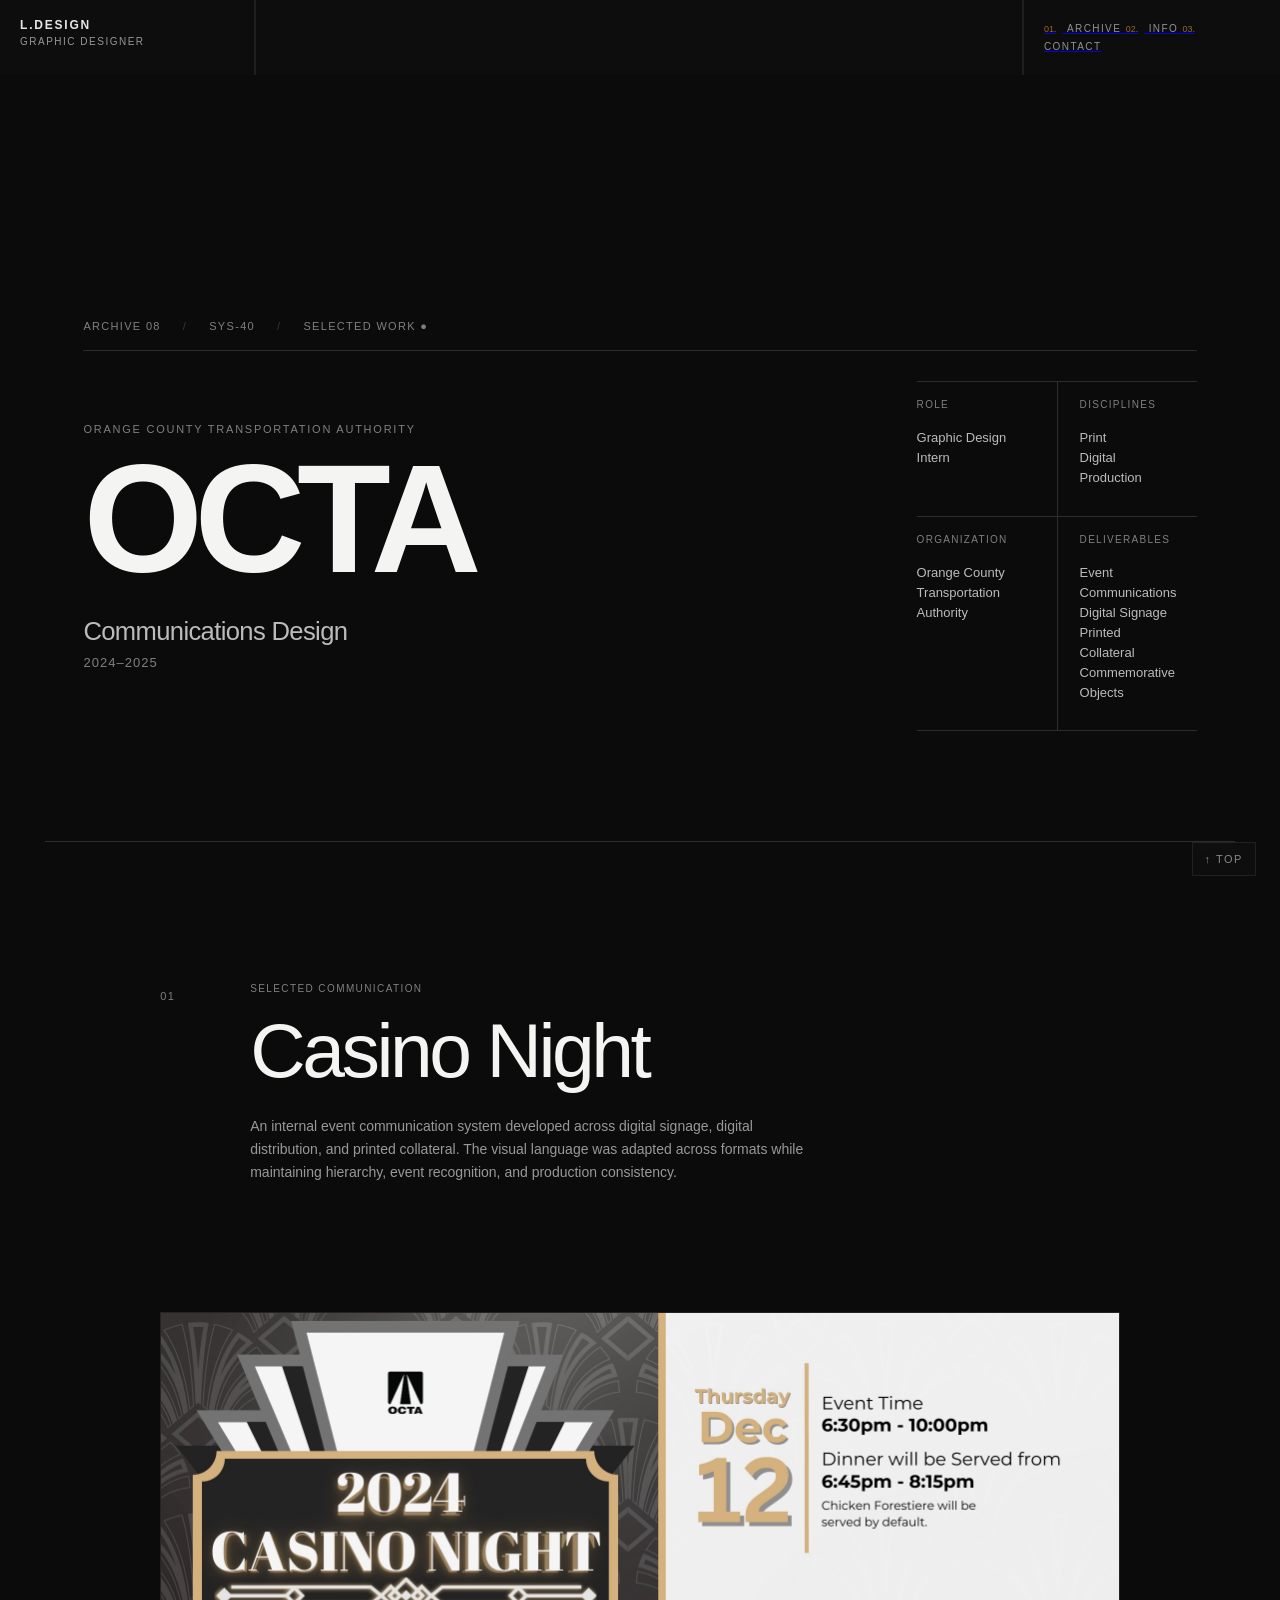
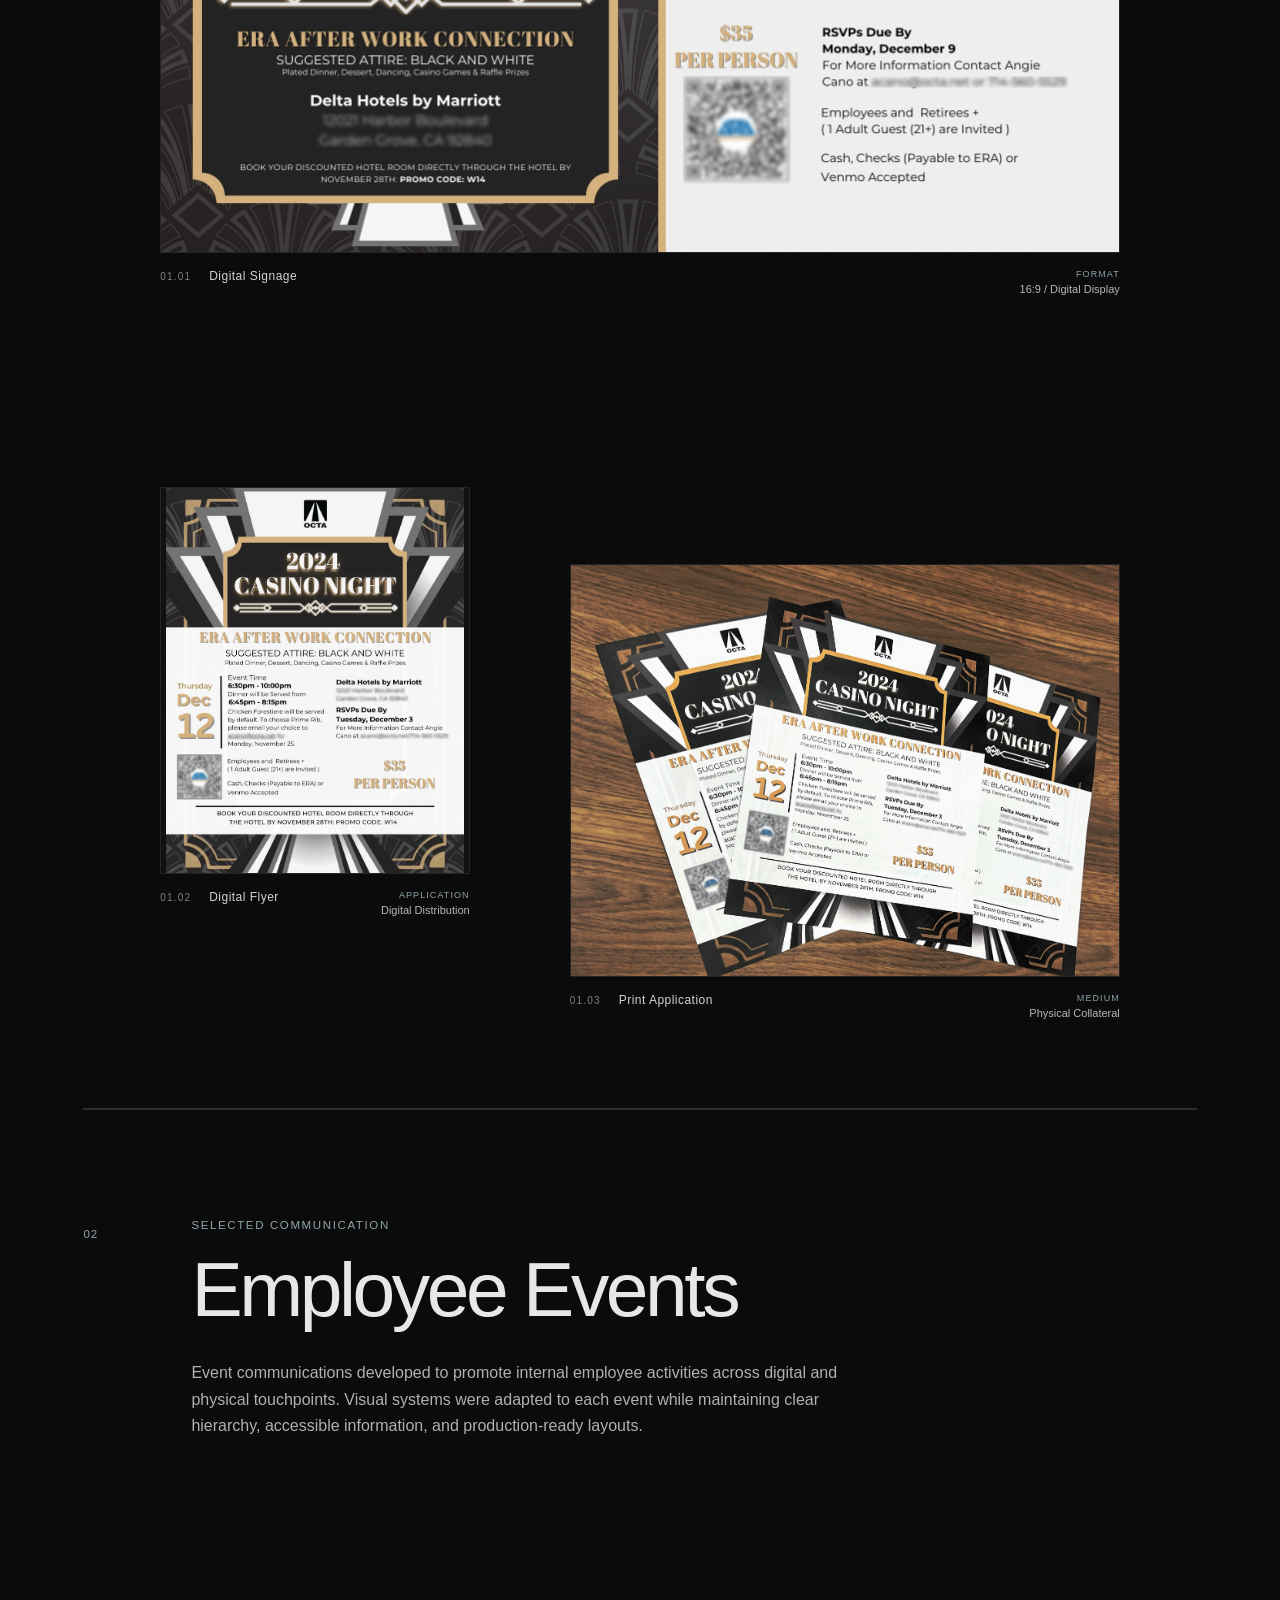
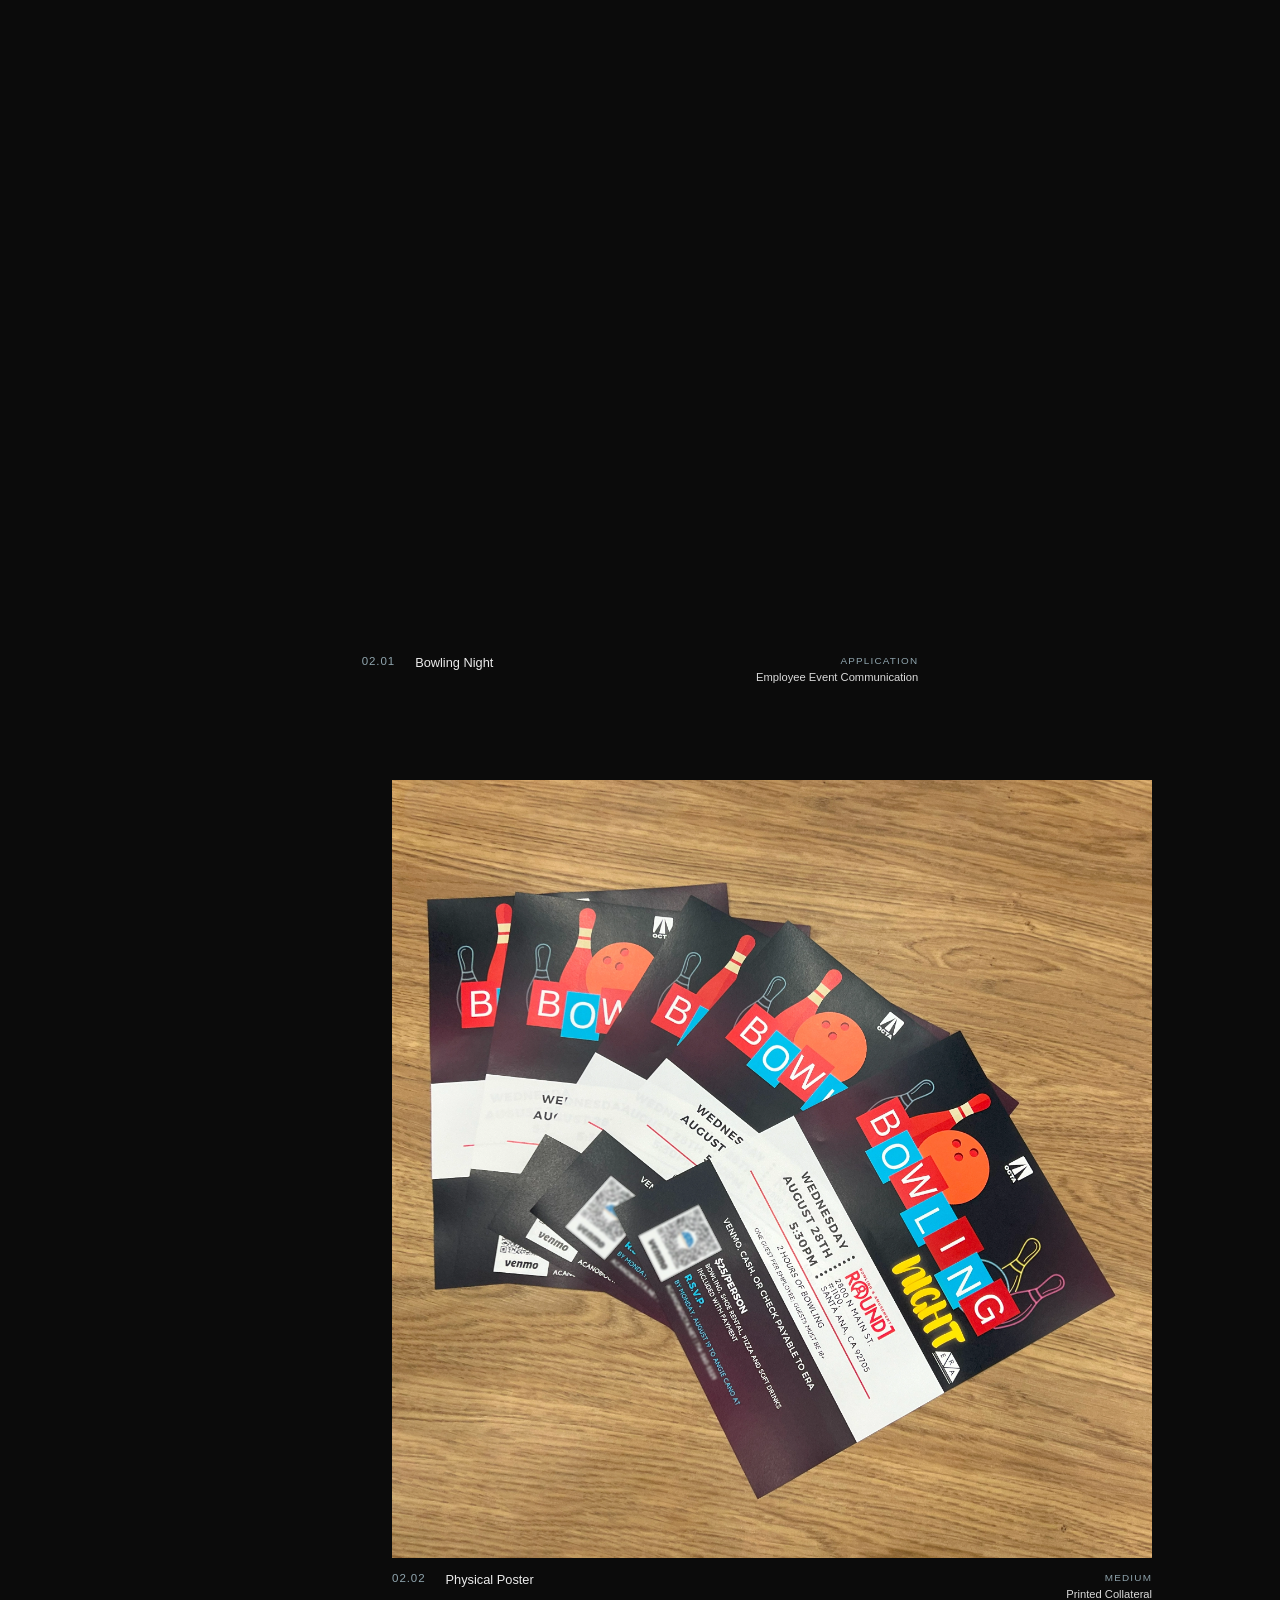
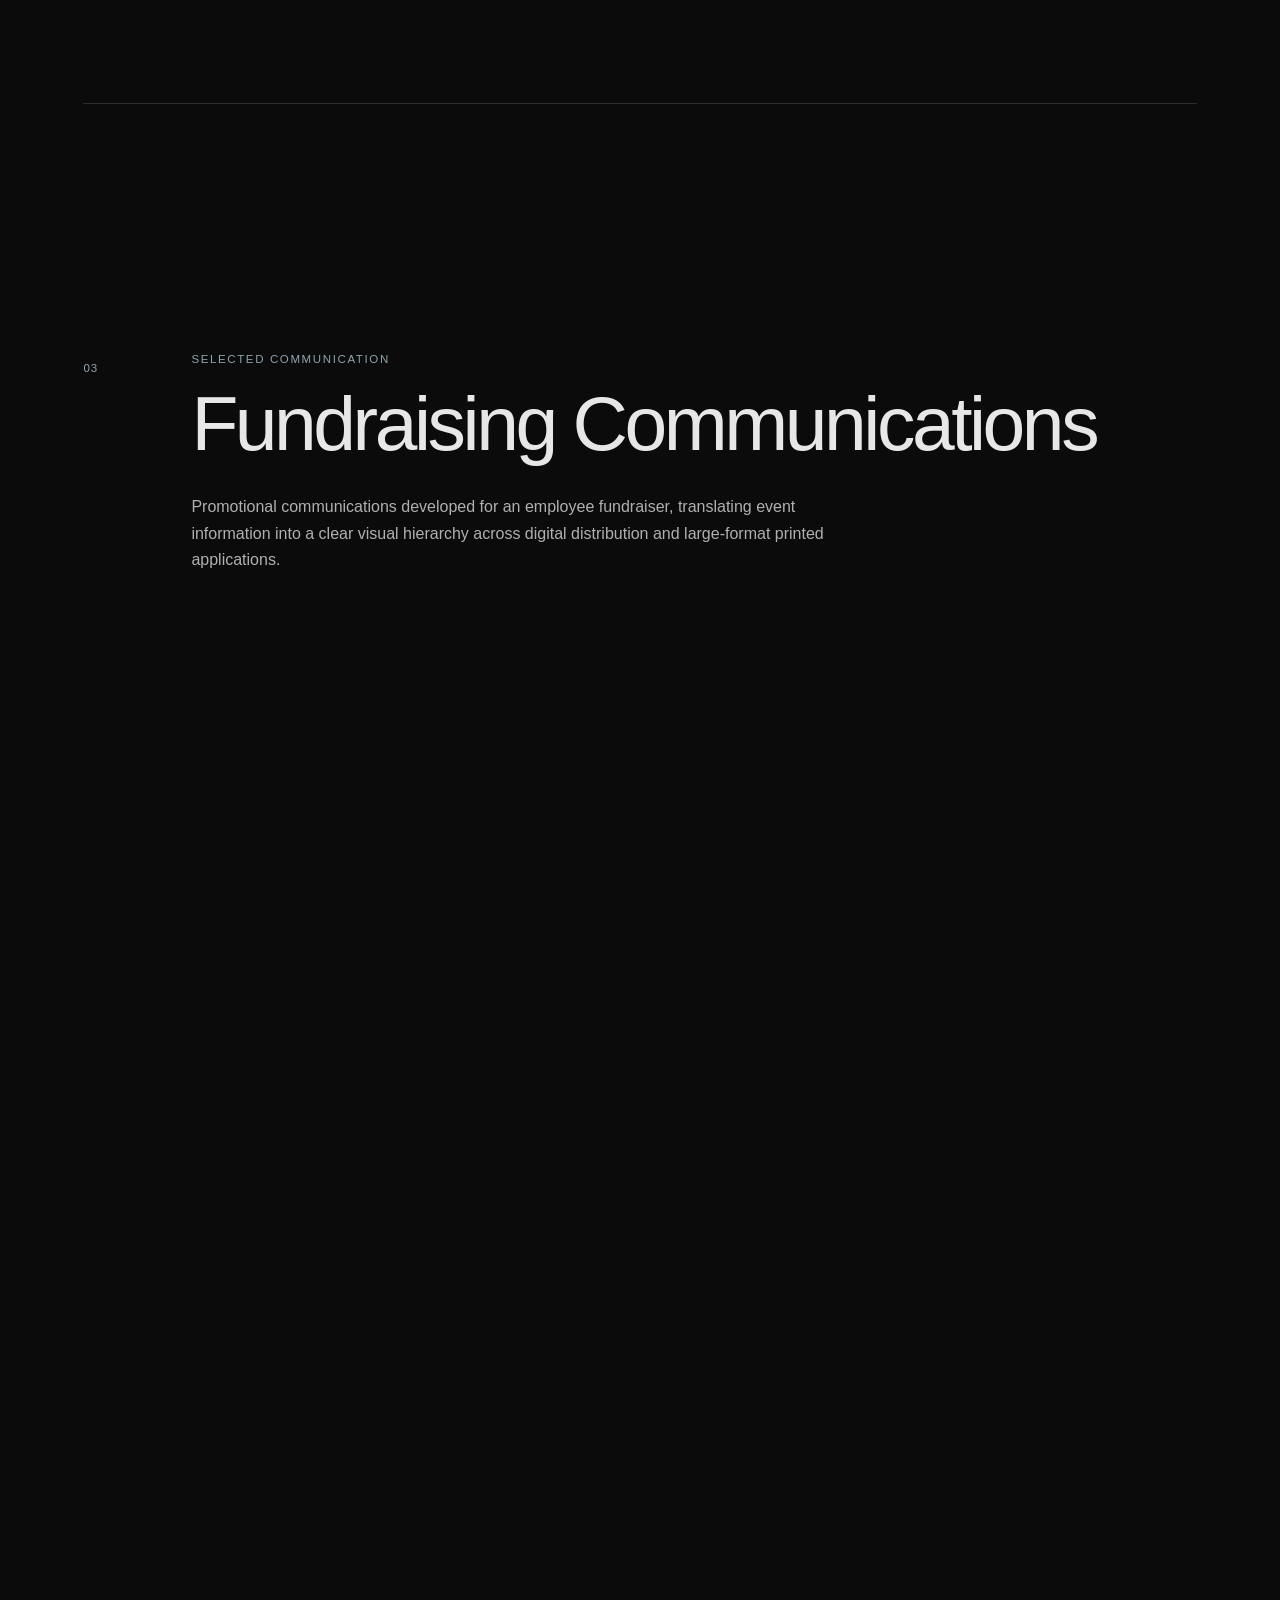
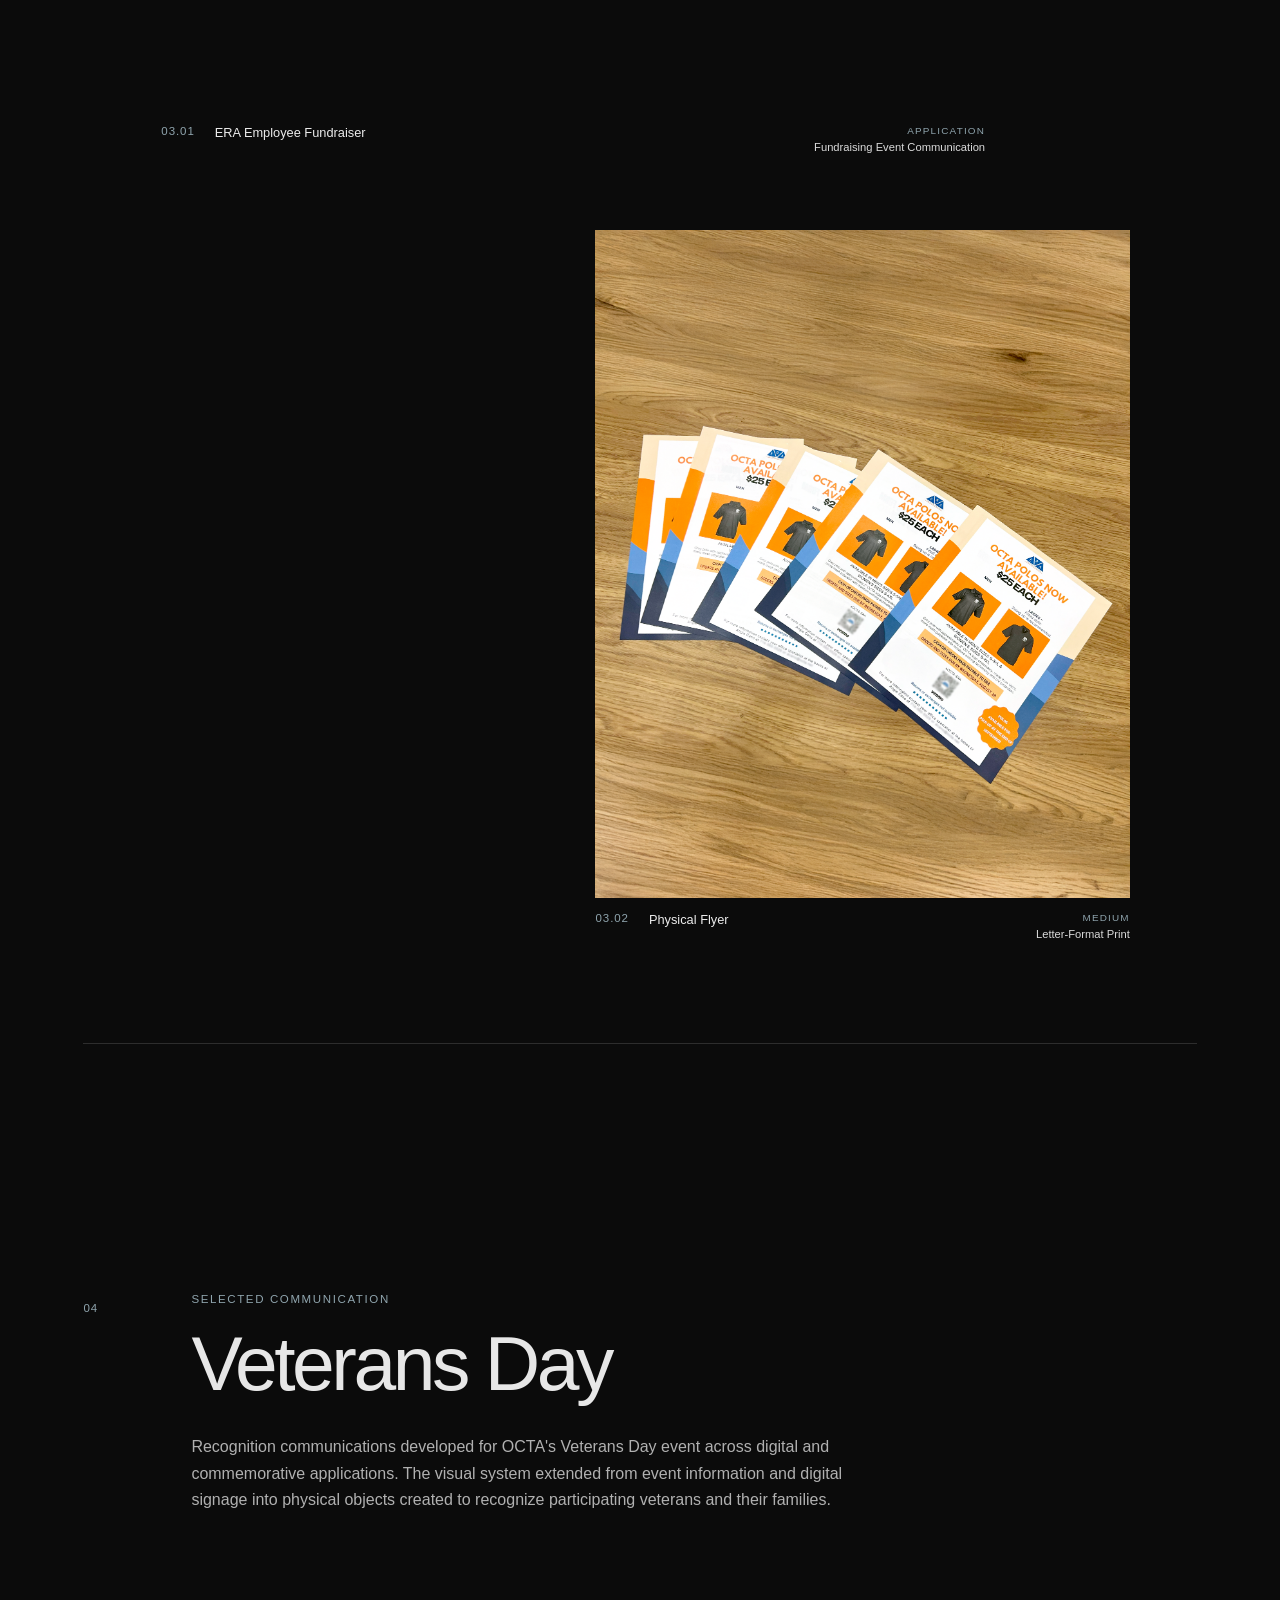
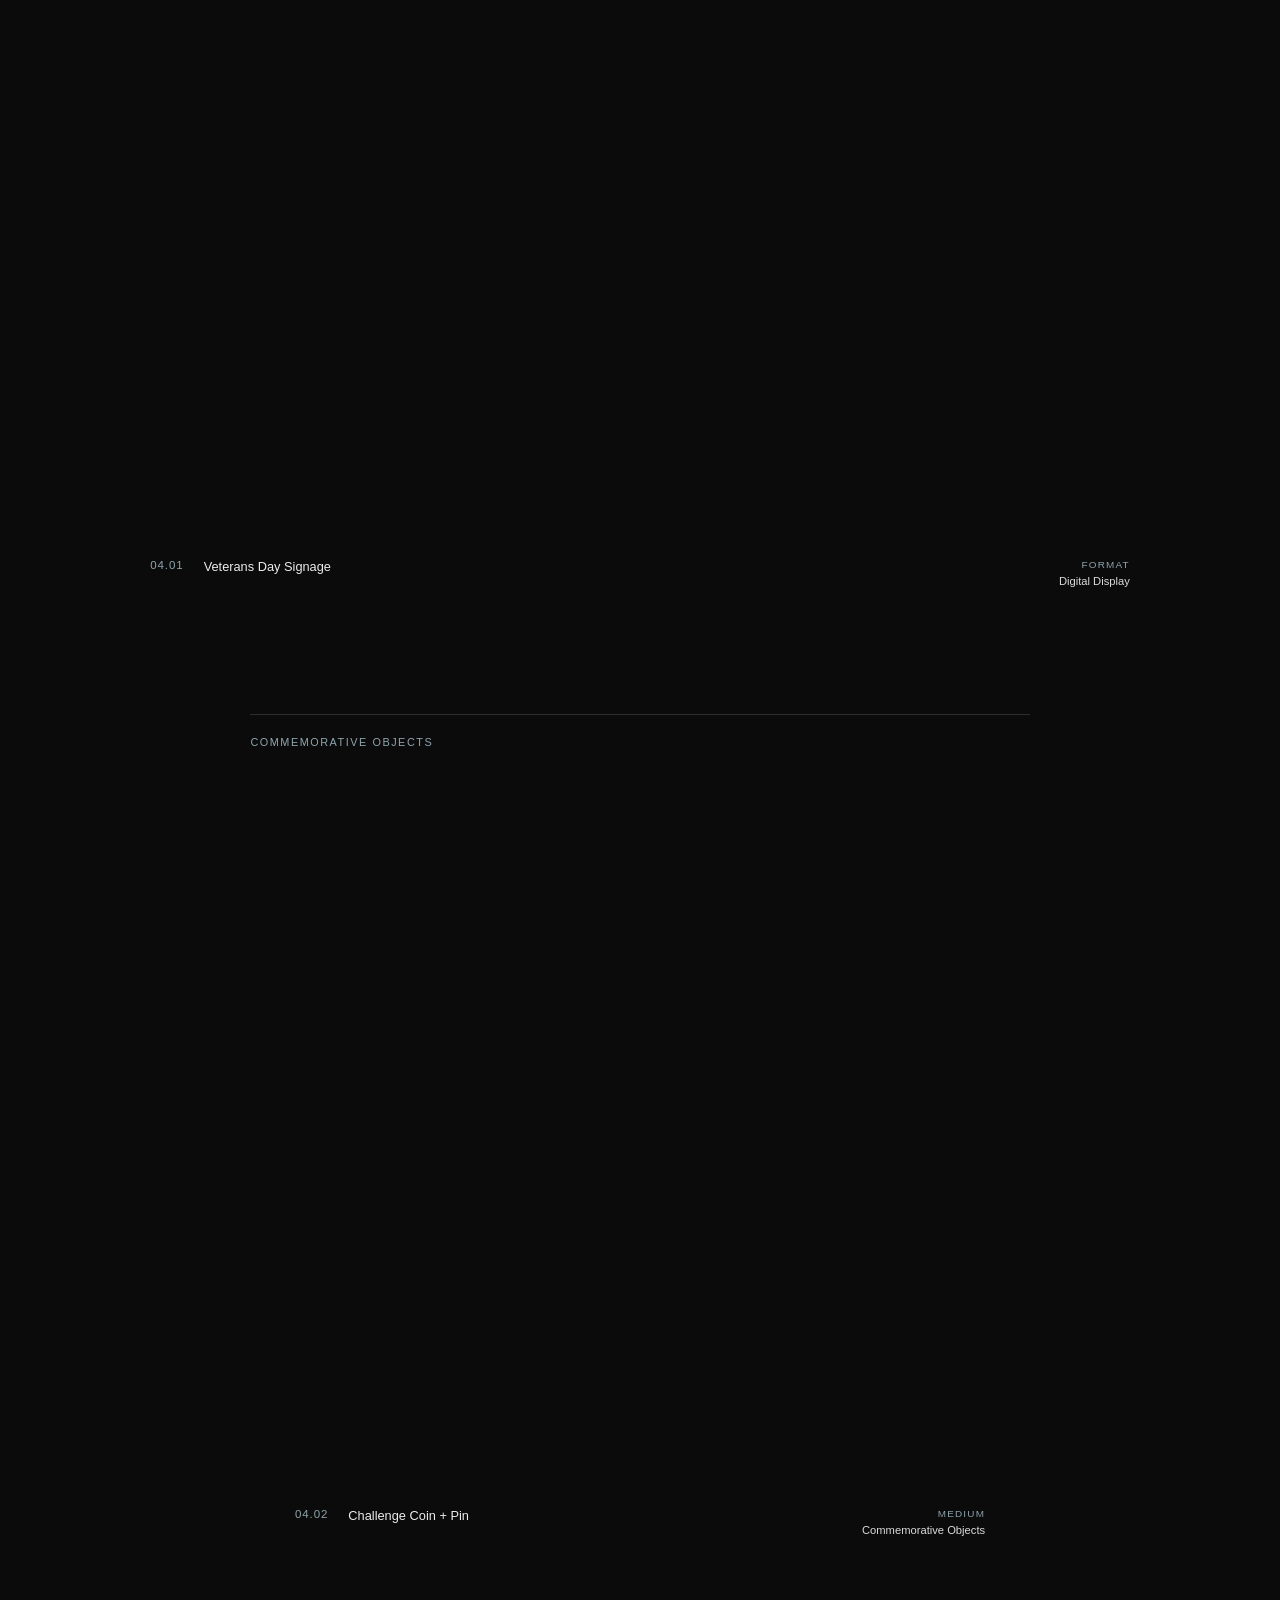
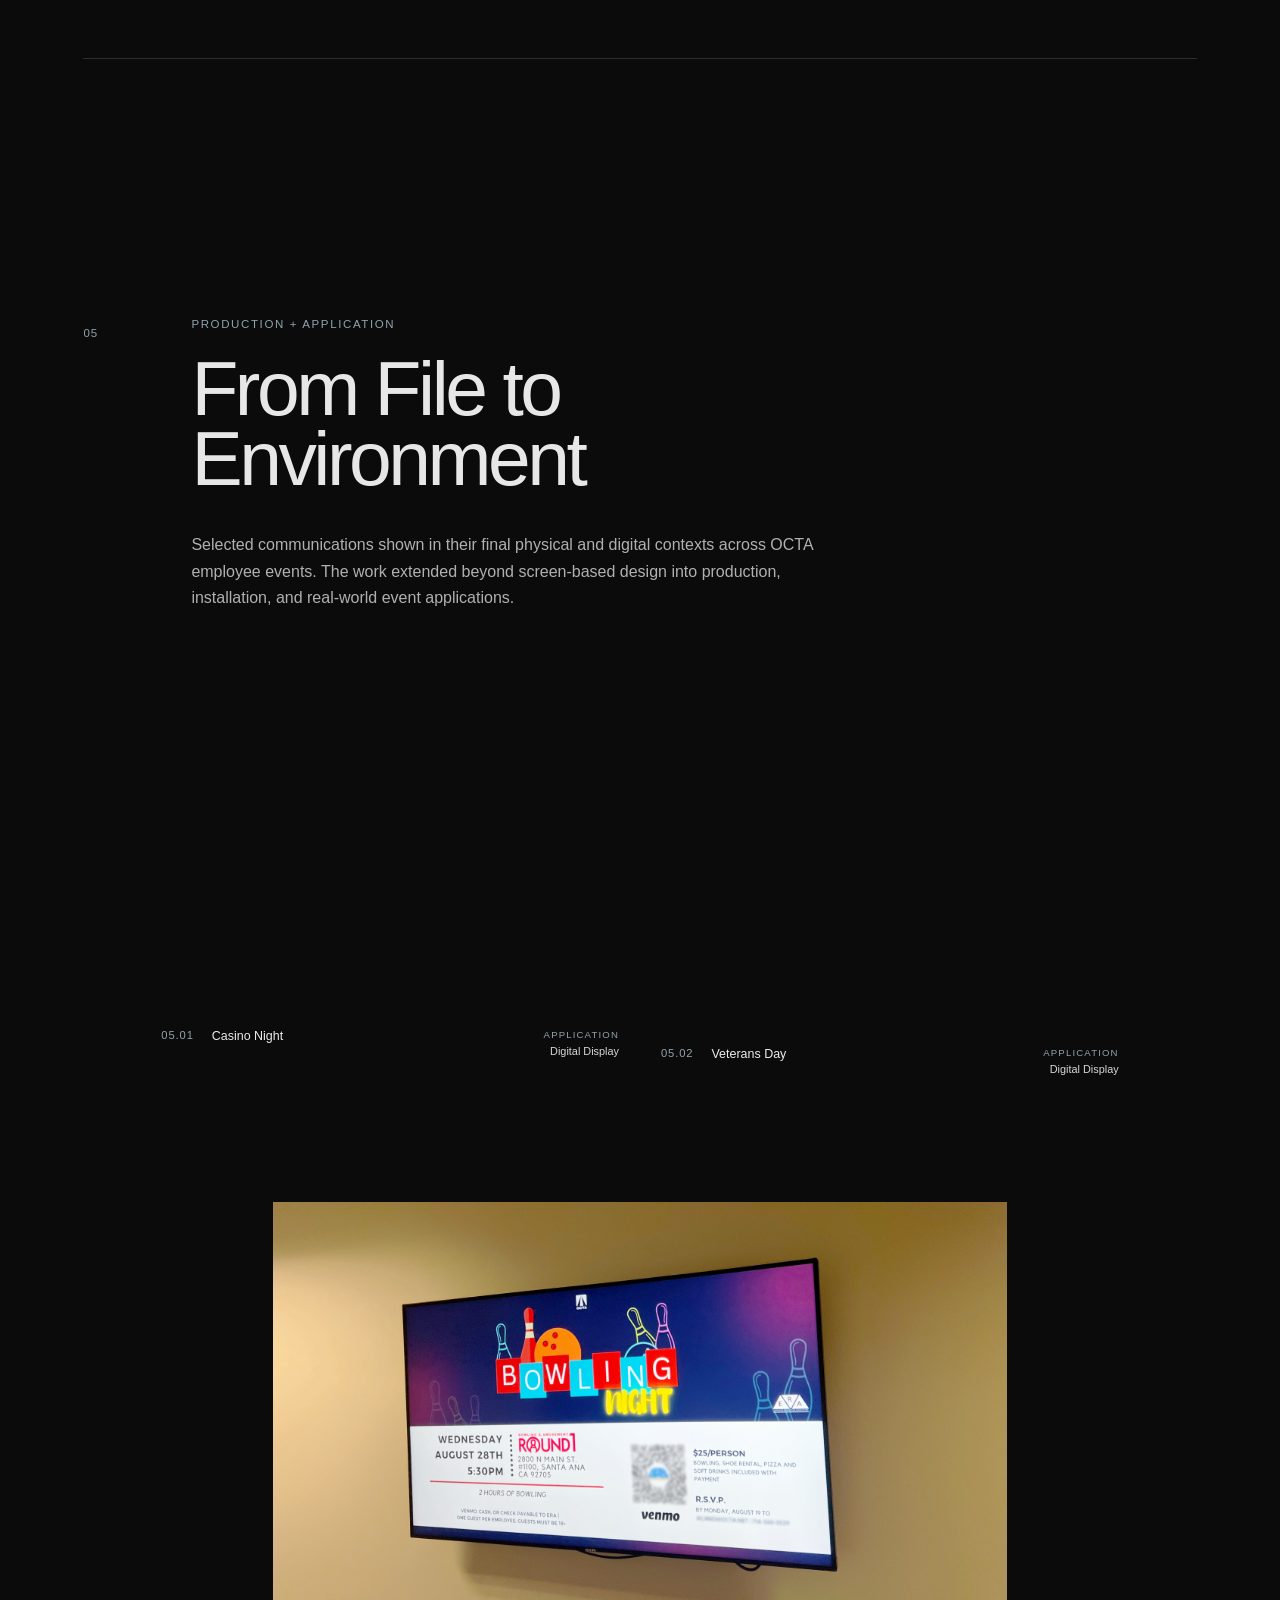
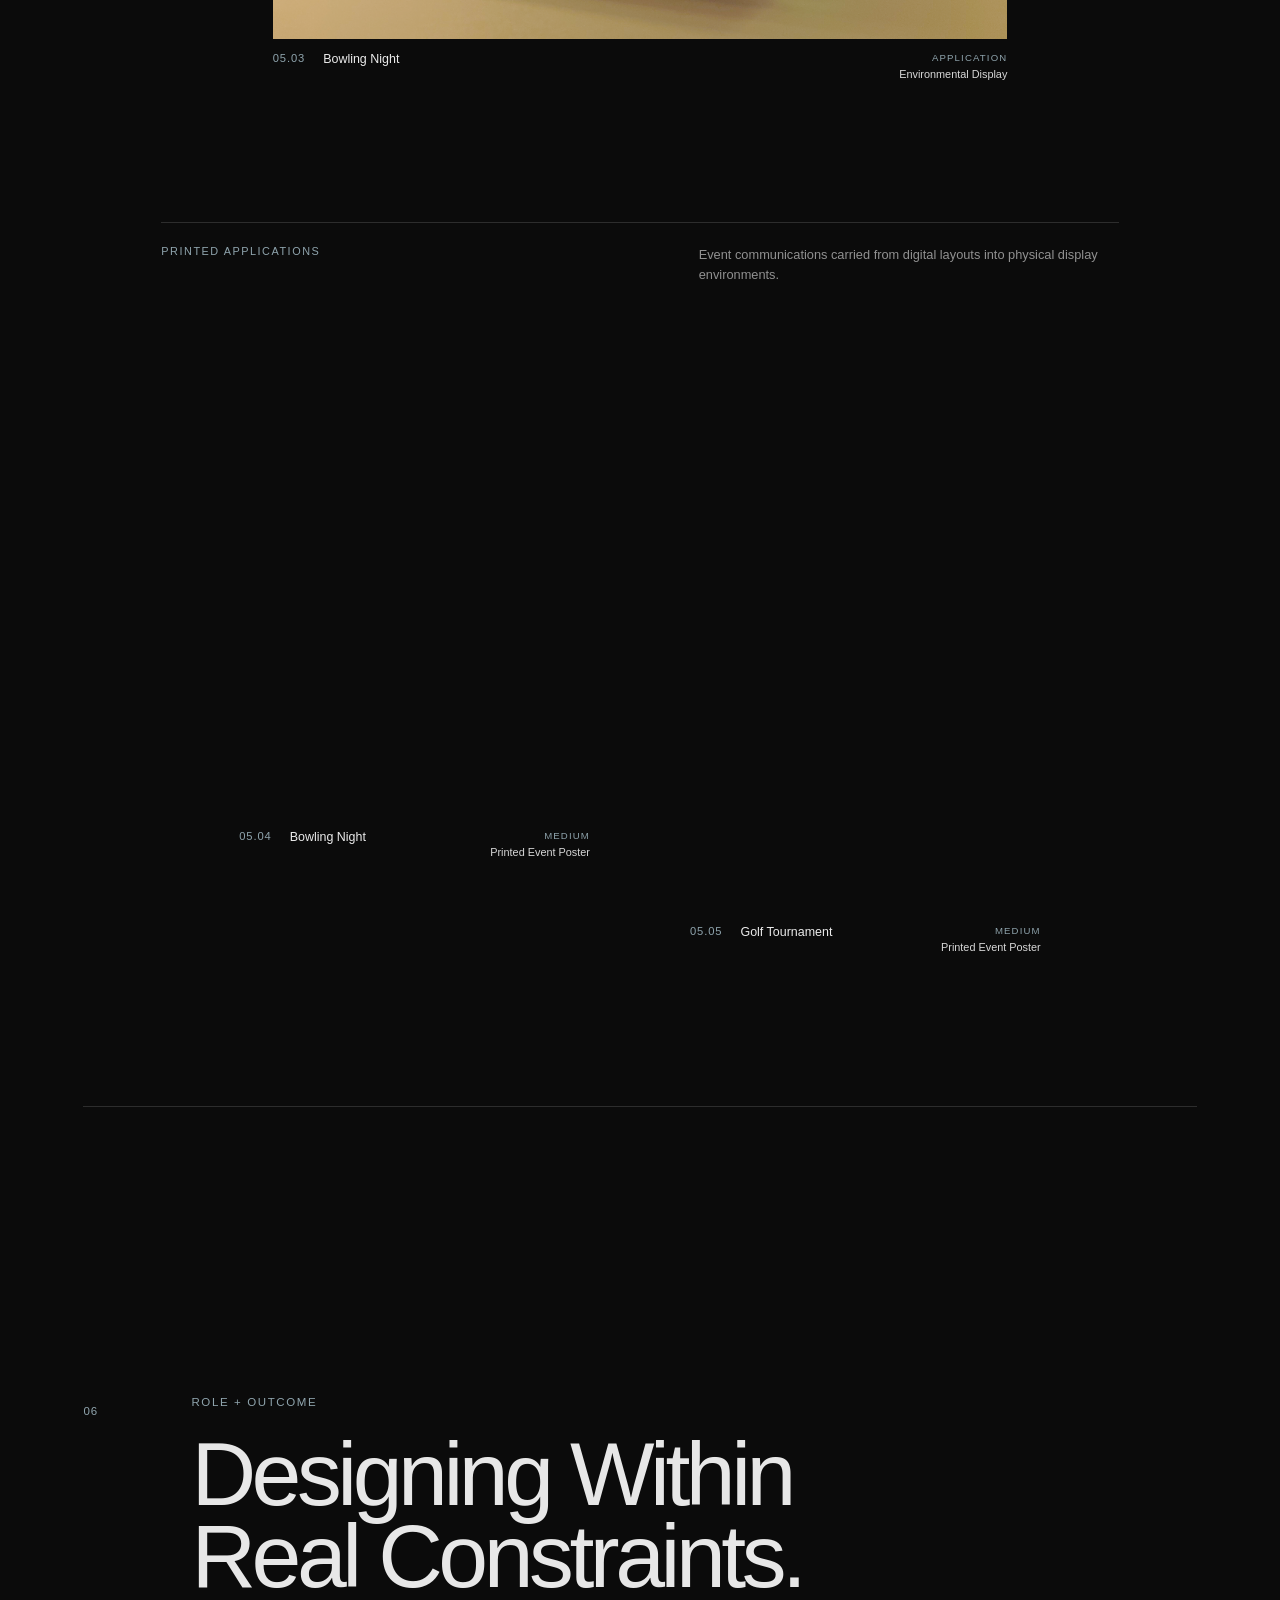
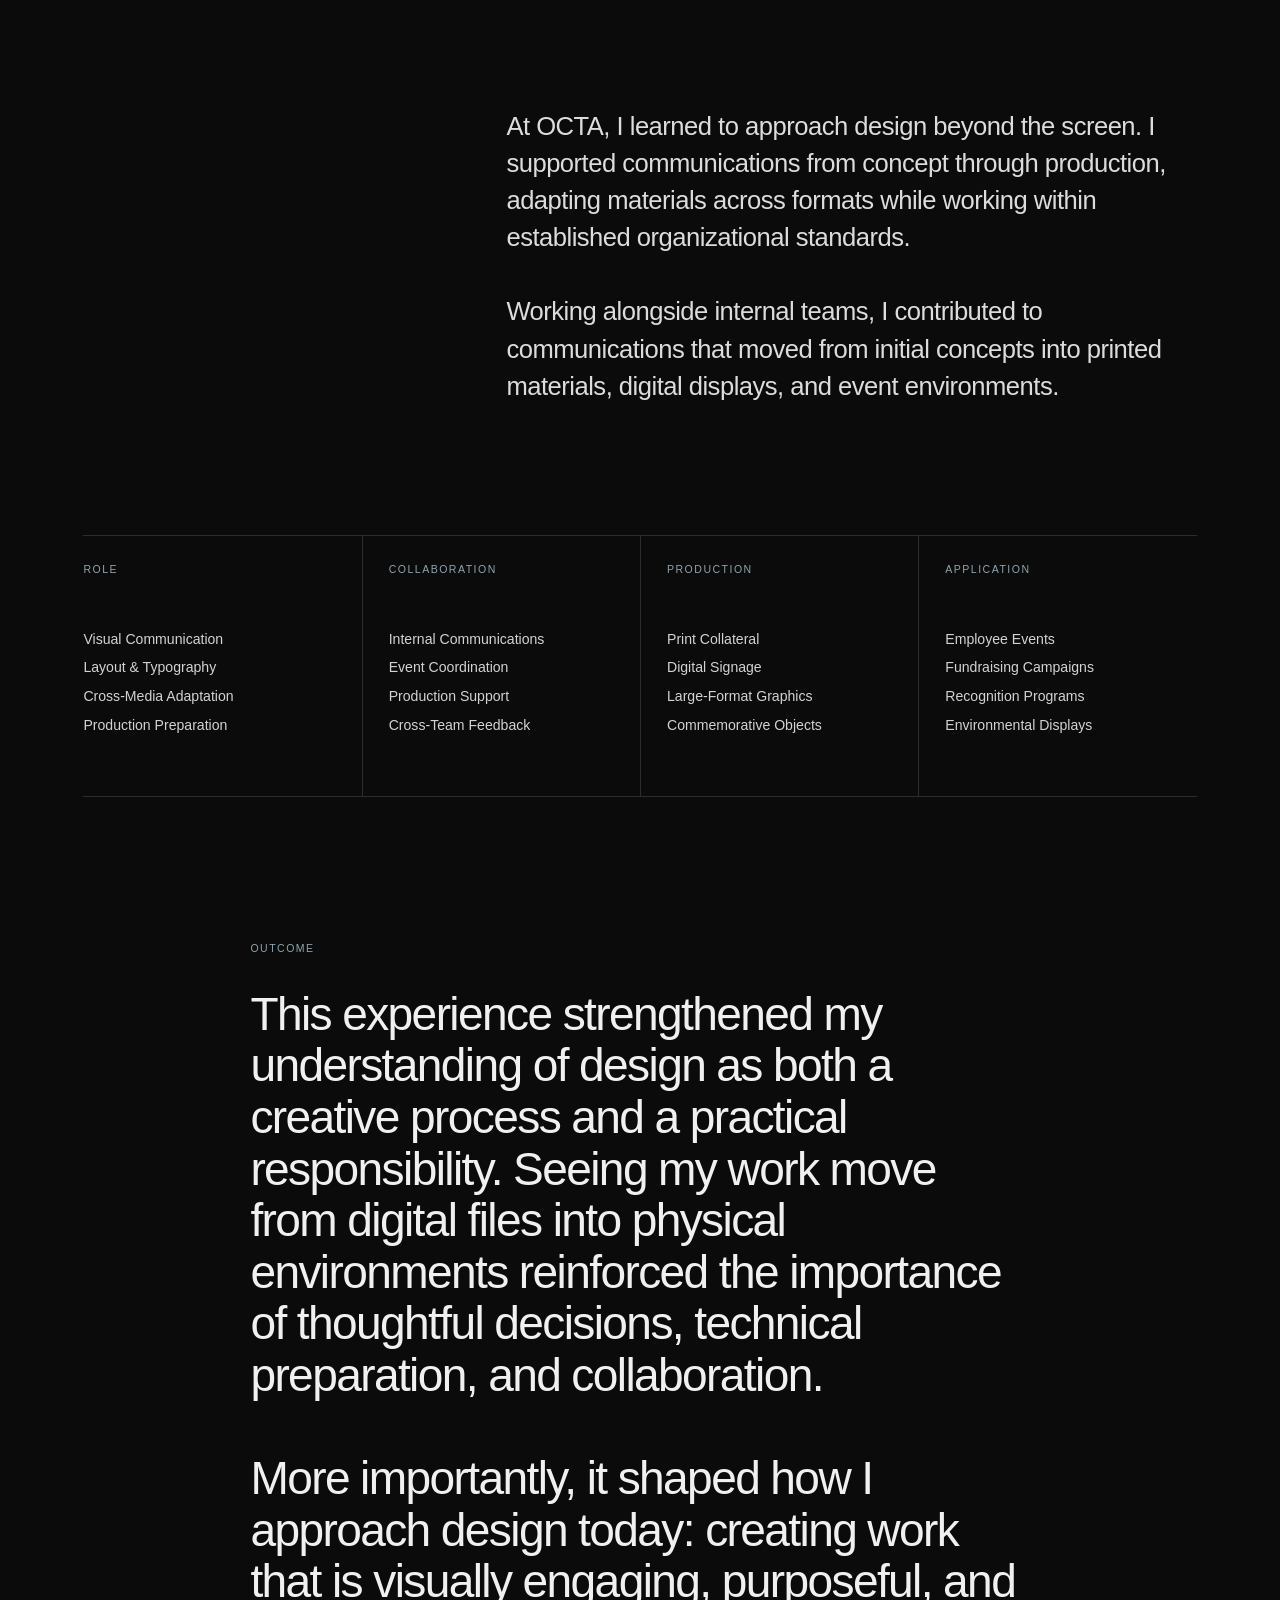
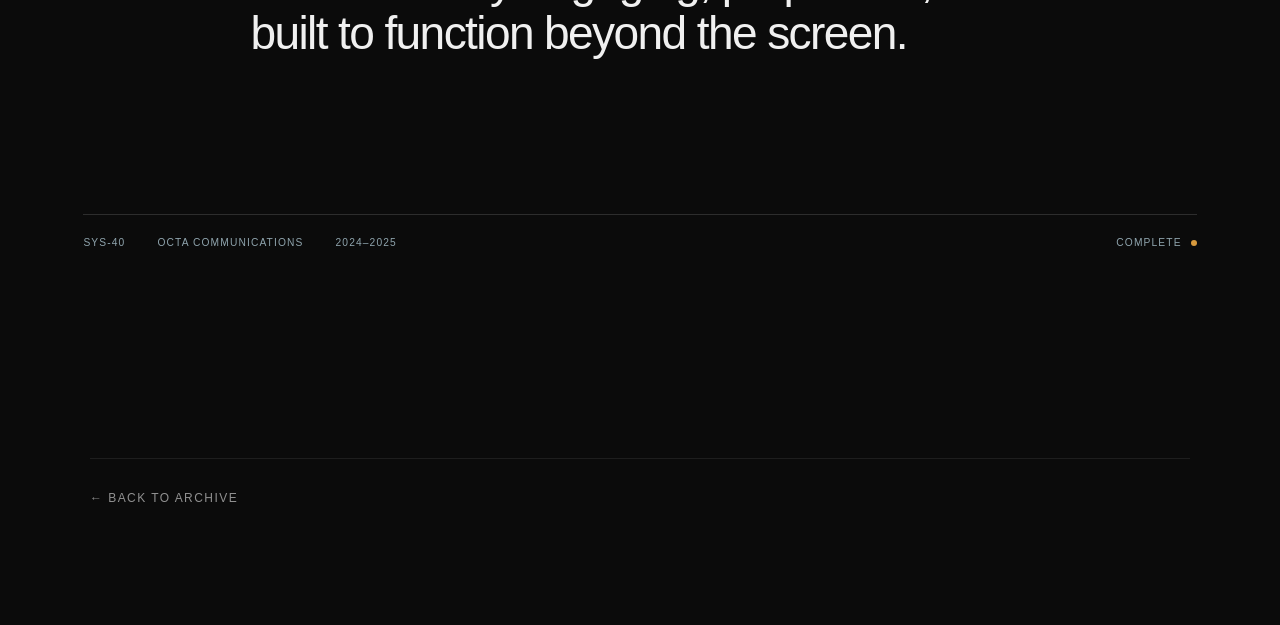
==== commit c06d0eda: "OCTA page and menu edits tightening Improve the accessibility of your Archive Index accordion withou" ====
--- a/octa-communications.html
+++ b/octa-communications.html
@@ -825,7 +825,6 @@
 
   </div>
 
-
   <!-- SECTION END -->
 
   <div
@@ -862,7 +861,6 @@
 
   </div>
 
-
   <!-- INTRO STATEMENT -->
 
   <div class="octa-outcome__statement">
@@ -879,11 +877,9 @@
 
   </div>
 
-
   <!-- RESPONSIBILITIES -->
 
   <div class="octa-outcome__responsibilities">
-
 
     <!-- ROLE -->
 
@@ -902,7 +898,6 @@
 
     </div>
 
-
     <!-- COLLABORATION -->
 
     <div class="octa-outcome__column">
@@ -919,7 +914,6 @@
       </ul>
 
     </div>
-
 
     <!-- PRODUCTION -->
 
@@ -975,7 +969,6 @@
 
   </div>
 
-
   <!-- SYSTEM CLOSURE -->
 
   <footer class="octa-outcome__footer">
@@ -999,16 +992,15 @@
 
   </div>
 
-
   <!-- =========================================
        PROJECT NAVIGATION
   ========================================== -->
 
   <section class="project-next">
 
-    <a href="index.html#archive" class="project-back">
-      ← Back to Archive
-    </a>
+  <a href="index.html#sys-40" class="project-back">
+  ← Back to Archive
+</a>
 
   </section>
 
--- a/style.css
+++ b/style.css
@@ -38,7 +38,6 @@
 body {
   font-family: "Neue Montreal", "Helvetica Neue", Helvetica, Arial, sans-serif;
 }
-
 h1,
 h2,
 h3,
@@ -3065,7 +3064,6 @@
   border-bottom: 1px solid rgba(255, 255, 255, 0.14);
 }
 
-
 /* =========================================================
    RESPONSIVE
    ========================================================= */
@@ -3107,7 +3105,6 @@
     margin-top: 65px;
   }
 }
-
 
 @media (max-width: 600px) {
 
@@ -3180,7 +3177,6 @@
   padding: 140px 0 90px;
 }
 
-
 /* =========================================================
    HEADER
    ========================================================= */
@@ -3244,7 +3240,6 @@
   color: rgba(255, 255, 255, 0.86);
 }
 
-
 /* =========================================================
    RESPONSIBILITY GRID
    ========================================================= */
@@ -3295,7 +3290,6 @@
   color: rgba(255, 255, 255, 0.82);
 }
 
-
 /* =========================================================
    OUTCOME
    ========================================================= */
@@ -3319,7 +3313,6 @@
 
   color: rgba(255, 255, 255, 0.94);
 }
-
 
 /* =========================================================
    SYSTEM CLOSURE
@@ -3367,7 +3360,6 @@
   background: #d89a3d;
 }
 
-
 /* =========================================================
    RESPONSIVE
    ========================================================= */
@@ -3412,7 +3404,6 @@
   }
 }
 
-
 @media (max-width: 600px) {
 
   .octa-outcome {
@@ -3477,4 +3468,4 @@
   .octa-outcome__status {
     margin-top: 35px;
   }
-}+}
